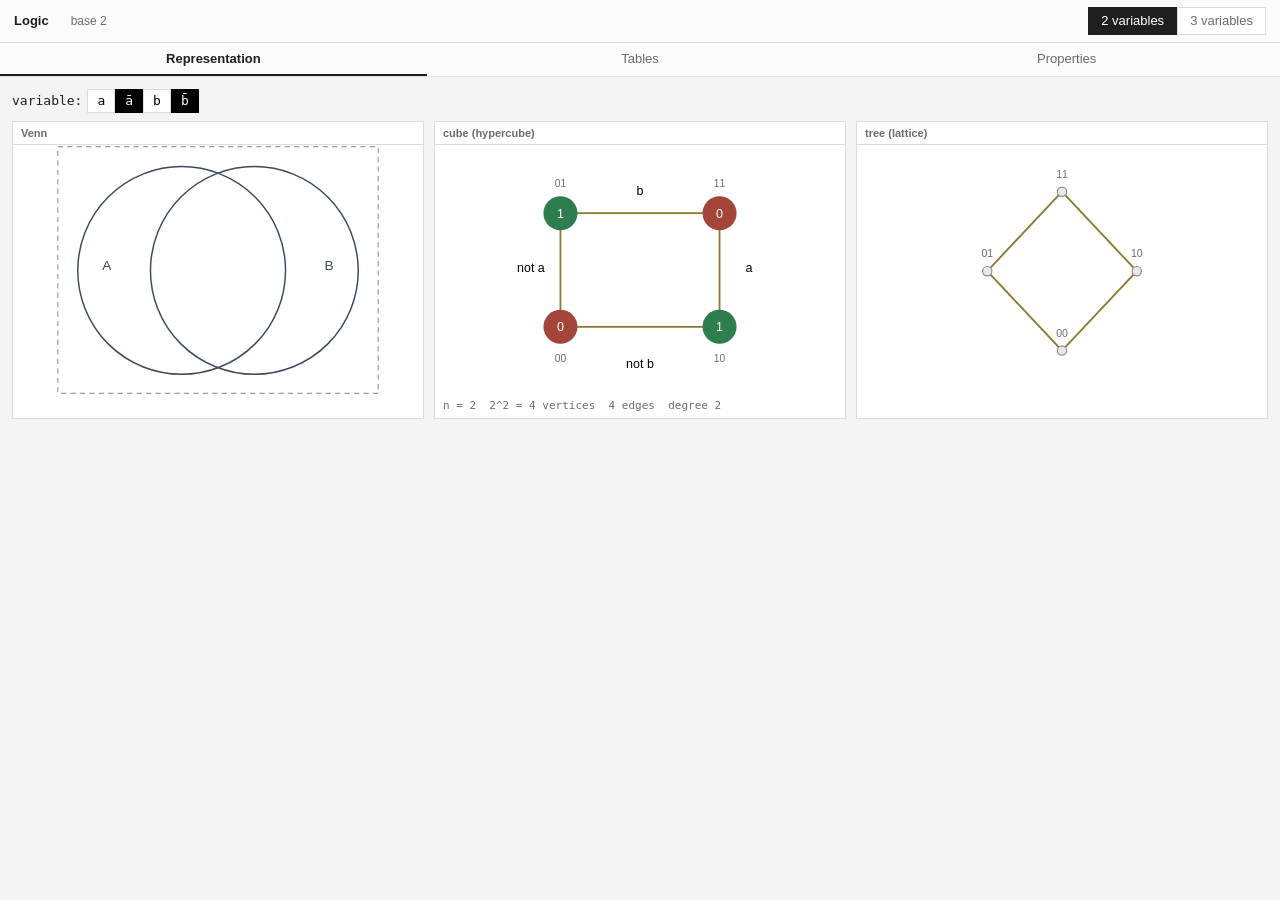
==== studio.html @ ae8c5e3e "feat(studio): a symbol for each of the 16 functions" ====
<!doctype html>
<html lang="en"><head><meta charset="utf-8">
<meta name="viewport" content="width=device-width, initial-scale=1">
<title>Logic</title>
<style>
:root{--ink:#1f1f1f;--muted:#6b6b6b;--line:#dcdcdc;--grid:#d6d6d6;
--hl:#e0a53a;--row:#f7e2b8;--band:#f0f0f0;--head:#efefef;--paper:#fff}
*{box-sizing:border-box}
body{margin:0;background:#f4f4f4;color:var(--ink);
font:13px/1.35 -apple-system,BlinkMacSystemFont,"Segoe UI",Roboto,Arial,sans-serif}
.topbar{display:flex;align-items:center;gap:22px;padding:7px 14px;
background:#fbfbfb;border-bottom:1px solid var(--line)}
.brand{font-weight:700}.sub{color:var(--muted);font-size:12px}
.vsel{display:flex;gap:0;margin-left:auto}
.vbtn{border:1px solid var(--line);background:#fff;padding:4px 12px;cursor:pointer;
font:inherit;color:var(--muted)}
.vbtn.active{background:var(--ink);color:#fff;border-color:var(--ink)}
.tabs,.subtabs{display:flex;background:#fbfbfb;border-bottom:1px solid var(--line)}
.tab,.subtab{flex:1;padding:7px 10px;background:none;border:0;
border-bottom:2px solid transparent;font:inherit;color:var(--muted);cursor:pointer}
.tab.active,.subtab.active{color:var(--ink);border-bottom-color:var(--ink);font-weight:600}
.subtabs{margin-bottom:8px}
.wrap{padding:12px}.card{background:var(--paper);border:1px solid var(--line);margin-bottom:10px}
.card>h2{margin:0;padding:4px 10px;font-size:12px;font-weight:600;color:var(--muted);
border-bottom:1px solid var(--line);background:#fcfcfc}
.card .body{padding:8px}
table.grid{width:100%;min-width:1180px;border-collapse:collapse;
font-family:"DejaVu Sans Mono",ui-monospace,monospace;font-size:11.5px}
table.grid th{background:var(--head);border:1px solid var(--grid);padding:2px 5px;
font-weight:600;white-space:nowrap;cursor:pointer;user-select:none}
table.grid th:hover{background:#e6e6e6}
table.grid td{border:1px solid var(--grid);padding:1px 5px;text-align:center;white-space:nowrap}
.neg{background:#000;color:#fff;padding:0 2px}
.pos{background:#fff;padding:0 2px}
tr.hot td{background:var(--row)!important}
tr.band td{background:var(--band)}
.hidden{display:none!important}
.tblwrap{overflow-x:auto;-webkit-overflow-scrolling:touch}
.mtx{display:inline-flex;align-items:center;gap:1px;vertical-align:middle;line-height:1;
font-style:normal}
.mtx .cells span{font-style:normal}
.mtx .cells{display:inline-grid;grid-template-columns:auto auto;gap:0 6px;
text-align:right;line-height:1.15}
.mtx .br{font-size:19px;line-height:1;transform:scaleY(1.35);display:inline-block}
.covwrap{display:flex;gap:14px;align-items:flex-start}
.covers{width:auto}.covers td,.covers th{min-width:30px}
.covers td.cov.on{background:#2f2f2f}
.legend{margin-top:6px;color:var(--muted);font-family:"DejaVu Sans Mono",monospace;font-size:10.5px}
.vbar{display:flex;gap:5px;align-items:center;margin-bottom:8px;
font-family:"DejaVu Sans Mono",monospace}
.vb{border:1px solid var(--line);background:#fff;padding:2px 9px;cursor:pointer;font:inherit}
.vb.negb{background:#000;color:#fff;border-color:#000}
.vb.on{background:var(--hl);color:#000;border-color:var(--hl)}
.panels{display:flex;gap:10px;align-items:stretch}
.panel{flex:1;background:#fff;border:1px solid var(--line)}
.panel>h3{margin:0;padding:4px 8px;font-size:11px;color:var(--muted);
border-bottom:1px solid var(--line)}
.facts{padding:4px 8px;font-size:11px;color:var(--muted);
font-family:"DejaVu Sans Mono",monospace}
.diag{width:100%;height:250px;display:block;cursor:pointer}
.atom{pointer-events:none}
.vc{fill:none;stroke:#3a4a5a;stroke-width:1.4;pointer-events:none}
.vl{fill:#3a4a5a;font-size:13px;text-anchor:middle;pointer-events:none}
.af{fill:transparent}
.fn{display:block;font-size:9px;color:#6b6b6b;margin-top:1px}
.uv{fill:none;stroke:#9a9a9a;stroke-width:1.1;stroke-dasharray:5 4}
.atom:hover .af{fill:rgba(224,165,58,.18)}
.ce{stroke:#8a7a30;stroke-width:1.6}
.cv1{fill:#2e7d4f}.cv0{fill:#a4453a}
.cvt{fill:#fff;font-size:11px;text-anchor:middle;pointer-events:none}
.cbl{fill:#6b6b6b;font-size:9px;text-anchor:middle;pointer-events:none}
.ring{fill:none;stroke:transparent;stroke-width:3}

.tn{fill:#e8e8e8;stroke:#8a8a8a}
.fl{font-size:11px;text-anchor:middle;pointer-events:none}
.fl .neg{background:#000;color:#fff}
.conbox{display:flex;gap:26px;flex-wrap:wrap}
.conbox label{display:block;margin:2px 0;cursor:pointer}
.verdict{margin-top:8px;font-size:12px}
@media (max-width:820px){
  .topbar{gap:12px;padding:8px 12px}
  .tabs,.subtabs{overflow-x:auto}
  .tab,.subtab{flex:0 0 auto;white-space:nowrap;padding:9px 14px;font-size:13px}
  .wrap{padding:8px}.panels{flex-direction:column}.diag{height:210px}
  .covwrap{flex-direction:column;gap:10px}.covers{width:100%}
  .covers td,.covers th{min-width:26px}
  table.grid{font-size:12px;min-width:1120px}
  table.grid th,table.grid td{padding:3px 6px}
  .conbox{gap:14px;flex-direction:column}.vb{padding:6px 14px}}
@media (max-width:420px){.brand{font-size:14px}.sub{font-size:11px}.diag{height:180px}}
</style></head>
<body>
<div class="topbar"><span class="brand">Logic</span>
<span class="sub">base 2</span>
<span class="vsel"><button class="vbtn active" data-n="2">2 variables</button>
<button class="vbtn" data-n="3">3 variables</button></span></div>
<div class="tabs" id="tabs">
<button class="tab active" data-t="rep">Representation</button>
<button class="tab" data-t="tables">Tables</button>
<button class="tab" data-t="props">Properties</button>
</div>

<div class="page wrap" id="p-rep">
<div class="vbar"><span>variable:</span>
<span id="vbar2"><button class="vb" data-k="0" data-lit="1">a</button><button class="vb negb" data-k="0" data-lit="0">ā</button><button class="vb" data-k="1" data-lit="1">b</button><button class="vb negb" data-k="1" data-lit="0">b̄</button></span><span id="vbar3" class="hidden"><button class="vb" data-k="0" data-lit="1">a</button><button class="vb negb" data-k="0" data-lit="0">ā</button><button class="vb" data-k="1" data-lit="1">b</button><button class="vb negb" data-k="1" data-lit="0">b̄</button><button class="vb" data-k="2" data-lit="1">c</button><button class="vb negb" data-k="2" data-lit="0">c̄</button></span></div>
<div id="pan2" class="panels"><div class="panel"><h3>Venn</h3><svg viewBox='0 0 308 238' class='diag venn' data-geo='{"w": 308, "h": 238, "c": [[119.38461538461539, 119.38461538461542, 98.9010989010989], [188.6153846153846, 119.38461538461542, 98.9010989010989]]}'><defs><clipPath id="v2c0" clipPathUnits="userSpaceOnUse"><path d="M20.48,119.38 a98.90,98.90 0 1,0 197.80,0 a98.90,98.90 0 1,0 -197.80,0 Z"/></clipPath><clipPath id="v2n0" clipPathUnits="userSpaceOnUse"><path clip-rule="evenodd" d="M0,0 H308 V238 H0 Z M20.48,119.38 a98.90,98.90 0 1,0 197.80,0 a98.90,98.90 0 1,0 -197.80,0 Z"/></clipPath><clipPath id="v2c1" clipPathUnits="userSpaceOnUse"><path d="M89.71,119.38 a98.90,98.90 0 1,0 197.80,0 a98.90,98.90 0 1,0 -197.80,0 Z"/></clipPath><clipPath id="v2n1" clipPathUnits="userSpaceOnUse"><path clip-rule="evenodd" d="M0,0 H308 V238 H0 Z M89.71,119.38 a98.90,98.90 0 1,0 197.80,0 a98.90,98.90 0 1,0 -197.80,0 Z"/></clipPath></defs><g class="atom" data-m="0"><g clip-path="url(#v2n0)"><g clip-path="url(#v2n1)"><rect class="af" x="0" y="0" width="308" height="238"/></g></g></g><g class="atom" data-m="1"><g clip-path="url(#v2c0)"><g clip-path="url(#v2n1)"><rect class="af" x="0" y="0" width="308" height="238"/></g></g></g><g class="atom" data-m="2"><g clip-path="url(#v2n0)"><g clip-path="url(#v2c1)"><rect class="af" x="0" y="0" width="308" height="238"/></g></g></g><g class="atom" data-m="3"><g clip-path="url(#v2c0)"><g clip-path="url(#v2c1)"><rect class="af" x="0" y="0" width="308" height="238"/></g></g></g><rect class="uv" x="1.5" y="1.5" width="305" height="235"/><circle cx="119.4" cy="119.4" r="98.9" class="vc"/><circle cx="188.6" cy="119.4" r="98.9" class="vc"/><text x="48.2" y="119.4" class="vl">A</text><text x="259.8" y="119.4" class="vl">B</text></svg></div><div class="panel"><h3>cube (hypercube)</h3><svg viewBox="0 0 260 220" class="diag"><line x1="60" y1="160" x2="60" y2="60" class="ce"/><line x1="60" y1="160" x2="200" y2="160" class="ce"/><line x1="60" y1="60" x2="200" y2="60" class="ce"/><line x1="200" y1="160" x2="200" y2="60" class="ce"/><text x="130" y="44" class="fl">b</text><text x="130" y="196" class="fl">not b</text><text x="34" y="112" class="fl">not a</text><text x="226" y="112" class="fl">a</text><g class="node" data-i="0"><circle cx="60" cy="160" r="19" class="ring"/><circle cx="60" cy="160" r="15" class="cv0"/><text x="60" y="164" class="cvt">0</text><text x="60" y="191" class="cbl">00</text></g><g class="node" data-i="1"><circle cx="60" cy="60" r="19" class="ring"/><circle cx="60" cy="60" r="15" class="cv1"/><text x="60" y="64" class="cvt">1</text><text x="60" y="37" class="cbl">01</text></g><g class="node" data-i="2"><circle cx="200" cy="160" r="19" class="ring"/><circle cx="200" cy="160" r="15" class="cv1"/><text x="200" y="164" class="cvt">1</text><text x="200" y="191" class="cbl">10</text></g><g class="node" data-i="3"><circle cx="200" cy="60" r="19" class="ring"/><circle cx="200" cy="60" r="15" class="cv0"/><text x="200" y="64" class="cvt">0</text><text x="200" y="37" class="cbl">11</text></g></svg><div class="facts">n = 2&nbsp;&nbsp;2^2 = 4 vertices&nbsp;&nbsp;4 edges&nbsp;&nbsp;degree 2</div></div><div class="panel"><h3>tree (lattice)</h3><svg viewBox="0 0 260 214" class="diag"><line x1="130" y1="40" x2="66" y2="108" class="ce"/><line x1="130" y1="40" x2="194" y2="108" class="ce"/><line x1="66" y1="108" x2="130" y2="176" class="ce"/><line x1="194" y1="108" x2="130" y2="176" class="ce"/><g class="node" data-i="3"><circle cx="130" cy="40" r="9" class="ring"/><circle cx="130" cy="40" r="4" class="tn"/><text x="130" y="28" class="cbl">11</text></g><g class="node" data-i="1"><circle cx="66" cy="108" r="9" class="ring"/><circle cx="66" cy="108" r="4" class="tn"/><text x="66" y="96" class="cbl">01</text></g><g class="node" data-i="2"><circle cx="194" cy="108" r="9" class="ring"/><circle cx="194" cy="108" r="4" class="tn"/><text x="194" y="96" class="cbl">10</text></g><g class="node" data-i="0"><circle cx="130" cy="176" r="9" class="ring"/><circle cx="130" cy="176" r="4" class="tn"/><text x="130" y="164" class="cbl">00</text></g></svg></div></div>
<div id="pan3" class="panels hidden"><div class="panel"><h3>Venn</h3><svg viewBox='0 0 308 296' class='diag venn' data-geo='{"w": 308, "h": 296, "c": [[154.0, 111.45776000203983, 92.10665143031986], [111.45776000203983, 185.14308114629574, 92.10665143031986], [196.54223999796014, 185.14308114629574, 92.10665143031986]]}'><defs><clipPath id="v3c0" clipPathUnits="userSpaceOnUse"><path d="M61.89,111.46 a92.11,92.11 0 1,0 184.21,0 a92.11,92.11 0 1,0 -184.21,0 Z"/></clipPath><clipPath id="v3n0" clipPathUnits="userSpaceOnUse"><path clip-rule="evenodd" d="M0,0 H308 V296 H0 Z M61.89,111.46 a92.11,92.11 0 1,0 184.21,0 a92.11,92.11 0 1,0 -184.21,0 Z"/></clipPath><clipPath id="v3c1" clipPathUnits="userSpaceOnUse"><path d="M19.35,185.14 a92.11,92.11 0 1,0 184.21,0 a92.11,92.11 0 1,0 -184.21,0 Z"/></clipPath><clipPath id="v3n1" clipPathUnits="userSpaceOnUse"><path clip-rule="evenodd" d="M0,0 H308 V296 H0 Z M19.35,185.14 a92.11,92.11 0 1,0 184.21,0 a92.11,92.11 0 1,0 -184.21,0 Z"/></clipPath><clipPath id="v3c2" clipPathUnits="userSpaceOnUse"><path d="M104.44,185.14 a92.11,92.11 0 1,0 184.21,0 a92.11,92.11 0 1,0 -184.21,0 Z"/></clipPath><clipPath id="v3n2" clipPathUnits="userSpaceOnUse"><path clip-rule="evenodd" d="M0,0 H308 V296 H0 Z M104.44,185.14 a92.11,92.11 0 1,0 184.21,0 a92.11,92.11 0 1,0 -184.21,0 Z"/></clipPath></defs><g class="atom" data-m="0"><g clip-path="url(#v3n0)"><g clip-path="url(#v3n1)"><g clip-path="url(#v3n2)"><rect class="af" x="0" y="0" width="308" height="296"/></g></g></g></g><g class="atom" data-m="1"><g clip-path="url(#v3c0)"><g clip-path="url(#v3n1)"><g clip-path="url(#v3n2)"><rect class="af" x="0" y="0" width="308" height="296"/></g></g></g></g><g class="atom" data-m="2"><g clip-path="url(#v3n0)"><g clip-path="url(#v3c1)"><g clip-path="url(#v3n2)"><rect class="af" x="0" y="0" width="308" height="296"/></g></g></g></g><g class="atom" data-m="3"><g clip-path="url(#v3c0)"><g clip-path="url(#v3c1)"><g clip-path="url(#v3n2)"><rect class="af" x="0" y="0" width="308" height="296"/></g></g></g></g><g class="atom" data-m="4"><g clip-path="url(#v3n0)"><g clip-path="url(#v3n1)"><g clip-path="url(#v3c2)"><rect class="af" x="0" y="0" width="308" height="296"/></g></g></g></g><g class="atom" data-m="5"><g clip-path="url(#v3c0)"><g clip-path="url(#v3n1)"><g clip-path="url(#v3c2)"><rect class="af" x="0" y="0" width="308" height="296"/></g></g></g></g><g class="atom" data-m="6"><g clip-path="url(#v3n0)"><g clip-path="url(#v3c1)"><g clip-path="url(#v3c2)"><rect class="af" x="0" y="0" width="308" height="296"/></g></g></g></g><g class="atom" data-m="7"><g clip-path="url(#v3c0)"><g clip-path="url(#v3c1)"><g clip-path="url(#v3c2)"><rect class="af" x="0" y="0" width="308" height="296"/></g></g></g></g><rect class="uv" x="1.5" y="1.5" width="305" height="293"/><circle cx="154.0" cy="111.5" r="92.1" class="vc"/><circle cx="111.5" cy="185.1" r="92.1" class="vc"/><circle cx="196.5" cy="185.1" r="92.1" class="vc"/><text x="154.0" y="45.1" class="vl">A</text><text x="54.0" y="218.3" class="vl">B</text><text x="254.0" y="218.3" class="vl">C</text></svg></div><div class="panel"><h3>cube (hypercube)</h3><svg viewBox="0 0 290 240" class="diag"><line x1="60" y1="178" x2="60" y2="92" class="ce"/><line x1="60" y1="178" x2="172" y2="178" class="ce"/><line x1="60" y1="92" x2="172" y2="92" class="ce"/><line x1="172" y1="178" x2="172" y2="92" class="ce"/><line x1="104" y1="146" x2="104" y2="60" class="ce"/><line x1="104" y1="146" x2="216" y2="146" class="ce"/><line x1="104" y1="60" x2="216" y2="60" class="ce"/><line x1="216" y1="146" x2="216" y2="60" class="ce"/><line x1="60" y1="178" x2="104" y2="146" class="ce"/><line x1="60" y1="92" x2="104" y2="60" class="ce"/><line x1="172" y1="178" x2="216" y2="146" class="ce"/><line x1="172" y1="92" x2="216" y2="60" class="ce"/><text x="262" y="118" class="fl">b</text><text x="22" y="118" class="fl">not b</text><text x="96" y="118" class="fl">a</text><text x="150" y="200" class="fl">not a</text><text x="150" y="92" class="fl">c</text><text x="150" y="140" class="fl">not c</text><g class="node" data-i="0"><circle cx="60" cy="178" r="13" class="ring"/><circle cx="60" cy="178" r="9" class="cv0"/><text x="60" y="182" class="cvt">0</text><text x="60" y="203" class="cbl">000</text></g><g class="node" data-i="1"><circle cx="60" cy="92" r="13" class="ring"/><circle cx="60" cy="92" r="9" class="cv1"/><text x="60" y="96" class="cvt">1</text><text x="60" y="75" class="cbl">001</text></g><g class="node" data-i="2"><circle cx="172" cy="178" r="13" class="ring"/><circle cx="172" cy="178" r="9" class="cv1"/><text x="172" y="182" class="cvt">1</text><text x="172" y="203" class="cbl">010</text></g><g class="node" data-i="3"><circle cx="172" cy="92" r="13" class="ring"/><circle cx="172" cy="92" r="9" class="cv0"/><text x="172" y="96" class="cvt">0</text><text x="172" y="75" class="cbl">011</text></g><g class="node" data-i="4"><circle cx="104" cy="146" r="13" class="ring"/><circle cx="104" cy="146" r="9" class="cv1"/><text x="104" y="150" class="cvt">1</text><text x="104" y="171" class="cbl">100</text></g><g class="node" data-i="5"><circle cx="104" cy="60" r="13" class="ring"/><circle cx="104" cy="60" r="9" class="cv0"/><text x="104" y="64" class="cvt">0</text><text x="104" y="43" class="cbl">101</text></g><g class="node" data-i="6"><circle cx="216" cy="146" r="13" class="ring"/><circle cx="216" cy="146" r="9" class="cv0"/><text x="216" y="150" class="cvt">0</text><text x="216" y="171" class="cbl">110</text></g><g class="node" data-i="7"><circle cx="216" cy="60" r="13" class="ring"/><circle cx="216" cy="60" r="9" class="cv1"/><text x="216" y="64" class="cvt">1</text><text x="216" y="43" class="cbl">111</text></g></svg><div class="facts">n = 3&nbsp;&nbsp;2^3 = 8 vertices&nbsp;&nbsp;12 edges&nbsp;&nbsp;degree 3</div></div><div class="panel"><h3>tree (lattice)</h3><svg viewBox="0 0 300 250" class="diag"><line x1="150" y1="34" x2="75" y2="96" class="ce"/><line x1="150" y1="34" x2="150" y2="96" class="ce"/><line x1="150" y1="34" x2="225" y2="96" class="ce"/><line x1="75" y1="96" x2="75" y2="158" class="ce"/><line x1="75" y1="96" x2="150" y2="158" class="ce"/><line x1="150" y1="96" x2="75" y2="158" class="ce"/><line x1="150" y1="96" x2="225" y2="158" class="ce"/><line x1="225" y1="96" x2="150" y2="158" class="ce"/><line x1="225" y1="96" x2="225" y2="158" class="ce"/><line x1="75" y1="158" x2="150" y2="216" class="ce"/><line x1="150" y1="158" x2="150" y2="216" class="ce"/><line x1="225" y1="158" x2="150" y2="216" class="ce"/><g class="node" data-i="7"><circle cx="150" cy="34" r="9" class="ring"/><circle cx="150" cy="34" r="4" class="tn"/><text x="150" y="22" class="cbl">111</text></g><g class="node" data-i="3"><circle cx="75" cy="96" r="9" class="ring"/><circle cx="75" cy="96" r="4" class="tn"/><text x="75" y="84" class="cbl">011</text></g><g class="node" data-i="5"><circle cx="150" cy="96" r="9" class="ring"/><circle cx="150" cy="96" r="4" class="tn"/><text x="150" y="84" class="cbl">101</text></g><g class="node" data-i="6"><circle cx="225" cy="96" r="9" class="ring"/><circle cx="225" cy="96" r="4" class="tn"/><text x="225" y="84" class="cbl">110</text></g><g class="node" data-i="1"><circle cx="75" cy="158" r="9" class="ring"/><circle cx="75" cy="158" r="4" class="tn"/><text x="75" y="146" class="cbl">001</text></g><g class="node" data-i="2"><circle cx="150" cy="158" r="9" class="ring"/><circle cx="150" cy="158" r="4" class="tn"/><text x="150" y="146" class="cbl">010</text></g><g class="node" data-i="4"><circle cx="225" cy="158" r="9" class="ring"/><circle cx="225" cy="158" r="4" class="tn"/><text x="225" y="146" class="cbl">100</text></g><g class="node" data-i="0"><circle cx="150" cy="216" r="9" class="ring"/><circle cx="150" cy="216" r="4" class="tn"/><text x="150" y="204" class="cbl">000</text></g></svg></div></div>
</div>

<div class="page wrap hidden" id="p-tables">
<div class="subtabs" id="subtabs">
<button class="subtab active" data-s="reps">representations</button>
<button class="subtab" data-s="matrix">matrix</button>
<button class="subtab" data-s="uni">universal</button>
</div>
<div id="s-reps"><div class="card"><h2>the 16 functions&nbsp;&nbsp;(two variables)</h2>
<div class="body"><div class="tblwrap"><table class="grid " data-sortable="1"><thead><tr><th>#</th><th>symbol</th><th>expression</th><th>matrix</th><th>det</th><th>trace</th><th>eigen</th><th>rank</th><th>code</th><th>SOP</th><th>ANF</th><th>Walsh</th><th>set</th><th>NPN</th></tr></thead><tbody><tr><td>0</td><td>⊥</td><td>0<span class="fn">(FALSE)</span></td><td><span class="mtx"><span class="br">[</span><span class="cells"><span>0</span><span>0</span><span>0</span><span>0</span></span><span class="br">]</span></span></td><td>0</td><td>0</td><td>0, 0</td><td>0</td><td>0000</td><td>0</td><td>0</td><td>+4 +0 +0 +0</td><td>∅</td><td>constant</td></tr><tr><td>1</td><td>∧</td><td>a ∧ b<span class="fn">(AND)</span></td><td><span class="mtx"><span class="br">[</span><span class="cells"><span>0</span><span>1</span><span>0</span><span>0</span></span><span class="br">]</span></span></td><td>0</td><td>0</td><td>0, 0</td><td>1</td><td>0001</td><td>A B</td><td>ab</td><td>+2 +2 +2 -2</td><td>A ∩ B</td><td>AND / NAND</td></tr><tr><td>2</td><td>↛</td><td>a ∧ not b</td><td><span class="mtx"><span class="br">[</span><span class="cells"><span>0</span><span>0</span><span>0</span><span>1</span></span><span class="br">]</span></span></td><td>0</td><td>1</td><td>1, 0</td><td>1</td><td>0010</td><td>A not B</td><td>a ⊕ ab</td><td>+2 -2 +2 +2</td><td>A − B</td><td>AND / NAND</td></tr><tr><td>3</td><td>a</td><td>a</td><td><span class="mtx"><span class="br">[</span><span class="cells"><span>0</span><span>1</span><span>0</span><span>1</span></span><span class="br">]</span></span></td><td>0</td><td>1</td><td>1, 0</td><td>1</td><td>0011</td><td>A not B ∨ A B</td><td>a</td><td>+0 +0 +4 +0</td><td>A</td><td>projection</td></tr><tr><td>4</td><td>↚</td><td>not a ∧ b</td><td><span class="mtx"><span class="br">[</span><span class="cells"><span>1</span><span>0</span><span>0</span><span>0</span></span><span class="br">]</span></span></td><td>0</td><td>1</td><td>1, 0</td><td>1</td><td>0100</td><td>not A B</td><td>b ⊕ ab</td><td>+2 +2 -2 +2</td><td>B − A</td><td>AND / NAND</td></tr><tr><td>5</td><td>b</td><td>b</td><td><span class="mtx"><span class="br">[</span><span class="cells"><span>1</span><span>1</span><span>0</span><span>0</span></span><span class="br">]</span></span></td><td>0</td><td>1</td><td>1, 0</td><td>1</td><td>0101</td><td>not A B ∨ A B</td><td>b</td><td>+0 +4 +0 +0</td><td>B</td><td>projection</td></tr><tr><td>6</td><td>⊕</td><td>(a ∧ not b) ∨ (not a ∧ b)<span class="fn">(XOR)</span></td><td><span class="mtx"><span class="br">[</span><span class="cells"><span>1</span><span>0</span><span>0</span><span>1</span></span><span class="br">]</span></span></td><td>1</td><td>2</td><td>1, 1</td><td>2</td><td>0110</td><td>not A B ∨ A not B</td><td>a ⊕ b</td><td>+0 +0 +0 +4</td><td>A △ B</td><td>XOR / XNOR</td></tr><tr><td>7</td><td>∨</td><td>a ∨ b<span class="fn">(OR)</span></td><td><span class="mtx"><span class="br">[</span><span class="cells"><span>1</span><span>1</span><span>0</span><span>1</span></span><span class="br">]</span></span></td><td>1</td><td>2</td><td>1, 1</td><td>2</td><td>0111</td><td>not A B ∨ A not B ∨ A B</td><td>a ⊕ b ⊕ ab</td><td>-2 +2 +2 +2</td><td>A ∪ B</td><td>AND / NAND</td></tr><tr><td>8</td><td>↓</td><td>not a ∧ not b<span class="fn">(NOR)</span></td><td><span class="mtx"><span class="br">[</span><span class="cells"><span>0</span><span>0</span><span>1</span><span>0</span></span><span class="br">]</span></span></td><td>0</td><td>0</td><td>0, 0</td><td>1</td><td>1000</td><td>not A not B</td><td>1 ⊕ a ⊕ b ⊕ ab</td><td>+2 -2 -2 -2</td><td>not A ∩ not B</td><td>AND / NAND</td></tr><tr><td>9</td><td>⊙</td><td>(a ∧ b) ∨ (not a ∧ not b)<span class="fn">(XNOR)</span></td><td><span class="mtx"><span class="br">[</span><span class="cells"><span>0</span><span>1</span><span>1</span><span>0</span></span><span class="br">]</span></span></td><td>-1</td><td>0</td><td>1, -1</td><td>2</td><td>1001</td><td>not A not B ∨ A B</td><td>1 ⊕ a ⊕ b</td><td>+0 +0 +0 -4</td><td>(A ∩ B) ∪ (not A ∩ not B)</td><td>XOR / XNOR</td></tr><tr><td>10</td><td>not b</td><td>not b</td><td><span class="mtx"><span class="br">[</span><span class="cells"><span>0</span><span>0</span><span>1</span><span>1</span></span><span class="br">]</span></span></td><td>0</td><td>1</td><td>1, 0</td><td>1</td><td>1010</td><td>not A not B ∨ A not B</td><td>1 ⊕ b</td><td>+0 -4 +0 +0</td><td>not B</td><td>projection</td></tr><tr><td>11</td><td>←</td><td>a ∨ not b</td><td><span class="mtx"><span class="br">[</span><span class="cells"><span>0</span><span>1</span><span>1</span><span>1</span></span><span class="br">]</span></span></td><td>-1</td><td>1</td><td>(1+√5)/2, (1−√5)/2</td><td>2</td><td>1011</td><td>not A not B ∨ A not B ∨ A B</td><td>1 ⊕ b ⊕ ab</td><td>-2 -2 +2 -2</td><td>A ∪ not B</td><td>AND / NAND</td></tr><tr><td>12</td><td>not a</td><td>not a</td><td><span class="mtx"><span class="br">[</span><span class="cells"><span>1</span><span>0</span><span>1</span><span>0</span></span><span class="br">]</span></span></td><td>0</td><td>1</td><td>1, 0</td><td>1</td><td>1100</td><td>not A not B ∨ not A B</td><td>1 ⊕ a</td><td>+0 +0 -4 +0</td><td>not A</td><td>projection</td></tr><tr><td>13</td><td>→</td><td>not a ∨ b</td><td><span class="mtx"><span class="br">[</span><span class="cells"><span>1</span><span>1</span><span>1</span><span>0</span></span><span class="br">]</span></span></td><td>-1</td><td>1</td><td>(1+√5)/2, (1−√5)/2</td><td>2</td><td>1101</td><td>not A not B ∨ not A B ∨ A B</td><td>1 ⊕ a ⊕ ab</td><td>-2 +2 -2 -2</td><td>not A ∪ B</td><td>AND / NAND</td></tr><tr><td>14</td><td>↑</td><td>not a ∨ not b<span class="fn">(NAND)</span></td><td><span class="mtx"><span class="br">[</span><span class="cells"><span>1</span><span>0</span><span>1</span><span>1</span></span><span class="br">]</span></span></td><td>1</td><td>2</td><td>1, 1</td><td>2</td><td>1110</td><td>not A not B ∨ not A B ∨ A not B</td><td>1 ⊕ ab</td><td>-2 -2 -2 +2</td><td>not A ∪ not B</td><td>AND / NAND</td></tr><tr><td>15</td><td>⊤</td><td>1<span class="fn">(TRUE)</span></td><td><span class="mtx"><span class="br">[</span><span class="cells"><span>1</span><span>1</span><span>1</span><span>1</span></span><span class="br">]</span></span></td><td>0</td><td>2</td><td>2, 0</td><td>1</td><td>1111</td><td>not A not B ∨ not A B ∨ A not B ∨ A B</td><td>1</td><td>-4 +0 +0 +0</td><td>U</td><td>constant</td></tr></tbody></table></div></div></div></div>
<div id="s-matrix" class="hidden"><div class="card">
<h2>the 2&times;2 matrix of each function &mdash; [[bit3, bit1], [bit4, bit2]]</h2>
<div class="body"><div class="tblwrap"><table class="grid " data-sortable="1"><thead><tr><th>#</th><th>matrix</th><th>weight</th><th>det</th><th>trace</th><th>char poly</th><th>eigenvalues</th><th>rank</th><th>rank GF(2)</th><th>det GF(2)</th><th>class</th><th>MᵀM</th><th>σ</th><th>inverse</th><th>‖M‖</th></tr></thead><tbody><tr><td>0</td><td><span class="mtx"><span class="br">[</span><span class="cells"><span>0</span><span>0</span><span>0</span><span>0</span></span><span class="br">]</span></span></td><td>0</td><td>0</td><td>0</td><td>λ²</td><td>0, 0</td><td>0</td><td>0</td><td>0</td><td>idempotent</td><td><span class="mtx"><span class="br">[</span><span class="cells"><span>0</span><span>0</span><span>0</span><span>0</span></span><span class="br">]</span></span></td><td>0, 0</td><td>—</td><td>0</td></tr><tr><td>1</td><td><span class="mtx"><span class="br">[</span><span class="cells"><span>0</span><span>1</span><span>0</span><span>0</span></span><span class="br">]</span></span></td><td>1</td><td>0</td><td>0</td><td>λ²</td><td>0, 0</td><td>1</td><td>1</td><td>0</td><td>nilpotent</td><td><span class="mtx"><span class="br">[</span><span class="cells"><span>0</span><span>0</span><span>0</span><span>1</span></span><span class="br">]</span></span></td><td>1, 0</td><td>—</td><td>1</td></tr><tr><td>2</td><td><span class="mtx"><span class="br">[</span><span class="cells"><span>0</span><span>0</span><span>0</span><span>1</span></span><span class="br">]</span></span></td><td>1</td><td>0</td><td>1</td><td>λ² −1λ</td><td>1, 0</td><td>1</td><td>1</td><td>0</td><td>idempotent</td><td><span class="mtx"><span class="br">[</span><span class="cells"><span>0</span><span>0</span><span>0</span><span>1</span></span><span class="br">]</span></span></td><td>1, 0</td><td>—</td><td>1</td></tr><tr><td>3</td><td><span class="mtx"><span class="br">[</span><span class="cells"><span>0</span><span>1</span><span>0</span><span>1</span></span><span class="br">]</span></span></td><td>2</td><td>0</td><td>1</td><td>λ² −1λ</td><td>1, 0</td><td>1</td><td>1</td><td>0</td><td>idempotent</td><td><span class="mtx"><span class="br">[</span><span class="cells"><span>0</span><span>0</span><span>0</span><span>2</span></span><span class="br">]</span></span></td><td>√2, 0</td><td>—</td><td>√2</td></tr><tr><td>4</td><td><span class="mtx"><span class="br">[</span><span class="cells"><span>1</span><span>0</span><span>0</span><span>0</span></span><span class="br">]</span></span></td><td>1</td><td>0</td><td>1</td><td>λ² −1λ</td><td>1, 0</td><td>1</td><td>1</td><td>0</td><td>idempotent</td><td><span class="mtx"><span class="br">[</span><span class="cells"><span>1</span><span>0</span><span>0</span><span>0</span></span><span class="br">]</span></span></td><td>1, 0</td><td>—</td><td>1</td></tr><tr><td>5</td><td><span class="mtx"><span class="br">[</span><span class="cells"><span>1</span><span>1</span><span>0</span><span>0</span></span><span class="br">]</span></span></td><td>2</td><td>0</td><td>1</td><td>λ² −1λ</td><td>1, 0</td><td>1</td><td>1</td><td>0</td><td>idempotent</td><td><span class="mtx"><span class="br">[</span><span class="cells"><span>1</span><span>1</span><span>1</span><span>1</span></span><span class="br">]</span></span></td><td>√2, 0</td><td>—</td><td>√2</td></tr><tr><td>6</td><td><span class="mtx"><span class="br">[</span><span class="cells"><span>1</span><span>0</span><span>0</span><span>1</span></span><span class="br">]</span></span></td><td>2</td><td>1</td><td>2</td><td>λ² −2λ +1</td><td>1, 1</td><td>2</td><td>2</td><td>1</td><td>involution</td><td><span class="mtx"><span class="br">[</span><span class="cells"><span>1</span><span>0</span><span>0</span><span>1</span></span><span class="br">]</span></span></td><td>1, 1</td><td><span class="mtx"><span class="br">[</span><span class="cells"><span>1</span><span>0</span><span>0</span><span>1</span></span><span class="br">]</span></span>/1</td><td>√2</td></tr><tr><td>7</td><td><span class="mtx"><span class="br">[</span><span class="cells"><span>1</span><span>1</span><span>0</span><span>1</span></span><span class="br">]</span></span></td><td>3</td><td>1</td><td>2</td><td>λ² −2λ +1</td><td>1, 1</td><td>2</td><td>2</td><td>1</td><td>—</td><td><span class="mtx"><span class="br">[</span><span class="cells"><span>1</span><span>1</span><span>1</span><span>2</span></span><span class="br">]</span></span></td><td>√((3+√5)/2), √((3−√5)/2)</td><td><span class="mtx"><span class="br">[</span><span class="cells"><span>1</span><span>-1</span><span>0</span><span>1</span></span><span class="br">]</span></span>/1</td><td>√3</td></tr><tr><td>8</td><td><span class="mtx"><span class="br">[</span><span class="cells"><span>0</span><span>0</span><span>1</span><span>0</span></span><span class="br">]</span></span></td><td>1</td><td>0</td><td>0</td><td>λ²</td><td>0, 0</td><td>1</td><td>1</td><td>0</td><td>nilpotent</td><td><span class="mtx"><span class="br">[</span><span class="cells"><span>1</span><span>0</span><span>0</span><span>0</span></span><span class="br">]</span></span></td><td>1, 0</td><td>—</td><td>1</td></tr><tr><td>9</td><td><span class="mtx"><span class="br">[</span><span class="cells"><span>0</span><span>1</span><span>1</span><span>0</span></span><span class="br">]</span></span></td><td>2</td><td>-1</td><td>0</td><td>λ² −1</td><td>1, -1</td><td>2</td><td>2</td><td>1</td><td>involution</td><td><span class="mtx"><span class="br">[</span><span class="cells"><span>1</span><span>0</span><span>0</span><span>1</span></span><span class="br">]</span></span></td><td>1, 1</td><td><span class="mtx"><span class="br">[</span><span class="cells"><span>0</span><span>-1</span><span>-1</span><span>0</span></span><span class="br">]</span></span>/-1</td><td>√2</td></tr><tr><td>10</td><td><span class="mtx"><span class="br">[</span><span class="cells"><span>0</span><span>0</span><span>1</span><span>1</span></span><span class="br">]</span></span></td><td>2</td><td>0</td><td>1</td><td>λ² −1λ</td><td>1, 0</td><td>1</td><td>1</td><td>0</td><td>idempotent</td><td><span class="mtx"><span class="br">[</span><span class="cells"><span>1</span><span>1</span><span>1</span><span>1</span></span><span class="br">]</span></span></td><td>√2, 0</td><td>—</td><td>√2</td></tr><tr><td>11</td><td><span class="mtx"><span class="br">[</span><span class="cells"><span>0</span><span>1</span><span>1</span><span>1</span></span><span class="br">]</span></span></td><td>3</td><td>-1</td><td>1</td><td>λ² −1λ −1</td><td>(1+√5)/2, (1−√5)/2</td><td>2</td><td>2</td><td>1</td><td>—</td><td><span class="mtx"><span class="br">[</span><span class="cells"><span>1</span><span>1</span><span>1</span><span>2</span></span><span class="br">]</span></span></td><td>√((3+√5)/2), √((3−√5)/2)</td><td><span class="mtx"><span class="br">[</span><span class="cells"><span>1</span><span>-1</span><span>-1</span><span>0</span></span><span class="br">]</span></span>/-1</td><td>√3</td></tr><tr><td>12</td><td><span class="mtx"><span class="br">[</span><span class="cells"><span>1</span><span>0</span><span>1</span><span>0</span></span><span class="br">]</span></span></td><td>2</td><td>0</td><td>1</td><td>λ² −1λ</td><td>1, 0</td><td>1</td><td>1</td><td>0</td><td>idempotent</td><td><span class="mtx"><span class="br">[</span><span class="cells"><span>2</span><span>0</span><span>0</span><span>0</span></span><span class="br">]</span></span></td><td>√2, 0</td><td>—</td><td>√2</td></tr><tr><td>13</td><td><span class="mtx"><span class="br">[</span><span class="cells"><span>1</span><span>1</span><span>1</span><span>0</span></span><span class="br">]</span></span></td><td>3</td><td>-1</td><td>1</td><td>λ² −1λ −1</td><td>(1+√5)/2, (1−√5)/2</td><td>2</td><td>2</td><td>1</td><td>—</td><td><span class="mtx"><span class="br">[</span><span class="cells"><span>2</span><span>1</span><span>1</span><span>1</span></span><span class="br">]</span></span></td><td>√((3+√5)/2), √((3−√5)/2)</td><td><span class="mtx"><span class="br">[</span><span class="cells"><span>0</span><span>-1</span><span>-1</span><span>1</span></span><span class="br">]</span></span>/-1</td><td>√3</td></tr><tr><td>14</td><td><span class="mtx"><span class="br">[</span><span class="cells"><span>1</span><span>0</span><span>1</span><span>1</span></span><span class="br">]</span></span></td><td>3</td><td>1</td><td>2</td><td>λ² −2λ +1</td><td>1, 1</td><td>2</td><td>2</td><td>1</td><td>—</td><td><span class="mtx"><span class="br">[</span><span class="cells"><span>2</span><span>1</span><span>1</span><span>1</span></span><span class="br">]</span></span></td><td>√((3+√5)/2), √((3−√5)/2)</td><td><span class="mtx"><span class="br">[</span><span class="cells"><span>1</span><span>0</span><span>-1</span><span>1</span></span><span class="br">]</span></span>/1</td><td>√3</td></tr><tr><td>15</td><td><span class="mtx"><span class="br">[</span><span class="cells"><span>1</span><span>1</span><span>1</span><span>1</span></span><span class="br">]</span></span></td><td>4</td><td>0</td><td>2</td><td>λ² −2λ</td><td>2, 0</td><td>1</td><td>1</td><td>0</td><td>—</td><td><span class="mtx"><span class="br">[</span><span class="cells"><span>2</span><span>2</span><span>2</span><span>2</span></span><span class="br">]</span></span></td><td>2, 0</td><td>—</td><td>2</td></tr></tbody></table></div></div></div></div>
<div id="s-uni" class="hidden"><div class="card">
<h2>the 16 functions written inside each of the 17 minimal complete bases</h2>
<div class="body"><div class="tblwrap"><table class="grid synth" data-sortable="1"><thead><tr><th>function ↓ / base →</th><th>1</th><th>2</th><th>3</th><th>4</th><th>5</th><th>6</th><th>7</th><th>8</th><th>9</th><th>10</th><th>11</th><th>12</th><th>13</th><th>14</th><th>15</th><th>16</th><th>17</th></tr></thead><tbody><tr><td>0<span class="fn">(FALSE)</span></td><td>(a nand (a nand a)) nand (a nand (a nand a))</td><td>a nor (a nor a)</td><td>a and not b(a, a)</td><td>a and not b(a, a)</td><td>a and not b(a, a)</td><td>a and not b(a, a)</td><td>a and not a</td><td>0</td><td>not(b or not a(a, a))</td><td>a xor a</td><td>not(a or not a)</td><td>0</td><td>a xor a</td><td>a xor a</td><td>0</td><td>a xor a</td><td>a xor a</td></tr><tr><td>a ∧ b<span class="fn">(AND)</span></td><td>(a nand (a nand a)) nand ((a nand a) nand (b nand b))</td><td>a nor b</td><td>a and not b(b or not a(a, b), b)</td><td>a and not b(not a, b)</td><td>a and not b(a and not b(1, a), b)</td><td>a xnor (a and not b(b, a))</td><td>not a and not b</td><td>b or not a(b or not a(b or not a(a, b), b), 0)</td><td>b or not a(b or not a(b or not a(a, b), b), not(b or not a(a, a)))</td><td>a xor (b or not a(b, a))</td><td>not(a or b)</td><td>(a xnor b) and (a xnor 0)</td><td>(a xor 1) and (b xor 1)</td><td>(a and b) xnor (a xor b)</td><td>0 xnor (a or b)</td><td>1 xor (a or b)</td><td>(a or b) xnor (a xor a)</td></tr><tr><td>a ∧ not b</td><td>(a nand (a nand a)) nand (b nand (a nand a))</td><td>a nor (a nor b)</td><td>a and not b(b, a)</td><td>a and not b(b, a)</td><td>a and not b(b, a)</td><td>a and not b(b, a)</td><td>b and not a</td><td>b or not a(b or not a(b, a), 0)</td><td>not(b or not a(b, a))</td><td>(b or not a(a, a)) xor (b or not a(b, a))</td><td>not(a or not b)</td><td>b and (a xnor 0)</td><td>b and (a xor b)</td><td>b and (a xor b)</td><td>(a or b) xnor (a xnor 0)</td><td>a xor (a or b)</td><td>a xor (a or b)</td></tr><tr><td>a</td><td>a nand a</td><td>a nor a</td><td>b or not a(a, a and not b(a, a))</td><td>not a</td><td>a and not b(1, a)</td><td>a xnor (a and not b(a, a))</td><td>not a</td><td>b or not a(a, 0)</td><td>not a</td><td>b or not a(a, a xor a)</td><td>not a</td><td>a xnor 0</td><td>a xor 1</td><td>a xnor (a xor a)</td><td>a xnor 0</td><td>a xor 1</td><td>a xnor (a xor a)</td></tr><tr><td>not a ∧ b</td><td>(a nand (a nand a)) nand (a nand (a nand b))</td><td>b nor (a nor a)</td><td>a and not b(a, b)</td><td>a and not b(a, b)</td><td>a and not b(a, b)</td><td>a and not b(a, b)</td><td>a and not b</td><td>b or not a(b or not a(a, b), 0)</td><td>not(b or not a(a, b))</td><td>(b or not a(a, a)) xor (b or not a(a, b))</td><td>not(b or not a)</td><td>a and (b xnor 0)</td><td>a and (a xor b)</td><td>a and (a xor b)</td><td>(a or b) xnor (b xnor 0)</td><td>b xor (a or b)</td><td>b xor (a or b)</td></tr><tr><td>b</td><td>b nand b</td><td>b nor b</td><td>b or not a(b, a and not b(a, a))</td><td>not b</td><td>a and not b(1, b)</td><td>b xnor (a and not b(a, a))</td><td>not b</td><td>b or not a(b, 0)</td><td>not b</td><td>b or not a(b, a xor a)</td><td>not b</td><td>b xnor 0</td><td>b xor 1</td><td>a xnor (a xor b)</td><td>b xnor 0</td><td>b xor 1</td><td>a xnor (a xor b)</td></tr><tr><td>(a ∧ not b) ∨ (not a ∧ b)<span class="fn">(XOR)</span></td><td>(a nand (a nand b)) nand (b nand (a nand a))</td><td>(a nor b) nor ((a nor a) nor (b nor b))</td><td>b or not a(b or not a(a, b), a and not b(b, a))</td><td>a and not b(not(a and not b(a, a)), a and not b(not(a and not b(a, b)), a and not b(b, a)))</td><td>a and not b(1, a and not b(a and not b(1, a and not b(a, b)), a and not b(b, a)))</td><td>(a and not b(a, a)) xnor (a xnor b)</td><td>not(a and b) and not(not a and not b)</td><td>b or not a(b or not a(a, b), b or not a(b or not a(b, a), 0))</td><td>b or not a(b or not a(a, b), not(b or not a(b, a)))</td><td>a xor b</td><td>not(a or not b) or not(b or not a)</td><td>a xnor (b xnor 0)</td><td>a xor b</td><td>a xor b</td><td>a xnor (b xnor 0)</td><td>a xor b</td><td>a xor b</td></tr><tr><td>a ∨ b<span class="fn">(OR)</span></td><td>a nand b</td><td>(a nor (a nor a)) nor ((a nor a) nor (b nor b))</td><td>b or not a(a, a and not b(a, b))</td><td>not(a and not b(a, a and not b(a, b)))</td><td>a and not b(1, a and not b(a, a and not b(a, b)))</td><td>a xnor (a and not b(a, b))</td><td>not(a and b)</td><td>b or not a(a, b or not a(b, 0))</td><td>b or not a(a, not b)</td><td>b or not a(a, a xor b)</td><td>not a or not b</td><td>0 xnor (a and b)</td><td>1 xor (a and b)</td><td>(a and b) xnor (a xor a)</td><td>(a xnor 0) or (b xnor 0)</td><td>(a xor b) or (a xor 1)</td><td>(a or b) xnor (a xor b)</td></tr><tr><td>not a ∧ not b<span class="fn">(NOR)</span></td><td>(a nand b) nand (a nand b)</td><td>(a nor a) nor (b nor b)</td><td>a and not b(a, a and not b(a, b))</td><td>a and not b(a, a and not b(a, b))</td><td>a and not b(a, a and not b(a, b))</td><td>a and not b(a, a and not b(a, b))</td><td>a and b</td><td>b or not a(b or not a(a, b or not a(b, 0)), 0)</td><td>b or not a(b or not a(a, not b), not(b or not a(a, a)))</td><td>a xor ((b or not a(a, a)) xor (b or not a(a, b)))</td><td>not(not a or not b)</td><td>a and b</td><td>a and b</td><td>a and b</td><td>(a or b) xnor (a xnor b)</td><td>(a or b) xor (a xor b)</td><td>(a or b) xnor (a xnor b)</td></tr><tr><td>(a ∧ b) ∨ (not a ∧ not b)<span class="fn">(XNOR)</span></td><td>(a nand b) nand ((a nand a) nand (b nand b))</td><td>(a nor (a nor b)) nor (b nor (a nor a))</td><td>a and not b(b or not a(a, b), a and not b(b, a))</td><td>a and not b(not(a and not b(a, b)), a and not b(b, a))</td><td>a and not b(a and not b(1, a and not b(a, b)), a and not b(b, a))</td><td>a xnor b</td><td>not(a and not b) and not(b and not a)</td><td>b or not a(b or not a(a, b or not a(b, 0)), b or not a(b or not a(b or not a(a, b), b), 0))</td><td>b or not a(b or not a(a, not b), b or not a(b or not a(b or not a(a, b), b), not(b or not a(a, a))))</td><td>(b or not a(a, a)) xor (a xor b)</td><td>not(a or b) or not(not a or not b)</td><td>a xnor b</td><td>a xor (b xor 1)</td><td>a xnor b</td><td>a xnor b</td><td>a xor (b xor 1)</td><td>a xnor b</td></tr><tr><td>not b</td><td>b</td><td>b</td><td>b</td><td>b</td><td>b</td><td>b</td><td>b</td><td>b</td><td>b</td><td>b</td><td>b</td><td>b</td><td>b</td><td>b</td><td>b</td><td>b</td><td>b</td></tr><tr><td>a ∨ not b</td><td>a nand (a nand b)</td><td>(a nor (a nor a)) nor (b nor (a nor a))</td><td>b or not a(a, b)</td><td>not(a and not b(a, b))</td><td>a and not b(1, a and not b(a, b))</td><td>(a and not b(a, a)) xnor (a and not b(a, b))</td><td>not(a and not b)</td><td>b or not a(a, b)</td><td>b or not a(a, b)</td><td>b or not a(a, b)</td><td>b or not a</td><td>a xnor (a and b)</td><td>(a and b) xor (a xor 1)</td><td>a xnor (a and b)</td><td>b or (a xnor b)</td><td>b or (a xor 1)</td><td>b or (a xnor b)</td></tr><tr><td>not a</td><td>a</td><td>a</td><td>a</td><td>a</td><td>a</td><td>a</td><td>a</td><td>a</td><td>a</td><td>a</td><td>a</td><td>a</td><td>a</td><td>a</td><td>a</td><td>a</td><td>a</td></tr><tr><td>not a ∨ b</td><td>b nand (a nand a)</td><td>(a nor (a nor a)) nor (a nor (a nor b))</td><td>b or not a(b, a)</td><td>not(a and not b(b, a))</td><td>a and not b(1, a and not b(b, a))</td><td>(a and not b(a, a)) xnor (a and not b(b, a))</td><td>not(b and not a)</td><td>b or not a(b, a)</td><td>b or not a(b, a)</td><td>b or not a(b, a)</td><td>a or not b</td><td>b xnor (a and b)</td><td>(a and b) xor (b xor 1)</td><td>b xnor (a and b)</td><td>a or (a xnor b)</td><td>a or (b xor 1)</td><td>a or (a xnor b)</td></tr><tr><td>not a ∨ not b<span class="fn">(NAND)</span></td><td>(a nand a) nand (b nand b)</td><td>(a nor b) nor (a nor b)</td><td>b or not a(b or not a(a, b), b)</td><td>a and not b(not(a and not b(a, a)), a and not b(not a, b))</td><td>a and not b(1, a and not b(a and not b(1, a), b))</td><td>a xnor ((a and not b(a, a)) xnor (a and not b(b, a)))</td><td>not(not a and not b)</td><td>b or not a(b or not a(a, b), b)</td><td>b or not a(b or not a(a, b), b)</td><td>b or not a(b or not a(a, b), b)</td><td>a or b</td><td>(a and b) xnor (a xnor b)</td><td>(a and b) xor (a xor b)</td><td>(a and b) xnor (a xnor b)</td><td>a or b</td><td>a or b</td><td>a or b</td></tr><tr><td>1<span class="fn">(TRUE)</span></td><td>a nand (a nand a)</td><td>(a nor (a nor a)) nor (a nor (a nor a))</td><td>b or not a(a, a)</td><td>not(a and not b(a, a))</td><td>1</td><td>a xnor a</td><td>not(a and not a)</td><td>b or not a(a, a)</td><td>b or not a(a, a)</td><td>b or not a(a, a)</td><td>a or not a</td><td>a xnor a</td><td>1</td><td>a xnor a</td><td>a xnor a</td><td>1</td><td>a xnor a</td></tr></tbody></table></div><div class="legend">1 NAND   2 NOR   3 A ∧ not B + B ∨ not A   4 A ∧ not B + NOT   5 A ∧ not B + TRUE   6 A ∧ not B + XNOR   7 AND + NOT   8 B ∨ not A + FALSE   9 B ∨ not A + NOT   10 B ∨ not A + XOR   11 NOT + OR   12 AND + FALSE + XNOR   13 AND + TRUE + XOR   14 AND + XNOR + XOR   15 FALSE + OR + XNOR   16 OR + TRUE + XOR   17 OR + XNOR + XOR</div></div></div></div>
</div>

<div class="page wrap hidden" id="p-props">
<div class="card"><h2>Properties&nbsp;&nbsp;T₀ T₁ M D L</h2>
<div class="body"><div class="tblwrap"><table class="grid " data-sortable="1"><thead><tr><th>#</th><th>T₀</th><th>T₁</th><th>M</th><th>D</th><th>L</th></tr></thead><tbody><tr><td>0</td><td>✓</td><td></td><td>✓</td><td></td><td>✓</td></tr><tr><td>1</td><td>✓</td><td>✓</td><td>✓</td><td></td><td></td></tr><tr><td>2</td><td>✓</td><td></td><td></td><td></td><td></td></tr><tr><td>3</td><td>✓</td><td>✓</td><td>✓</td><td>✓</td><td>✓</td></tr><tr><td>4</td><td>✓</td><td></td><td></td><td></td><td></td></tr><tr><td>5</td><td>✓</td><td>✓</td><td>✓</td><td>✓</td><td>✓</td></tr><tr><td>6</td><td>✓</td><td></td><td></td><td></td><td>✓</td></tr><tr><td>7</td><td>✓</td><td>✓</td><td>✓</td><td></td><td></td></tr><tr><td>8</td><td></td><td></td><td></td><td></td><td></td></tr><tr><td>9</td><td></td><td>✓</td><td></td><td></td><td>✓</td></tr><tr><td>10</td><td></td><td></td><td></td><td>✓</td><td>✓</td></tr><tr><td>11</td><td></td><td>✓</td><td></td><td></td><td></td></tr><tr><td>12</td><td></td><td></td><td></td><td>✓</td><td>✓</td></tr><tr><td>13</td><td></td><td>✓</td><td></td><td></td><td></td></tr><tr><td>14</td><td></td><td></td><td></td><td></td><td></td></tr><tr><td>15</td><td></td><td>✓</td><td>✓</td><td></td><td>✓</td></tr></tbody></table></div></div></div>
<div class="card"><h2>The 17 minimal bases (two-input connectives)</h2>
<div class="body"><div class="tblwrap"><table class="grid " data-sortable="1"><thead><tr><th>n</th><th>basis</th></tr></thead><tbody><tr><td>1</td><td>NAND</td></tr><tr><td>1</td><td>NOR</td></tr><tr><td>2</td><td>A ∧ not B + B ∨ not A</td></tr><tr><td>2</td><td>A ∧ not B + NOT</td></tr><tr><td>2</td><td>A ∧ not B + TRUE</td></tr><tr><td>2</td><td>A ∧ not B + XNOR</td></tr><tr><td>2</td><td>AND + NOT</td></tr><tr><td>2</td><td>B ∨ not A + FALSE</td></tr><tr><td>2</td><td>B ∨ not A + NOT</td></tr><tr><td>2</td><td>B ∨ not A + XOR</td></tr><tr><td>2</td><td>NOT + OR</td></tr><tr><td>3</td><td>AND + FALSE + XNOR</td></tr><tr><td>3</td><td>AND + TRUE + XOR</td></tr><tr><td>3</td><td>AND + XNOR + XOR</td></tr><tr><td>3</td><td>FALSE + OR + XNOR</td></tr><tr><td>3</td><td>OR + TRUE + XOR</td></tr><tr><td>3</td><td>OR + XNOR + XOR</td></tr></tbody></table></div></div></div>
<div class="card"><h2>Connectives</h2><div class="body">
<div class="conbox"><label><input type="checkbox" data-m="24"> NOT</label><label><input type="checkbox" data-m="7"> AND</label><label><input type="checkbox" data-m="7"> OR</label><label><input type="checkbox" data-m="17"> XOR</label><label><input type="checkbox" data-m="18"> XNOR</label><label><input type="checkbox" data-m="0" checked> NAND</label><label><input type="checkbox" data-m="0"> NOR</label><label><input type="checkbox" data-m="2"> B ∨ not A</label><label><input type="checkbox" data-m="1"> A ∧ not B</label><label><input type="checkbox" data-m="22"> TRUE</label><label><input type="checkbox" data-m="21"> FALSE</label></div>
<div class="verdict" id="verdict"></div></div></div>
</div>

<script>
var N=2;
function revN(m){var r=0;for(var k=0;k<N;k++){if((m>>k)&1)r|=1<<(N-1-k);}return r;}
var MINSET={"0":"","1":"0","2":"1","3":"0,1","4":"2","5":"0,2","6":"1,2","7":"0,1,2","8":"3","9":"0,3","10":"1,3","11":"0,1,3","12":"2,3","13":"0,2,3","14":"1,2,3","15":"0,1,2,3"};
document.querySelectorAll('.vbtn').forEach(function(b){b.onclick=function(){
  N=+b.dataset.n;
  document.querySelectorAll('.vbtn').forEach(function(x){
    x.classList.toggle('active', x===b);});
  document.getElementById('pan2').classList.toggle('hidden', N!==2);
  document.getElementById('pan3').classList.toggle('hidden', N!==3);
  document.getElementById('vbar2').classList.toggle('hidden', N!==2);
  document.getElementById('vbar3').classList.toggle('hidden', N!==3);
  LITS=new Set(); EXTRA=new Set(); apply();};});

/* ---- tabs ---- */
document.querySelectorAll('#tabs .tab').forEach(function(b){b.onclick=function(){
  document.querySelectorAll('#tabs .tab').forEach(function(x){x.classList.remove('active')});
  b.classList.add('active');
  ['rep','tables','props'].forEach(function(t){
    document.getElementById('p-'+t).classList.toggle('hidden',t!==b.dataset.t);});};});
document.querySelectorAll('#subtabs .subtab').forEach(function(b){b.onclick=function(){
  document.querySelectorAll('#subtabs .subtab').forEach(function(x){x.classList.remove('active')});
  b.classList.add('active');
  ['reps','matrix','uni'].forEach(function(s){
    document.getElementById('s-'+s).classList.toggle('hidden',s!==b.dataset.s);});};});

/* ---- selection: literals + clicked minterms ---- */
var LITS=new Set(), EXTRA=new Set();
function selMins(){
  var s=new Set(), tot=1<<N;
  if(LITS.size){
    for(var i=0;i<tot;i++){
      var ok=true;
      LITS.forEach(function(kk){var p=kk.split(','),k=+p[0],lit=+p[1];
        if(((i>>(N-1-k))&1)!==lit)ok=false;});
      if(ok)s.add(i);
    }
  }
  EXTRA.forEach(function(x){s.add(+x);});
  return s;
}
function apply(){
  var m=selMins(), sig=Array.from(m).sort().join(',');
  document.querySelectorAll('.atom').forEach(function(g){
    var on=m.has(revN(+g.dataset.m));
    g.querySelector('.af').style.fill = on?'rgba(224,165,58,.45)':'transparent';});
  document.querySelectorAll('.node').forEach(function(g){
    var on=m.has(+g.dataset.i);
    g.querySelector('.ring').style.stroke = on?'#e0a53a':'transparent';});
  document.querySelectorAll('.vb').forEach(function(b){
    b.classList.toggle('on', LITS.has(b.dataset.k+','+b.dataset.lit));});
  document.querySelectorAll('#s-reps tbody tr,#s-matrix tbody tr').forEach(function(r){
    var i={"0":0,"1":8,"2":4,"3":12,"4":2,"5":10,"6":6,"7":14,"8":1,"9":9,"10":5,"11":13,"12":3,"13":11,"14":7,"15":15}[+r.cells[0].textContent];
    r.classList.toggle('hot', m.size>0 && MINSET[i]===sig);});
}
document.querySelectorAll('.vb').forEach(function(b){b.onclick=function(){
  var key=b.dataset.k+','+b.dataset.lit;
  if(LITS.has(key))LITS.delete(key);else LITS.add(key);
  apply();};});
document.querySelectorAll('.node').forEach(function(g){g.onclick=function(){
  var i=+g.dataset.i;
  if(EXTRA.has(i))EXTRA.delete(i);else EXTRA.add(i);
  apply();};});
/* the Venn: hit-test the circles ourselves -- the masked rects overlap and
   would otherwise let the outermost atom swallow every click */
document.querySelectorAll('svg.venn').forEach(function(sv){
  sv.onclick=function(ev){
    var G=JSON.parse(sv.dataset.geo);
    var b=sv.getBoundingClientRect();
    var vx=(ev.clientX-b.left)/b.width*G.w, vy=(ev.clientY-b.top)/b.height*G.h;
    var mask=0;
    G.c.forEach(function(c,k){
      var dx=vx-c[0], dy=vy-c[1];
      if(dx*dx+dy*dy<=c[2]*c[2]) mask|=1<<k;});
    var i=revN(mask);
    if(EXTRA.has(i))EXTRA.delete(i);else EXTRA.add(i);
    apply();};});

/* ---- column header: none -> asc -> desc -> group ---- */
document.querySelectorAll('table[data-sortable]').forEach(function(t){
  var state={};
  t.querySelectorAll('th').forEach(function(th,ci){th.onclick=function(){
    var st=(state[ci]||0)+1;if(st>3)st=0;state={};state[ci]=st;
    var tb=t.tBodies[0],rows=Array.prototype.slice.call(tb.rows);
    rows.forEach(function(r){r.classList.remove('band')});
    if(st===0){rows.sort(function(a,b){
        return +a.cells[0].textContent - +b.cells[0].textContent;});}
    else{
      rows.sort(function(a,b){
        var x=a.cells[ci].textContent,y=b.cells[ci].textContent;
        var nx=parseFloat(x),ny=parseFloat(y);
        var c=(!isNaN(nx)&&!isNaN(ny))?nx-ny:(x<y?-1:x>y?1:0);
        return st===2?-c:c;});
      if(st===3){var band=0,last=null;
        rows.forEach(function(r){var v=r.cells[ci].textContent;
          if(v!==last){band^=1;last=v;}if(band)r.classList.add('band');});}
    }
    rows.forEach(function(r){tb.appendChild(r)});
    t.querySelectorAll('th').forEach(function(h,i){
      h.style.textDecoration=(i===ci&&st)?'underline':'none';});};});});

/* ---- functional completeness ---- */
function verdict(){
  var ms=[],box=document.querySelectorAll('.conbox input');
  box.forEach(function(c){if(c.checked)ms.push(+c.dataset.m)});
  var v=document.getElementById('verdict');
  if(!ms.length){v.textContent='Pick at least one connective.';return;}
  var and=ms.reduce(function(a,b){return a&b},31);
  var names=['T₀','T₁','M','D','L'],blocked=[];
  for(var i=0;i<5;i++)if(and&(1<<i))blocked.push(names[i]);
  if(!blocked.length)
    v.innerHTML='<b>Functionally complete</b> — escapes all of T₀, T₁, M, D, L.';
  else
    v.innerHTML='<b>Not complete</b> — every chosen connective lies inside <b>'
      +blocked.join(', ')+'</b>.';
}
document.querySelectorAll('.conbox input').forEach(function(c){c.onchange=verdict;});
verdict();apply();
</script>
</body></html>
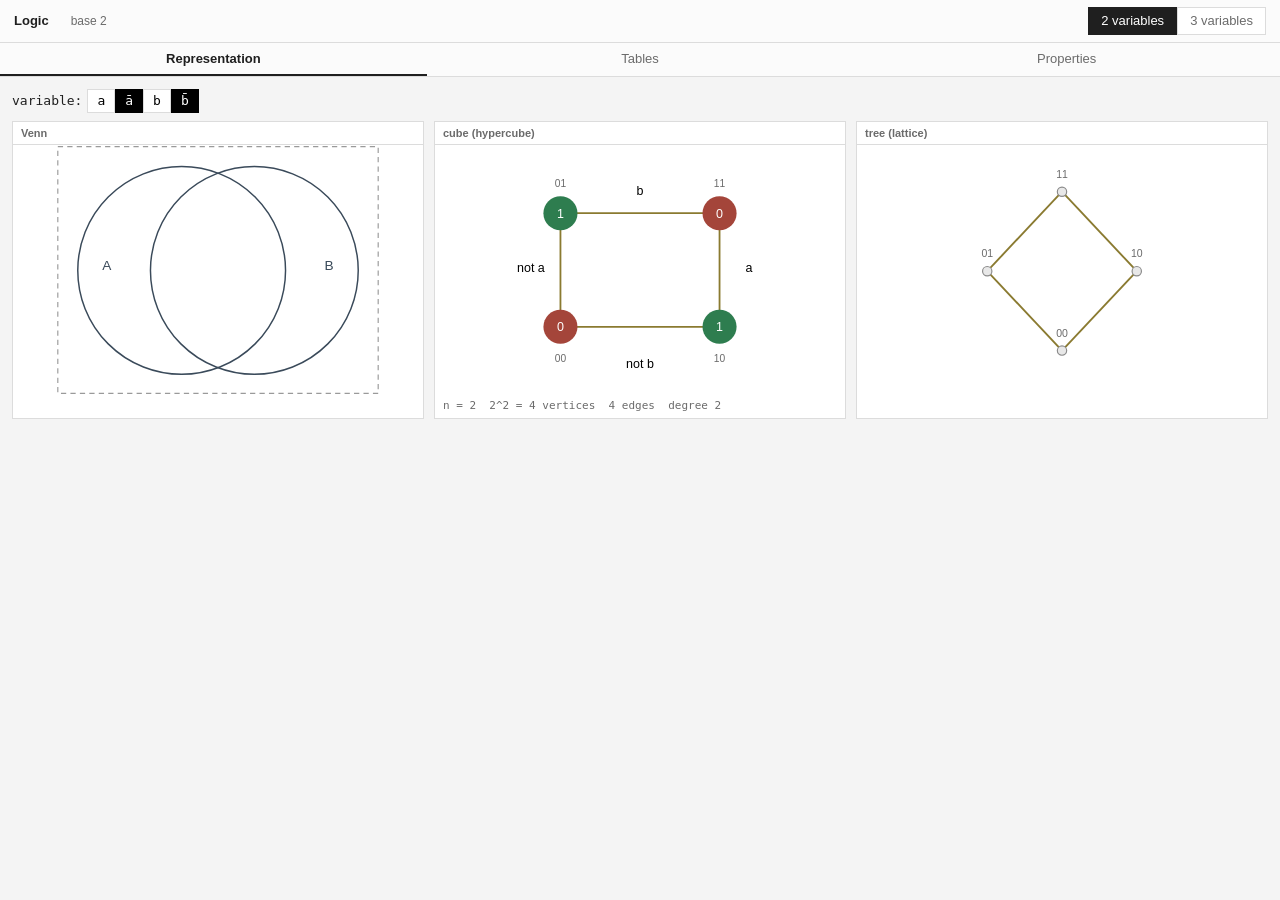
==== commit b9a3e65b: "style(studio): mixed functions read 'a and not b' with the and/or symbols" ====
--- a/studio.html
+++ b/studio.html
@@ -103,8 +103,8 @@
 <div class="page wrap" id="p-rep">
 <div class="vbar"><span>variable:</span>
 <span id="vbar2"><button class="vb" data-k="0" data-lit="1">a</button><button class="vb negb" data-k="0" data-lit="0">ā</button><button class="vb" data-k="1" data-lit="1">b</button><button class="vb negb" data-k="1" data-lit="0">b̄</button></span><span id="vbar3" class="hidden"><button class="vb" data-k="0" data-lit="1">a</button><button class="vb negb" data-k="0" data-lit="0">ā</button><button class="vb" data-k="1" data-lit="1">b</button><button class="vb negb" data-k="1" data-lit="0">b̄</button><button class="vb" data-k="2" data-lit="1">c</button><button class="vb negb" data-k="2" data-lit="0">c̄</button></span></div>
-<div id="pan2" class="panels"><div class="panel"><h3>Venn</h3><svg viewBox='0 0 308 238' class='diag venn' data-geo='{"w": 308, "h": 238, "c": [[119.38461538461539, 119.38461538461542, 98.9010989010989], [188.6153846153846, 119.38461538461542, 98.9010989010989]]}'><defs><clipPath id="v2c0" clipPathUnits="userSpaceOnUse"><path d="M20.48,119.38 a98.90,98.90 0 1,0 197.80,0 a98.90,98.90 0 1,0 -197.80,0 Z"/></clipPath><clipPath id="v2n0" clipPathUnits="userSpaceOnUse"><path clip-rule="evenodd" d="M0,0 H308 V238 H0 Z M20.48,119.38 a98.90,98.90 0 1,0 197.80,0 a98.90,98.90 0 1,0 -197.80,0 Z"/></clipPath><clipPath id="v2c1" clipPathUnits="userSpaceOnUse"><path d="M89.71,119.38 a98.90,98.90 0 1,0 197.80,0 a98.90,98.90 0 1,0 -197.80,0 Z"/></clipPath><clipPath id="v2n1" clipPathUnits="userSpaceOnUse"><path clip-rule="evenodd" d="M0,0 H308 V238 H0 Z M89.71,119.38 a98.90,98.90 0 1,0 197.80,0 a98.90,98.90 0 1,0 -197.80,0 Z"/></clipPath></defs><g class="atom" data-m="0"><g clip-path="url(#v2n0)"><g clip-path="url(#v2n1)"><rect class="af" x="0" y="0" width="308" height="238"/></g></g></g><g class="atom" data-m="1"><g clip-path="url(#v2c0)"><g clip-path="url(#v2n1)"><rect class="af" x="0" y="0" width="308" height="238"/></g></g></g><g class="atom" data-m="2"><g clip-path="url(#v2n0)"><g clip-path="url(#v2c1)"><rect class="af" x="0" y="0" width="308" height="238"/></g></g></g><g class="atom" data-m="3"><g clip-path="url(#v2c0)"><g clip-path="url(#v2c1)"><rect class="af" x="0" y="0" width="308" height="238"/></g></g></g><rect class="uv" x="1.5" y="1.5" width="305" height="235"/><circle cx="119.4" cy="119.4" r="98.9" class="vc"/><circle cx="188.6" cy="119.4" r="98.9" class="vc"/><text x="48.2" y="119.4" class="vl">A</text><text x="259.8" y="119.4" class="vl">B</text></svg></div><div class="panel"><h3>cube (hypercube)</h3><svg viewBox="0 0 260 220" class="diag"><line x1="60" y1="160" x2="60" y2="60" class="ce"/><line x1="60" y1="160" x2="200" y2="160" class="ce"/><line x1="60" y1="60" x2="200" y2="60" class="ce"/><line x1="200" y1="160" x2="200" y2="60" class="ce"/><text x="130" y="44" class="fl">b</text><text x="130" y="196" class="fl">not b</text><text x="34" y="112" class="fl">not a</text><text x="226" y="112" class="fl">a</text><g class="node" data-i="0"><circle cx="60" cy="160" r="19" class="ring"/><circle cx="60" cy="160" r="15" class="cv0"/><text x="60" y="164" class="cvt">0</text><text x="60" y="191" class="cbl">00</text></g><g class="node" data-i="1"><circle cx="60" cy="60" r="19" class="ring"/><circle cx="60" cy="60" r="15" class="cv1"/><text x="60" y="64" class="cvt">1</text><text x="60" y="37" class="cbl">01</text></g><g class="node" data-i="2"><circle cx="200" cy="160" r="19" class="ring"/><circle cx="200" cy="160" r="15" class="cv1"/><text x="200" y="164" class="cvt">1</text><text x="200" y="191" class="cbl">10</text></g><g class="node" data-i="3"><circle cx="200" cy="60" r="19" class="ring"/><circle cx="200" cy="60" r="15" class="cv0"/><text x="200" y="64" class="cvt">0</text><text x="200" y="37" class="cbl">11</text></g></svg><div class="facts">n = 2&nbsp;&nbsp;2^2 = 4 vertices&nbsp;&nbsp;4 edges&nbsp;&nbsp;degree 2</div></div><div class="panel"><h3>tree (lattice)</h3><svg viewBox="0 0 260 214" class="diag"><line x1="130" y1="40" x2="66" y2="108" class="ce"/><line x1="130" y1="40" x2="194" y2="108" class="ce"/><line x1="66" y1="108" x2="130" y2="176" class="ce"/><line x1="194" y1="108" x2="130" y2="176" class="ce"/><g class="node" data-i="3"><circle cx="130" cy="40" r="9" class="ring"/><circle cx="130" cy="40" r="4" class="tn"/><text x="130" y="28" class="cbl">11</text></g><g class="node" data-i="1"><circle cx="66" cy="108" r="9" class="ring"/><circle cx="66" cy="108" r="4" class="tn"/><text x="66" y="96" class="cbl">01</text></g><g class="node" data-i="2"><circle cx="194" cy="108" r="9" class="ring"/><circle cx="194" cy="108" r="4" class="tn"/><text x="194" y="96" class="cbl">10</text></g><g class="node" data-i="0"><circle cx="130" cy="176" r="9" class="ring"/><circle cx="130" cy="176" r="4" class="tn"/><text x="130" y="164" class="cbl">00</text></g></svg></div></div>
-<div id="pan3" class="panels hidden"><div class="panel"><h3>Venn</h3><svg viewBox='0 0 308 296' class='diag venn' data-geo='{"w": 308, "h": 296, "c": [[154.0, 111.45776000203983, 92.10665143031986], [111.45776000203983, 185.14308114629574, 92.10665143031986], [196.54223999796014, 185.14308114629574, 92.10665143031986]]}'><defs><clipPath id="v3c0" clipPathUnits="userSpaceOnUse"><path d="M61.89,111.46 a92.11,92.11 0 1,0 184.21,0 a92.11,92.11 0 1,0 -184.21,0 Z"/></clipPath><clipPath id="v3n0" clipPathUnits="userSpaceOnUse"><path clip-rule="evenodd" d="M0,0 H308 V296 H0 Z M61.89,111.46 a92.11,92.11 0 1,0 184.21,0 a92.11,92.11 0 1,0 -184.21,0 Z"/></clipPath><clipPath id="v3c1" clipPathUnits="userSpaceOnUse"><path d="M19.35,185.14 a92.11,92.11 0 1,0 184.21,0 a92.11,92.11 0 1,0 -184.21,0 Z"/></clipPath><clipPath id="v3n1" clipPathUnits="userSpaceOnUse"><path clip-rule="evenodd" d="M0,0 H308 V296 H0 Z M19.35,185.14 a92.11,92.11 0 1,0 184.21,0 a92.11,92.11 0 1,0 -184.21,0 Z"/></clipPath><clipPath id="v3c2" clipPathUnits="userSpaceOnUse"><path d="M104.44,185.14 a92.11,92.11 0 1,0 184.21,0 a92.11,92.11 0 1,0 -184.21,0 Z"/></clipPath><clipPath id="v3n2" clipPathUnits="userSpaceOnUse"><path clip-rule="evenodd" d="M0,0 H308 V296 H0 Z M104.44,185.14 a92.11,92.11 0 1,0 184.21,0 a92.11,92.11 0 1,0 -184.21,0 Z"/></clipPath></defs><g class="atom" data-m="0"><g clip-path="url(#v3n0)"><g clip-path="url(#v3n1)"><g clip-path="url(#v3n2)"><rect class="af" x="0" y="0" width="308" height="296"/></g></g></g></g><g class="atom" data-m="1"><g clip-path="url(#v3c0)"><g clip-path="url(#v3n1)"><g clip-path="url(#v3n2)"><rect class="af" x="0" y="0" width="308" height="296"/></g></g></g></g><g class="atom" data-m="2"><g clip-path="url(#v3n0)"><g clip-path="url(#v3c1)"><g clip-path="url(#v3n2)"><rect class="af" x="0" y="0" width="308" height="296"/></g></g></g></g><g class="atom" data-m="3"><g clip-path="url(#v3c0)"><g clip-path="url(#v3c1)"><g clip-path="url(#v3n2)"><rect class="af" x="0" y="0" width="308" height="296"/></g></g></g></g><g class="atom" data-m="4"><g clip-path="url(#v3n0)"><g clip-path="url(#v3n1)"><g clip-path="url(#v3c2)"><rect class="af" x="0" y="0" width="308" height="296"/></g></g></g></g><g class="atom" data-m="5"><g clip-path="url(#v3c0)"><g clip-path="url(#v3n1)"><g clip-path="url(#v3c2)"><rect class="af" x="0" y="0" width="308" height="296"/></g></g></g></g><g class="atom" data-m="6"><g clip-path="url(#v3n0)"><g clip-path="url(#v3c1)"><g clip-path="url(#v3c2)"><rect class="af" x="0" y="0" width="308" height="296"/></g></g></g></g><g class="atom" data-m="7"><g clip-path="url(#v3c0)"><g clip-path="url(#v3c1)"><g clip-path="url(#v3c2)"><rect class="af" x="0" y="0" width="308" height="296"/></g></g></g></g><rect class="uv" x="1.5" y="1.5" width="305" height="293"/><circle cx="154.0" cy="111.5" r="92.1" class="vc"/><circle cx="111.5" cy="185.1" r="92.1" class="vc"/><circle cx="196.5" cy="185.1" r="92.1" class="vc"/><text x="154.0" y="45.1" class="vl">A</text><text x="54.0" y="218.3" class="vl">B</text><text x="254.0" y="218.3" class="vl">C</text></svg></div><div class="panel"><h3>cube (hypercube)</h3><svg viewBox="0 0 290 240" class="diag"><line x1="60" y1="178" x2="60" y2="92" class="ce"/><line x1="60" y1="178" x2="172" y2="178" class="ce"/><line x1="60" y1="92" x2="172" y2="92" class="ce"/><line x1="172" y1="178" x2="172" y2="92" class="ce"/><line x1="104" y1="146" x2="104" y2="60" class="ce"/><line x1="104" y1="146" x2="216" y2="146" class="ce"/><line x1="104" y1="60" x2="216" y2="60" class="ce"/><line x1="216" y1="146" x2="216" y2="60" class="ce"/><line x1="60" y1="178" x2="104" y2="146" class="ce"/><line x1="60" y1="92" x2="104" y2="60" class="ce"/><line x1="172" y1="178" x2="216" y2="146" class="ce"/><line x1="172" y1="92" x2="216" y2="60" class="ce"/><text x="262" y="118" class="fl">b</text><text x="22" y="118" class="fl">not b</text><text x="96" y="118" class="fl">a</text><text x="150" y="200" class="fl">not a</text><text x="150" y="92" class="fl">c</text><text x="150" y="140" class="fl">not c</text><g class="node" data-i="0"><circle cx="60" cy="178" r="13" class="ring"/><circle cx="60" cy="178" r="9" class="cv0"/><text x="60" y="182" class="cvt">0</text><text x="60" y="203" class="cbl">000</text></g><g class="node" data-i="1"><circle cx="60" cy="92" r="13" class="ring"/><circle cx="60" cy="92" r="9" class="cv1"/><text x="60" y="96" class="cvt">1</text><text x="60" y="75" class="cbl">001</text></g><g class="node" data-i="2"><circle cx="172" cy="178" r="13" class="ring"/><circle cx="172" cy="178" r="9" class="cv1"/><text x="172" y="182" class="cvt">1</text><text x="172" y="203" class="cbl">010</text></g><g class="node" data-i="3"><circle cx="172" cy="92" r="13" class="ring"/><circle cx="172" cy="92" r="9" class="cv0"/><text x="172" y="96" class="cvt">0</text><text x="172" y="75" class="cbl">011</text></g><g class="node" data-i="4"><circle cx="104" cy="146" r="13" class="ring"/><circle cx="104" cy="146" r="9" class="cv1"/><text x="104" y="150" class="cvt">1</text><text x="104" y="171" class="cbl">100</text></g><g class="node" data-i="5"><circle cx="104" cy="60" r="13" class="ring"/><circle cx="104" cy="60" r="9" class="cv0"/><text x="104" y="64" class="cvt">0</text><text x="104" y="43" class="cbl">101</text></g><g class="node" data-i="6"><circle cx="216" cy="146" r="13" class="ring"/><circle cx="216" cy="146" r="9" class="cv0"/><text x="216" y="150" class="cvt">0</text><text x="216" y="171" class="cbl">110</text></g><g class="node" data-i="7"><circle cx="216" cy="60" r="13" class="ring"/><circle cx="216" cy="60" r="9" class="cv1"/><text x="216" y="64" class="cvt">1</text><text x="216" y="43" class="cbl">111</text></g></svg><div class="facts">n = 3&nbsp;&nbsp;2^3 = 8 vertices&nbsp;&nbsp;12 edges&nbsp;&nbsp;degree 3</div></div><div class="panel"><h3>tree (lattice)</h3><svg viewBox="0 0 300 250" class="diag"><line x1="150" y1="34" x2="75" y2="96" class="ce"/><line x1="150" y1="34" x2="150" y2="96" class="ce"/><line x1="150" y1="34" x2="225" y2="96" class="ce"/><line x1="75" y1="96" x2="75" y2="158" class="ce"/><line x1="75" y1="96" x2="150" y2="158" class="ce"/><line x1="150" y1="96" x2="75" y2="158" class="ce"/><line x1="150" y1="96" x2="225" y2="158" class="ce"/><line x1="225" y1="96" x2="150" y2="158" class="ce"/><line x1="225" y1="96" x2="225" y2="158" class="ce"/><line x1="75" y1="158" x2="150" y2="216" class="ce"/><line x1="150" y1="158" x2="150" y2="216" class="ce"/><line x1="225" y1="158" x2="150" y2="216" class="ce"/><g class="node" data-i="7"><circle cx="150" cy="34" r="9" class="ring"/><circle cx="150" cy="34" r="4" class="tn"/><text x="150" y="22" class="cbl">111</text></g><g class="node" data-i="3"><circle cx="75" cy="96" r="9" class="ring"/><circle cx="75" cy="96" r="4" class="tn"/><text x="75" y="84" class="cbl">011</text></g><g class="node" data-i="5"><circle cx="150" cy="96" r="9" class="ring"/><circle cx="150" cy="96" r="4" class="tn"/><text x="150" y="84" class="cbl">101</text></g><g class="node" data-i="6"><circle cx="225" cy="96" r="9" class="ring"/><circle cx="225" cy="96" r="4" class="tn"/><text x="225" y="84" class="cbl">110</text></g><g class="node" data-i="1"><circle cx="75" cy="158" r="9" class="ring"/><circle cx="75" cy="158" r="4" class="tn"/><text x="75" y="146" class="cbl">001</text></g><g class="node" data-i="2"><circle cx="150" cy="158" r="9" class="ring"/><circle cx="150" cy="158" r="4" class="tn"/><text x="150" y="146" class="cbl">010</text></g><g class="node" data-i="4"><circle cx="225" cy="158" r="9" class="ring"/><circle cx="225" cy="158" r="4" class="tn"/><text x="225" y="146" class="cbl">100</text></g><g class="node" data-i="0"><circle cx="150" cy="216" r="9" class="ring"/><circle cx="150" cy="216" r="4" class="tn"/><text x="150" y="204" class="cbl">000</text></g></svg></div></div>
+<div id="pan2" class="panels"><div class="panel"><h3>Venn</h3><svg viewBox='0 0 308 238' class='diag venn' data-geo='{"w": 308, "h": 238, "c": [[119.38461538461539, 119.38461538461542, 98.9010989010989], [188.6153846153846, 119.38461538461542, 98.9010989010989]]}'><defs><clipPath id="v2c0" clipPathUnits="userSpaceOnUse"><path d="M20.48,119.38 a98.90,98.90 0 1,0 197.80,0 a98.90,98.90 0 1,0 -197.80,0 Z"/></clipPath><clipPath id="v2n0" clipPathUnits="userSpaceOnUse"><path clip-rule="evenodd" d="M0,0 H308 V238 H0 Z M20.48,119.38 a98.90,98.90 0 1,0 197.80,0 a98.90,98.90 0 1,0 -197.80,0 Z"/></clipPath><clipPath id="v2c1" clipPathUnits="userSpaceOnUse"><path d="M89.71,119.38 a98.90,98.90 0 1,0 197.80,0 a98.90,98.90 0 1,0 -197.80,0 Z"/></clipPath><clipPath id="v2n1" clipPathUnits="userSpaceOnUse"><path clip-rule="evenodd" d="M0,0 H308 V238 H0 Z M89.71,119.38 a98.90,98.90 0 1,0 197.80,0 a98.90,98.90 0 1,0 -197.80,0 Z"/></clipPath></defs><g class="atom" data-m="0"><g clip-path="url(#v2n0)"><g clip-path="url(#v2n1)"><rect class="af" x="0" y="0" width="308" height="238"/></g></g></g><g class="atom" data-m="1"><g clip-path="url(#v2c0)"><g clip-path="url(#v2n1)"><rect class="af" x="0" y="0" width="308" height="238"/></g></g></g><g class="atom" data-m="2"><g clip-path="url(#v2n0)"><g clip-path="url(#v2c1)"><rect class="af" x="0" y="0" width="308" height="238"/></g></g></g><g class="atom" data-m="3"><g clip-path="url(#v2c0)"><g clip-path="url(#v2c1)"><rect class="af" x="0" y="0" width="308" height="238"/></g></g></g><rect class="uv" x="1.5" y="1.5" width="305" height="235"/><circle cx="119.4" cy="119.4" r="98.9" class="vc"/><circle cx="188.6" cy="119.4" r="98.9" class="vc"/><text x="48.2" y="119.4" class="vl">A</text><text x="259.8" y="119.4" class="vl">B</text></svg></div><div class="panel"><h3>cube (hypercube)</h3><svg viewBox="0 0 260 220" class="diag cube"><line x1="60" y1="160" x2="60" y2="60" class="ce"/><line x1="60" y1="160" x2="200" y2="160" class="ce"/><line x1="60" y1="60" x2="200" y2="60" class="ce"/><line x1="200" y1="160" x2="200" y2="60" class="ce"/><text x="130" y="44" class="fl">b</text><text x="130" y="196" class="fl">not b</text><text x="34" y="112" class="fl">not a</text><text x="226" y="112" class="fl">a</text><g class="node" data-i="0"><circle cx="60" cy="160" r="19" class="ring"/><circle cx="60" cy="160" r="15" class="cv0"/><text x="60" y="164" class="cvt">0</text><text x="60" y="191" class="cbl">00</text></g><g class="node" data-i="1"><circle cx="60" cy="60" r="19" class="ring"/><circle cx="60" cy="60" r="15" class="cv1"/><text x="60" y="64" class="cvt">1</text><text x="60" y="37" class="cbl">01</text></g><g class="node" data-i="2"><circle cx="200" cy="160" r="19" class="ring"/><circle cx="200" cy="160" r="15" class="cv1"/><text x="200" y="164" class="cvt">1</text><text x="200" y="191" class="cbl">10</text></g><g class="node" data-i="3"><circle cx="200" cy="60" r="19" class="ring"/><circle cx="200" cy="60" r="15" class="cv0"/><text x="200" y="64" class="cvt">0</text><text x="200" y="37" class="cbl">11</text></g></svg><div class="facts">n = 2&nbsp;&nbsp;2^2 = 4 vertices&nbsp;&nbsp;4 edges&nbsp;&nbsp;degree 2</div></div><div class="panel"><h3>tree (lattice)</h3><svg viewBox="0 0 260 214" class="diag tree"><line x1="130" y1="40" x2="66" y2="108" class="ce"/><line x1="130" y1="40" x2="194" y2="108" class="ce"/><line x1="66" y1="108" x2="130" y2="176" class="ce"/><line x1="194" y1="108" x2="130" y2="176" class="ce"/><g class="node" data-i="3"><circle cx="130" cy="40" r="9" class="ring"/><circle cx="130" cy="40" r="4" class="tn"/><text x="130" y="28" class="cbl">11</text></g><g class="node" data-i="1"><circle cx="66" cy="108" r="9" class="ring"/><circle cx="66" cy="108" r="4" class="tn"/><text x="66" y="96" class="cbl">01</text></g><g class="node" data-i="2"><circle cx="194" cy="108" r="9" class="ring"/><circle cx="194" cy="108" r="4" class="tn"/><text x="194" y="96" class="cbl">10</text></g><g class="node" data-i="0"><circle cx="130" cy="176" r="9" class="ring"/><circle cx="130" cy="176" r="4" class="tn"/><text x="130" y="164" class="cbl">00</text></g></svg></div></div>
+<div id="pan3" class="panels hidden"><div class="panel"><h3>Venn</h3><svg viewBox='0 0 308 296' class='diag venn' data-geo='{"w": 308, "h": 296, "c": [[154.0, 111.45776000203983, 92.10665143031986], [111.45776000203983, 185.14308114629574, 92.10665143031986], [196.54223999796014, 185.14308114629574, 92.10665143031986]]}'><defs><clipPath id="v3c0" clipPathUnits="userSpaceOnUse"><path d="M61.89,111.46 a92.11,92.11 0 1,0 184.21,0 a92.11,92.11 0 1,0 -184.21,0 Z"/></clipPath><clipPath id="v3n0" clipPathUnits="userSpaceOnUse"><path clip-rule="evenodd" d="M0,0 H308 V296 H0 Z M61.89,111.46 a92.11,92.11 0 1,0 184.21,0 a92.11,92.11 0 1,0 -184.21,0 Z"/></clipPath><clipPath id="v3c1" clipPathUnits="userSpaceOnUse"><path d="M19.35,185.14 a92.11,92.11 0 1,0 184.21,0 a92.11,92.11 0 1,0 -184.21,0 Z"/></clipPath><clipPath id="v3n1" clipPathUnits="userSpaceOnUse"><path clip-rule="evenodd" d="M0,0 H308 V296 H0 Z M19.35,185.14 a92.11,92.11 0 1,0 184.21,0 a92.11,92.11 0 1,0 -184.21,0 Z"/></clipPath><clipPath id="v3c2" clipPathUnits="userSpaceOnUse"><path d="M104.44,185.14 a92.11,92.11 0 1,0 184.21,0 a92.11,92.11 0 1,0 -184.21,0 Z"/></clipPath><clipPath id="v3n2" clipPathUnits="userSpaceOnUse"><path clip-rule="evenodd" d="M0,0 H308 V296 H0 Z M104.44,185.14 a92.11,92.11 0 1,0 184.21,0 a92.11,92.11 0 1,0 -184.21,0 Z"/></clipPath></defs><g class="atom" data-m="0"><g clip-path="url(#v3n0)"><g clip-path="url(#v3n1)"><g clip-path="url(#v3n2)"><rect class="af" x="0" y="0" width="308" height="296"/></g></g></g></g><g class="atom" data-m="1"><g clip-path="url(#v3c0)"><g clip-path="url(#v3n1)"><g clip-path="url(#v3n2)"><rect class="af" x="0" y="0" width="308" height="296"/></g></g></g></g><g class="atom" data-m="2"><g clip-path="url(#v3n0)"><g clip-path="url(#v3c1)"><g clip-path="url(#v3n2)"><rect class="af" x="0" y="0" width="308" height="296"/></g></g></g></g><g class="atom" data-m="3"><g clip-path="url(#v3c0)"><g clip-path="url(#v3c1)"><g clip-path="url(#v3n2)"><rect class="af" x="0" y="0" width="308" height="296"/></g></g></g></g><g class="atom" data-m="4"><g clip-path="url(#v3n0)"><g clip-path="url(#v3n1)"><g clip-path="url(#v3c2)"><rect class="af" x="0" y="0" width="308" height="296"/></g></g></g></g><g class="atom" data-m="5"><g clip-path="url(#v3c0)"><g clip-path="url(#v3n1)"><g clip-path="url(#v3c2)"><rect class="af" x="0" y="0" width="308" height="296"/></g></g></g></g><g class="atom" data-m="6"><g clip-path="url(#v3n0)"><g clip-path="url(#v3c1)"><g clip-path="url(#v3c2)"><rect class="af" x="0" y="0" width="308" height="296"/></g></g></g></g><g class="atom" data-m="7"><g clip-path="url(#v3c0)"><g clip-path="url(#v3c1)"><g clip-path="url(#v3c2)"><rect class="af" x="0" y="0" width="308" height="296"/></g></g></g></g><rect class="uv" x="1.5" y="1.5" width="305" height="293"/><circle cx="154.0" cy="111.5" r="92.1" class="vc"/><circle cx="111.5" cy="185.1" r="92.1" class="vc"/><circle cx="196.5" cy="185.1" r="92.1" class="vc"/><text x="154.0" y="45.1" class="vl">A</text><text x="54.0" y="218.3" class="vl">B</text><text x="254.0" y="218.3" class="vl">C</text></svg></div><div class="panel"><h3>cube (hypercube)</h3><svg viewBox="0 0 290 240" class="diag cube"><line x1="60" y1="178" x2="60" y2="92" class="ce"/><line x1="60" y1="178" x2="172" y2="178" class="ce"/><line x1="60" y1="92" x2="172" y2="92" class="ce"/><line x1="172" y1="178" x2="172" y2="92" class="ce"/><line x1="104" y1="146" x2="104" y2="60" class="ce"/><line x1="104" y1="146" x2="216" y2="146" class="ce"/><line x1="104" y1="60" x2="216" y2="60" class="ce"/><line x1="216" y1="146" x2="216" y2="60" class="ce"/><line x1="60" y1="178" x2="104" y2="146" class="ce"/><line x1="60" y1="92" x2="104" y2="60" class="ce"/><line x1="172" y1="178" x2="216" y2="146" class="ce"/><line x1="172" y1="92" x2="216" y2="60" class="ce"/><text x="262" y="118" class="fl">b</text><text x="22" y="118" class="fl">not b</text><text x="96" y="118" class="fl">a</text><text x="150" y="200" class="fl">not a</text><text x="150" y="92" class="fl">c</text><text x="150" y="140" class="fl">not c</text><g class="node" data-i="0"><circle cx="60" cy="178" r="13" class="ring"/><circle cx="60" cy="178" r="9" class="cv0"/><text x="60" y="182" class="cvt">0</text><text x="60" y="203" class="cbl">000</text></g><g class="node" data-i="1"><circle cx="60" cy="92" r="13" class="ring"/><circle cx="60" cy="92" r="9" class="cv1"/><text x="60" y="96" class="cvt">1</text><text x="60" y="75" class="cbl">001</text></g><g class="node" data-i="2"><circle cx="172" cy="178" r="13" class="ring"/><circle cx="172" cy="178" r="9" class="cv1"/><text x="172" y="182" class="cvt">1</text><text x="172" y="203" class="cbl">010</text></g><g class="node" data-i="3"><circle cx="172" cy="92" r="13" class="ring"/><circle cx="172" cy="92" r="9" class="cv0"/><text x="172" y="96" class="cvt">0</text><text x="172" y="75" class="cbl">011</text></g><g class="node" data-i="4"><circle cx="104" cy="146" r="13" class="ring"/><circle cx="104" cy="146" r="9" class="cv1"/><text x="104" y="150" class="cvt">1</text><text x="104" y="171" class="cbl">100</text></g><g class="node" data-i="5"><circle cx="104" cy="60" r="13" class="ring"/><circle cx="104" cy="60" r="9" class="cv0"/><text x="104" y="64" class="cvt">0</text><text x="104" y="43" class="cbl">101</text></g><g class="node" data-i="6"><circle cx="216" cy="146" r="13" class="ring"/><circle cx="216" cy="146" r="9" class="cv0"/><text x="216" y="150" class="cvt">0</text><text x="216" y="171" class="cbl">110</text></g><g class="node" data-i="7"><circle cx="216" cy="60" r="13" class="ring"/><circle cx="216" cy="60" r="9" class="cv1"/><text x="216" y="64" class="cvt">1</text><text x="216" y="43" class="cbl">111</text></g></svg><div class="facts">n = 3&nbsp;&nbsp;2^3 = 8 vertices&nbsp;&nbsp;12 edges&nbsp;&nbsp;degree 3</div></div><div class="panel"><h3>tree (lattice)</h3><svg viewBox="0 0 300 250" class="diag tree"><line x1="150" y1="34" x2="75" y2="96" class="ce"/><line x1="150" y1="34" x2="150" y2="96" class="ce"/><line x1="150" y1="34" x2="225" y2="96" class="ce"/><line x1="75" y1="96" x2="75" y2="158" class="ce"/><line x1="75" y1="96" x2="150" y2="158" class="ce"/><line x1="150" y1="96" x2="75" y2="158" class="ce"/><line x1="150" y1="96" x2="225" y2="158" class="ce"/><line x1="225" y1="96" x2="150" y2="158" class="ce"/><line x1="225" y1="96" x2="225" y2="158" class="ce"/><line x1="75" y1="158" x2="150" y2="216" class="ce"/><line x1="150" y1="158" x2="150" y2="216" class="ce"/><line x1="225" y1="158" x2="150" y2="216" class="ce"/><g class="node" data-i="7"><circle cx="150" cy="34" r="9" class="ring"/><circle cx="150" cy="34" r="4" class="tn"/><text x="150" y="22" class="cbl">111</text></g><g class="node" data-i="3"><circle cx="75" cy="96" r="9" class="ring"/><circle cx="75" cy="96" r="4" class="tn"/><text x="75" y="84" class="cbl">011</text></g><g class="node" data-i="5"><circle cx="150" cy="96" r="9" class="ring"/><circle cx="150" cy="96" r="4" class="tn"/><text x="150" y="84" class="cbl">101</text></g><g class="node" data-i="6"><circle cx="225" cy="96" r="9" class="ring"/><circle cx="225" cy="96" r="4" class="tn"/><text x="225" y="84" class="cbl">110</text></g><g class="node" data-i="1"><circle cx="75" cy="158" r="9" class="ring"/><circle cx="75" cy="158" r="4" class="tn"/><text x="75" y="146" class="cbl">001</text></g><g class="node" data-i="2"><circle cx="150" cy="158" r="9" class="ring"/><circle cx="150" cy="158" r="4" class="tn"/><text x="150" y="146" class="cbl">010</text></g><g class="node" data-i="4"><circle cx="225" cy="158" r="9" class="ring"/><circle cx="225" cy="158" r="4" class="tn"/><text x="225" y="146" class="cbl">100</text></g><g class="node" data-i="0"><circle cx="150" cy="216" r="9" class="ring"/><circle cx="150" cy="216" r="4" class="tn"/><text x="150" y="204" class="cbl">000</text></g></svg></div></div>
 </div>
 
 <div class="page wrap hidden" id="p-tables">
@@ -114,7 +114,7 @@
 <button class="subtab" data-s="uni">universal</button>
 </div>
 <div id="s-reps"><div class="card"><h2>the 16 functions&nbsp;&nbsp;(two variables)</h2>
-<div class="body"><div class="tblwrap"><table class="grid " data-sortable="1"><thead><tr><th>#</th><th>symbol</th><th>expression</th><th>matrix</th><th>det</th><th>trace</th><th>eigen</th><th>rank</th><th>code</th><th>SOP</th><th>ANF</th><th>Walsh</th><th>set</th><th>NPN</th></tr></thead><tbody><tr><td>0</td><td>⊥</td><td>0<span class="fn">(FALSE)</span></td><td><span class="mtx"><span class="br">[</span><span class="cells"><span>0</span><span>0</span><span>0</span><span>0</span></span><span class="br">]</span></span></td><td>0</td><td>0</td><td>0, 0</td><td>0</td><td>0000</td><td>0</td><td>0</td><td>+4 +0 +0 +0</td><td>∅</td><td>constant</td></tr><tr><td>1</td><td>∧</td><td>a ∧ b<span class="fn">(AND)</span></td><td><span class="mtx"><span class="br">[</span><span class="cells"><span>0</span><span>1</span><span>0</span><span>0</span></span><span class="br">]</span></span></td><td>0</td><td>0</td><td>0, 0</td><td>1</td><td>0001</td><td>A B</td><td>ab</td><td>+2 +2 +2 -2</td><td>A ∩ B</td><td>AND / NAND</td></tr><tr><td>2</td><td>↛</td><td>a ∧ not b</td><td><span class="mtx"><span class="br">[</span><span class="cells"><span>0</span><span>0</span><span>0</span><span>1</span></span><span class="br">]</span></span></td><td>0</td><td>1</td><td>1, 0</td><td>1</td><td>0010</td><td>A not B</td><td>a ⊕ ab</td><td>+2 -2 +2 +2</td><td>A − B</td><td>AND / NAND</td></tr><tr><td>3</td><td>a</td><td>a</td><td><span class="mtx"><span class="br">[</span><span class="cells"><span>0</span><span>1</span><span>0</span><span>1</span></span><span class="br">]</span></span></td><td>0</td><td>1</td><td>1, 0</td><td>1</td><td>0011</td><td>A not B ∨ A B</td><td>a</td><td>+0 +0 +4 +0</td><td>A</td><td>projection</td></tr><tr><td>4</td><td>↚</td><td>not a ∧ b</td><td><span class="mtx"><span class="br">[</span><span class="cells"><span>1</span><span>0</span><span>0</span><span>0</span></span><span class="br">]</span></span></td><td>0</td><td>1</td><td>1, 0</td><td>1</td><td>0100</td><td>not A B</td><td>b ⊕ ab</td><td>+2 +2 -2 +2</td><td>B − A</td><td>AND / NAND</td></tr><tr><td>5</td><td>b</td><td>b</td><td><span class="mtx"><span class="br">[</span><span class="cells"><span>1</span><span>1</span><span>0</span><span>0</span></span><span class="br">]</span></span></td><td>0</td><td>1</td><td>1, 0</td><td>1</td><td>0101</td><td>not A B ∨ A B</td><td>b</td><td>+0 +4 +0 +0</td><td>B</td><td>projection</td></tr><tr><td>6</td><td>⊕</td><td>(a ∧ not b) ∨ (not a ∧ b)<span class="fn">(XOR)</span></td><td><span class="mtx"><span class="br">[</span><span class="cells"><span>1</span><span>0</span><span>0</span><span>1</span></span><span class="br">]</span></span></td><td>1</td><td>2</td><td>1, 1</td><td>2</td><td>0110</td><td>not A B ∨ A not B</td><td>a ⊕ b</td><td>+0 +0 +0 +4</td><td>A △ B</td><td>XOR / XNOR</td></tr><tr><td>7</td><td>∨</td><td>a ∨ b<span class="fn">(OR)</span></td><td><span class="mtx"><span class="br">[</span><span class="cells"><span>1</span><span>1</span><span>0</span><span>1</span></span><span class="br">]</span></span></td><td>1</td><td>2</td><td>1, 1</td><td>2</td><td>0111</td><td>not A B ∨ A not B ∨ A B</td><td>a ⊕ b ⊕ ab</td><td>-2 +2 +2 +2</td><td>A ∪ B</td><td>AND / NAND</td></tr><tr><td>8</td><td>↓</td><td>not a ∧ not b<span class="fn">(NOR)</span></td><td><span class="mtx"><span class="br">[</span><span class="cells"><span>0</span><span>0</span><span>1</span><span>0</span></span><span class="br">]</span></span></td><td>0</td><td>0</td><td>0, 0</td><td>1</td><td>1000</td><td>not A not B</td><td>1 ⊕ a ⊕ b ⊕ ab</td><td>+2 -2 -2 -2</td><td>not A ∩ not B</td><td>AND / NAND</td></tr><tr><td>9</td><td>⊙</td><td>(a ∧ b) ∨ (not a ∧ not b)<span class="fn">(XNOR)</span></td><td><span class="mtx"><span class="br">[</span><span class="cells"><span>0</span><span>1</span><span>1</span><span>0</span></span><span class="br">]</span></span></td><td>-1</td><td>0</td><td>1, -1</td><td>2</td><td>1001</td><td>not A not B ∨ A B</td><td>1 ⊕ a ⊕ b</td><td>+0 +0 +0 -4</td><td>(A ∩ B) ∪ (not A ∩ not B)</td><td>XOR / XNOR</td></tr><tr><td>10</td><td>not b</td><td>not b</td><td><span class="mtx"><span class="br">[</span><span class="cells"><span>0</span><span>0</span><span>1</span><span>1</span></span><span class="br">]</span></span></td><td>0</td><td>1</td><td>1, 0</td><td>1</td><td>1010</td><td>not A not B ∨ A not B</td><td>1 ⊕ b</td><td>+0 -4 +0 +0</td><td>not B</td><td>projection</td></tr><tr><td>11</td><td>←</td><td>a ∨ not b</td><td><span class="mtx"><span class="br">[</span><span class="cells"><span>0</span><span>1</span><span>1</span><span>1</span></span><span class="br">]</span></span></td><td>-1</td><td>1</td><td>(1+√5)/2, (1−√5)/2</td><td>2</td><td>1011</td><td>not A not B ∨ A not B ∨ A B</td><td>1 ⊕ b ⊕ ab</td><td>-2 -2 +2 -2</td><td>A ∪ not B</td><td>AND / NAND</td></tr><tr><td>12</td><td>not a</td><td>not a</td><td><span class="mtx"><span class="br">[</span><span class="cells"><span>1</span><span>0</span><span>1</span><span>0</span></span><span class="br">]</span></span></td><td>0</td><td>1</td><td>1, 0</td><td>1</td><td>1100</td><td>not A not B ∨ not A B</td><td>1 ⊕ a</td><td>+0 +0 -4 +0</td><td>not A</td><td>projection</td></tr><tr><td>13</td><td>→</td><td>not a ∨ b</td><td><span class="mtx"><span class="br">[</span><span class="cells"><span>1</span><span>1</span><span>1</span><span>0</span></span><span class="br">]</span></span></td><td>-1</td><td>1</td><td>(1+√5)/2, (1−√5)/2</td><td>2</td><td>1101</td><td>not A not B ∨ not A B ∨ A B</td><td>1 ⊕ a ⊕ ab</td><td>-2 +2 -2 -2</td><td>not A ∪ B</td><td>AND / NAND</td></tr><tr><td>14</td><td>↑</td><td>not a ∨ not b<span class="fn">(NAND)</span></td><td><span class="mtx"><span class="br">[</span><span class="cells"><span>1</span><span>0</span><span>1</span><span>1</span></span><span class="br">]</span></span></td><td>1</td><td>2</td><td>1, 1</td><td>2</td><td>1110</td><td>not A not B ∨ not A B ∨ A not B</td><td>1 ⊕ ab</td><td>-2 -2 -2 +2</td><td>not A ∪ not B</td><td>AND / NAND</td></tr><tr><td>15</td><td>⊤</td><td>1<span class="fn">(TRUE)</span></td><td><span class="mtx"><span class="br">[</span><span class="cells"><span>1</span><span>1</span><span>1</span><span>1</span></span><span class="br">]</span></span></td><td>0</td><td>2</td><td>2, 0</td><td>1</td><td>1111</td><td>not A not B ∨ not A B ∨ A not B ∨ A B</td><td>1</td><td>-4 +0 +0 +0</td><td>U</td><td>constant</td></tr></tbody></table></div></div></div></div>
+<div class="body"><div class="tblwrap"><table class="grid " data-sortable="1"><thead><tr><th>#</th><th>symbol</th><th>expression</th><th>matrix</th><th>det</th><th>trace</th><th>eigen</th><th>rank</th><th>code</th><th>SOP</th><th>ANF</th><th>Walsh</th><th>set</th><th>NPN</th></tr></thead><tbody><tr><td>0</td><td>⊥</td><td>0<span class="fn">(FALSE)</span></td><td><span class="mtx"><span class="br">[</span><span class="cells"><span>0</span><span>0</span><span>0</span><span>0</span></span><span class="br">]</span></span></td><td>0</td><td>0</td><td>0, 0</td><td>0</td><td>0000</td><td>0</td><td>0</td><td>+4 +0 +0 +0</td><td>∅</td><td>constant</td></tr><tr><td>1</td><td>∧</td><td>a ∧ b<span class="fn">(AND)</span></td><td><span class="mtx"><span class="br">[</span><span class="cells"><span>0</span><span>1</span><span>0</span><span>0</span></span><span class="br">]</span></span></td><td>0</td><td>0</td><td>0, 0</td><td>1</td><td>0001</td><td>A ∧ B</td><td>ab</td><td>+2 +2 +2 -2</td><td>A ∩ B</td><td>AND / NAND</td></tr><tr><td>2</td><td>a ∧ not b</td><td>a ∧ not b</td><td><span class="mtx"><span class="br">[</span><span class="cells"><span>0</span><span>0</span><span>0</span><span>1</span></span><span class="br">]</span></span></td><td>0</td><td>1</td><td>1, 0</td><td>1</td><td>0010</td><td>A ∧ not B</td><td>a ⊕ ab</td><td>+2 -2 +2 +2</td><td>A − B</td><td>AND / NAND</td></tr><tr><td>3</td><td>a</td><td>a</td><td><span class="mtx"><span class="br">[</span><span class="cells"><span>0</span><span>1</span><span>0</span><span>1</span></span><span class="br">]</span></span></td><td>0</td><td>1</td><td>1, 0</td><td>1</td><td>0011</td><td>A ∧ not B ∨ A ∧ B</td><td>a</td><td>+0 +0 +4 +0</td><td>A</td><td>projection</td></tr><tr><td>4</td><td>not a ∧ b</td><td>not a ∧ b</td><td><span class="mtx"><span class="br">[</span><span class="cells"><span>1</span><span>0</span><span>0</span><span>0</span></span><span class="br">]</span></span></td><td>0</td><td>1</td><td>1, 0</td><td>1</td><td>0100</td><td>not A ∧ B</td><td>b ⊕ ab</td><td>+2 +2 -2 +2</td><td>B − A</td><td>AND / NAND</td></tr><tr><td>5</td><td>b</td><td>b</td><td><span class="mtx"><span class="br">[</span><span class="cells"><span>1</span><span>1</span><span>0</span><span>0</span></span><span class="br">]</span></span></td><td>0</td><td>1</td><td>1, 0</td><td>1</td><td>0101</td><td>not A ∧ B ∨ A ∧ B</td><td>b</td><td>+0 +4 +0 +0</td><td>B</td><td>projection</td></tr><tr><td>6</td><td>⊕</td><td>(a ∧ not b) ∨ (not a ∧ b)<span class="fn">(XOR)</span></td><td><span class="mtx"><span class="br">[</span><span class="cells"><span>1</span><span>0</span><span>0</span><span>1</span></span><span class="br">]</span></span></td><td>1</td><td>2</td><td>1, 1</td><td>2</td><td>0110</td><td>not A ∧ B ∨ A ∧ not B</td><td>a ⊕ b</td><td>+0 +0 +0 +4</td><td>A △ B</td><td>XOR / XNOR</td></tr><tr><td>7</td><td>∨</td><td>a ∨ b<span class="fn">(OR)</span></td><td><span class="mtx"><span class="br">[</span><span class="cells"><span>1</span><span>1</span><span>0</span><span>1</span></span><span class="br">]</span></span></td><td>1</td><td>2</td><td>1, 1</td><td>2</td><td>0111</td><td>not A ∧ B ∨ A ∧ not B ∨ A ∧ B</td><td>a ⊕ b ⊕ ab</td><td>-2 +2 +2 +2</td><td>A ∪ B</td><td>AND / NAND</td></tr><tr><td>8</td><td>↓</td><td>not a ∧ not b<span class="fn">(NOR)</span></td><td><span class="mtx"><span class="br">[</span><span class="cells"><span>0</span><span>0</span><span>1</span><span>0</span></span><span class="br">]</span></span></td><td>0</td><td>0</td><td>0, 0</td><td>1</td><td>1000</td><td>not A ∧ not B</td><td>1 ⊕ a ⊕ b ⊕ ab</td><td>+2 -2 -2 -2</td><td>not A ∩ not B</td><td>AND / NAND</td></tr><tr><td>9</td><td>⊙</td><td>(a ∧ b) ∨ (not a ∧ not b)<span class="fn">(XNOR)</span></td><td><span class="mtx"><span class="br">[</span><span class="cells"><span>0</span><span>1</span><span>1</span><span>0</span></span><span class="br">]</span></span></td><td>-1</td><td>0</td><td>1, -1</td><td>2</td><td>1001</td><td>not A ∧ not B ∨ A ∧ B</td><td>1 ⊕ a ⊕ b</td><td>+0 +0 +0 -4</td><td>(A ∩ B) ∪ (not A ∩ not B)</td><td>XOR / XNOR</td></tr><tr><td>10</td><td>not b</td><td>not b</td><td><span class="mtx"><span class="br">[</span><span class="cells"><span>0</span><span>0</span><span>1</span><span>1</span></span><span class="br">]</span></span></td><td>0</td><td>1</td><td>1, 0</td><td>1</td><td>1010</td><td>not A ∧ not B ∨ A ∧ not B</td><td>1 ⊕ b</td><td>+0 -4 +0 +0</td><td>not B</td><td>projection</td></tr><tr><td>11</td><td>a ∨ not b</td><td>a ∨ not b</td><td><span class="mtx"><span class="br">[</span><span class="cells"><span>0</span><span>1</span><span>1</span><span>1</span></span><span class="br">]</span></span></td><td>-1</td><td>1</td><td>(1+√5)/2, (1−√5)/2</td><td>2</td><td>1011</td><td>not A ∧ not B ∨ A ∧ not B ∨ A ∧ B</td><td>1 ⊕ b ⊕ ab</td><td>-2 -2 +2 -2</td><td>A ∪ not B</td><td>AND / NAND</td></tr><tr><td>12</td><td>not a</td><td>not a</td><td><span class="mtx"><span class="br">[</span><span class="cells"><span>1</span><span>0</span><span>1</span><span>0</span></span><span class="br">]</span></span></td><td>0</td><td>1</td><td>1, 0</td><td>1</td><td>1100</td><td>not A ∧ not B ∨ not A ∧ B</td><td>1 ⊕ a</td><td>+0 +0 -4 +0</td><td>not A</td><td>projection</td></tr><tr><td>13</td><td>not a ∨ b</td><td>not a ∨ b</td><td><span class="mtx"><span class="br">[</span><span class="cells"><span>1</span><span>1</span><span>1</span><span>0</span></span><span class="br">]</span></span></td><td>-1</td><td>1</td><td>(1+√5)/2, (1−√5)/2</td><td>2</td><td>1101</td><td>not A ∧ not B ∨ not A ∧ B ∨ A ∧ B</td><td>1 ⊕ a ⊕ ab</td><td>-2 +2 -2 -2</td><td>not A ∪ B</td><td>AND / NAND</td></tr><tr><td>14</td><td>↑</td><td>not a ∨ not b<span class="fn">(NAND)</span></td><td><span class="mtx"><span class="br">[</span><span class="cells"><span>1</span><span>0</span><span>1</span><span>1</span></span><span class="br">]</span></span></td><td>1</td><td>2</td><td>1, 1</td><td>2</td><td>1110</td><td>not A ∧ not B ∨ not A ∧ B ∨ A ∧ not B</td><td>1 ⊕ ab</td><td>-2 -2 -2 +2</td><td>not A ∪ not B</td><td>AND / NAND</td></tr><tr><td>15</td><td>⊤</td><td>1<span class="fn">(TRUE)</span></td><td><span class="mtx"><span class="br">[</span><span class="cells"><span>1</span><span>1</span><span>1</span><span>1</span></span><span class="br">]</span></span></td><td>0</td><td>2</td><td>2, 0</td><td>1</td><td>1111</td><td>not A ∧ not B ∨ not A ∧ B ∨ A ∧ not B ∨ A ∧ B</td><td>1</td><td>-4 +0 +0 +0</td><td>U</td><td>constant</td></tr></tbody></table></div></div></div></div>
 <div id="s-matrix" class="hidden"><div class="card">
 <h2>the 2&times;2 matrix of each function &mdash; [[bit3, bit1], [bit4, bit2]]</h2>
 <div class="body"><div class="tblwrap"><table class="grid " data-sortable="1"><thead><tr><th>#</th><th>matrix</th><th>weight</th><th>det</th><th>trace</th><th>char poly</th><th>eigenvalues</th><th>rank</th><th>rank GF(2)</th><th>det GF(2)</th><th>class</th><th>MᵀM</th><th>σ</th><th>inverse</th><th>‖M‖</th></tr></thead><tbody><tr><td>0</td><td><span class="mtx"><span class="br">[</span><span class="cells"><span>0</span><span>0</span><span>0</span><span>0</span></span><span class="br">]</span></span></td><td>0</td><td>0</td><td>0</td><td>λ²</td><td>0, 0</td><td>0</td><td>0</td><td>0</td><td>idempotent</td><td><span class="mtx"><span class="br">[</span><span class="cells"><span>0</span><span>0</span><span>0</span><span>0</span></span><span class="br">]</span></span></td><td>0, 0</td><td>—</td><td>0</td></tr><tr><td>1</td><td><span class="mtx"><span class="br">[</span><span class="cells"><span>0</span><span>1</span><span>0</span><span>0</span></span><span class="br">]</span></span></td><td>1</td><td>0</td><td>0</td><td>λ²</td><td>0, 0</td><td>1</td><td>1</td><td>0</td><td>nilpotent</td><td><span class="mtx"><span class="br">[</span><span class="cells"><span>0</span><span>0</span><span>0</span><span>1</span></span><span class="br">]</span></span></td><td>1, 0</td><td>—</td><td>1</td></tr><tr><td>2</td><td><span class="mtx"><span class="br">[</span><span class="cells"><span>0</span><span>0</span><span>0</span><span>1</span></span><span class="br">]</span></span></td><td>1</td><td>0</td><td>1</td><td>λ² −1λ</td><td>1, 0</td><td>1</td><td>1</td><td>0</td><td>idempotent</td><td><span class="mtx"><span class="br">[</span><span class="cells"><span>0</span><span>0</span><span>0</span><span>1</span></span><span class="br">]</span></span></td><td>1, 0</td><td>—</td><td>1</td></tr><tr><td>3</td><td><span class="mtx"><span class="br">[</span><span class="cells"><span>0</span><span>1</span><span>0</span><span>1</span></span><span class="br">]</span></span></td><td>2</td><td>0</td><td>1</td><td>λ² −1λ</td><td>1, 0</td><td>1</td><td>1</td><td>0</td><td>idempotent</td><td><span class="mtx"><span class="br">[</span><span class="cells"><span>0</span><span>0</span><span>0</span><span>2</span></span><span class="br">]</span></span></td><td>√2, 0</td><td>—</td><td>√2</td></tr><tr><td>4</td><td><span class="mtx"><span class="br">[</span><span class="cells"><span>1</span><span>0</span><span>0</span><span>0</span></span><span class="br">]</span></span></td><td>1</td><td>0</td><td>1</td><td>λ² −1λ</td><td>1, 0</td><td>1</td><td>1</td><td>0</td><td>idempotent</td><td><span class="mtx"><span class="br">[</span><span class="cells"><span>1</span><span>0</span><span>0</span><span>0</span></span><span class="br">]</span></span></td><td>1, 0</td><td>—</td><td>1</td></tr><tr><td>5</td><td><span class="mtx"><span class="br">[</span><span class="cells"><span>1</span><span>1</span><span>0</span><span>0</span></span><span class="br">]</span></span></td><td>2</td><td>0</td><td>1</td><td>λ² −1λ</td><td>1, 0</td><td>1</td><td>1</td><td>0</td><td>idempotent</td><td><span class="mtx"><span class="br">[</span><span class="cells"><span>1</span><span>1</span><span>1</span><span>1</span></span><span class="br">]</span></span></td><td>√2, 0</td><td>—</td><td>√2</td></tr><tr><td>6</td><td><span class="mtx"><span class="br">[</span><span class="cells"><span>1</span><span>0</span><span>0</span><span>1</span></span><span class="br">]</span></span></td><td>2</td><td>1</td><td>2</td><td>λ² −2λ +1</td><td>1, 1</td><td>2</td><td>2</td><td>1</td><td>involution</td><td><span class="mtx"><span class="br">[</span><span class="cells"><span>1</span><span>0</span><span>0</span><span>1</span></span><span class="br">]</span></span></td><td>1, 1</td><td><span class="mtx"><span class="br">[</span><span class="cells"><span>1</span><span>0</span><span>0</span><span>1</span></span><span class="br">]</span></span>/1</td><td>√2</td></tr><tr><td>7</td><td><span class="mtx"><span class="br">[</span><span class="cells"><span>1</span><span>1</span><span>0</span><span>1</span></span><span class="br">]</span></span></td><td>3</td><td>1</td><td>2</td><td>λ² −2λ +1</td><td>1, 1</td><td>2</td><td>2</td><td>1</td><td>—</td><td><span class="mtx"><span class="br">[</span><span class="cells"><span>1</span><span>1</span><span>1</span><span>2</span></span><span class="br">]</span></span></td><td>√((3+√5)/2), √((3−√5)/2)</td><td><span class="mtx"><span class="br">[</span><span class="cells"><span>1</span><span>-1</span><span>0</span><span>1</span></span><span class="br">]</span></span>/1</td><td>√3</td></tr><tr><td>8</td><td><span class="mtx"><span class="br">[</span><span class="cells"><span>0</span><span>0</span><span>1</span><span>0</span></span><span class="br">]</span></span></td><td>1</td><td>0</td><td>0</td><td>λ²</td><td>0, 0</td><td>1</td><td>1</td><td>0</td><td>nilpotent</td><td><span class="mtx"><span class="br">[</span><span class="cells"><span>1</span><span>0</span><span>0</span><span>0</span></span><span class="br">]</span></span></td><td>1, 0</td><td>—</td><td>1</td></tr><tr><td>9</td><td><span class="mtx"><span class="br">[</span><span class="cells"><span>0</span><span>1</span><span>1</span><span>0</span></span><span class="br">]</span></span></td><td>2</td><td>-1</td><td>0</td><td>λ² −1</td><td>1, -1</td><td>2</td><td>2</td><td>1</td><td>involution</td><td><span class="mtx"><span class="br">[</span><span class="cells"><span>1</span><span>0</span><span>0</span><span>1</span></span><span class="br">]</span></span></td><td>1, 1</td><td><span class="mtx"><span class="br">[</span><span class="cells"><span>0</span><span>-1</span><span>-1</span><span>0</span></span><span class="br">]</span></span>/-1</td><td>√2</td></tr><tr><td>10</td><td><span class="mtx"><span class="br">[</span><span class="cells"><span>0</span><span>0</span><span>1</span><span>1</span></span><span class="br">]</span></span></td><td>2</td><td>0</td><td>1</td><td>λ² −1λ</td><td>1, 0</td><td>1</td><td>1</td><td>0</td><td>idempotent</td><td><span class="mtx"><span class="br">[</span><span class="cells"><span>1</span><span>1</span><span>1</span><span>1</span></span><span class="br">]</span></span></td><td>√2, 0</td><td>—</td><td>√2</td></tr><tr><td>11</td><td><span class="mtx"><span class="br">[</span><span class="cells"><span>0</span><span>1</span><span>1</span><span>1</span></span><span class="br">]</span></span></td><td>3</td><td>-1</td><td>1</td><td>λ² −1λ −1</td><td>(1+√5)/2, (1−√5)/2</td><td>2</td><td>2</td><td>1</td><td>—</td><td><span class="mtx"><span class="br">[</span><span class="cells"><span>1</span><span>1</span><span>1</span><span>2</span></span><span class="br">]</span></span></td><td>√((3+√5)/2), √((3−√5)/2)</td><td><span class="mtx"><span class="br">[</span><span class="cells"><span>1</span><span>-1</span><span>-1</span><span>0</span></span><span class="br">]</span></span>/-1</td><td>√3</td></tr><tr><td>12</td><td><span class="mtx"><span class="br">[</span><span class="cells"><span>1</span><span>0</span><span>1</span><span>0</span></span><span class="br">]</span></span></td><td>2</td><td>0</td><td>1</td><td>λ² −1λ</td><td>1, 0</td><td>1</td><td>1</td><td>0</td><td>idempotent</td><td><span class="mtx"><span class="br">[</span><span class="cells"><span>2</span><span>0</span><span>0</span><span>0</span></span><span class="br">]</span></span></td><td>√2, 0</td><td>—</td><td>√2</td></tr><tr><td>13</td><td><span class="mtx"><span class="br">[</span><span class="cells"><span>1</span><span>1</span><span>1</span><span>0</span></span><span class="br">]</span></span></td><td>3</td><td>-1</td><td>1</td><td>λ² −1λ −1</td><td>(1+√5)/2, (1−√5)/2</td><td>2</td><td>2</td><td>1</td><td>—</td><td><span class="mtx"><span class="br">[</span><span class="cells"><span>2</span><span>1</span><span>1</span><span>1</span></span><span class="br">]</span></span></td><td>√((3+√5)/2), √((3−√5)/2)</td><td><span class="mtx"><span class="br">[</span><span class="cells"><span>0</span><span>-1</span><span>-1</span><span>1</span></span><span class="br">]</span></span>/-1</td><td>√3</td></tr><tr><td>14</td><td><span class="mtx"><span class="br">[</span><span class="cells"><span>1</span><span>0</span><span>1</span><span>1</span></span><span class="br">]</span></span></td><td>3</td><td>1</td><td>2</td><td>λ² −2λ +1</td><td>1, 1</td><td>2</td><td>2</td><td>1</td><td>—</td><td><span class="mtx"><span class="br">[</span><span class="cells"><span>2</span><span>1</span><span>1</span><span>1</span></span><span class="br">]</span></span></td><td>√((3+√5)/2), √((3−√5)/2)</td><td><span class="mtx"><span class="br">[</span><span class="cells"><span>1</span><span>0</span><span>-1</span><span>1</span></span><span class="br">]</span></span>/1</td><td>√3</td></tr><tr><td>15</td><td><span class="mtx"><span class="br">[</span><span class="cells"><span>1</span><span>1</span><span>1</span><span>1</span></span><span class="br">]</span></span></td><td>4</td><td>0</td><td>2</td><td>λ² −2λ</td><td>2, 0</td><td>1</td><td>1</td><td>0</td><td>—</td><td><span class="mtx"><span class="br">[</span><span class="cells"><span>2</span><span>2</span><span>2</span><span>2</span></span><span class="br">]</span></span></td><td>2, 0</td><td>—</td><td>2</td></tr></tbody></table></div></div></div></div>
@@ -161,6 +161,9 @@
 
 /* ---- selection: literals + clicked minterms ---- */
 var LITS=new Set(), EXTRA=new Set();
+/* the cube IS the truth table: BITS[i] is the value at minterm i */
+var BITS={};for(var q=0;q<16;q++)BITS[q]=0;
+function onesSet(){var s=new Set();for(var q in BITS)if(BITS[q])s.add(+q);return s;}
 function selMins(){
   var s=new Set(), tot=1<<N;
   if(LITS.size){
@@ -176,11 +179,12 @@
 }
 function apply(){
   var m=selMins(), sig=Array.from(m).sort().join(',');
+  var ones=onesSet();
   document.querySelectorAll('.atom').forEach(function(g){
-    var on=m.has(revN(+g.dataset.m));
+    var on=ones.has(revN(+g.dataset.m));
     g.querySelector('.af').style.fill = on?'rgba(224,165,58,.45)':'transparent';});
-  document.querySelectorAll('.node').forEach(function(g){
-    var on=m.has(+g.dataset.i);
+  document.querySelectorAll('.tree .node').forEach(function(g){
+    var on=ones.has(+g.dataset.i);
     g.querySelector('.ring').style.stroke = on?'#e0a53a':'transparent';});
   document.querySelectorAll('.vb').forEach(function(b){
     b.classList.toggle('on', LITS.has(b.dataset.k+','+b.dataset.lit));});
@@ -192,7 +196,14 @@
   var key=b.dataset.k+','+b.dataset.lit;
   if(LITS.has(key))LITS.delete(key);else LITS.add(key);
   apply();};});
-document.querySelectorAll('.node').forEach(function(g){g.onclick=function(){
+document.querySelectorAll('.cube .node').forEach(function(g){g.onclick=function(){
+  var i=+g.dataset.i;
+  BITS[i]=BITS[i]?0:1;
+  var inner=g.querySelector('.cv0,.cv1');
+  if(inner){inner.setAttribute('class', BITS[i]?'cv1':'cv0');}
+  var t=g.querySelector('.cvt'); if(t)t.textContent=BITS[i];
+  apply();};});
+document.querySelectorAll('.tree .node').forEach(function(g){g.onclick=function(){
   var i=+g.dataset.i;
   if(EXTRA.has(i))EXTRA.delete(i);else EXTRA.add(i);
   apply();};});
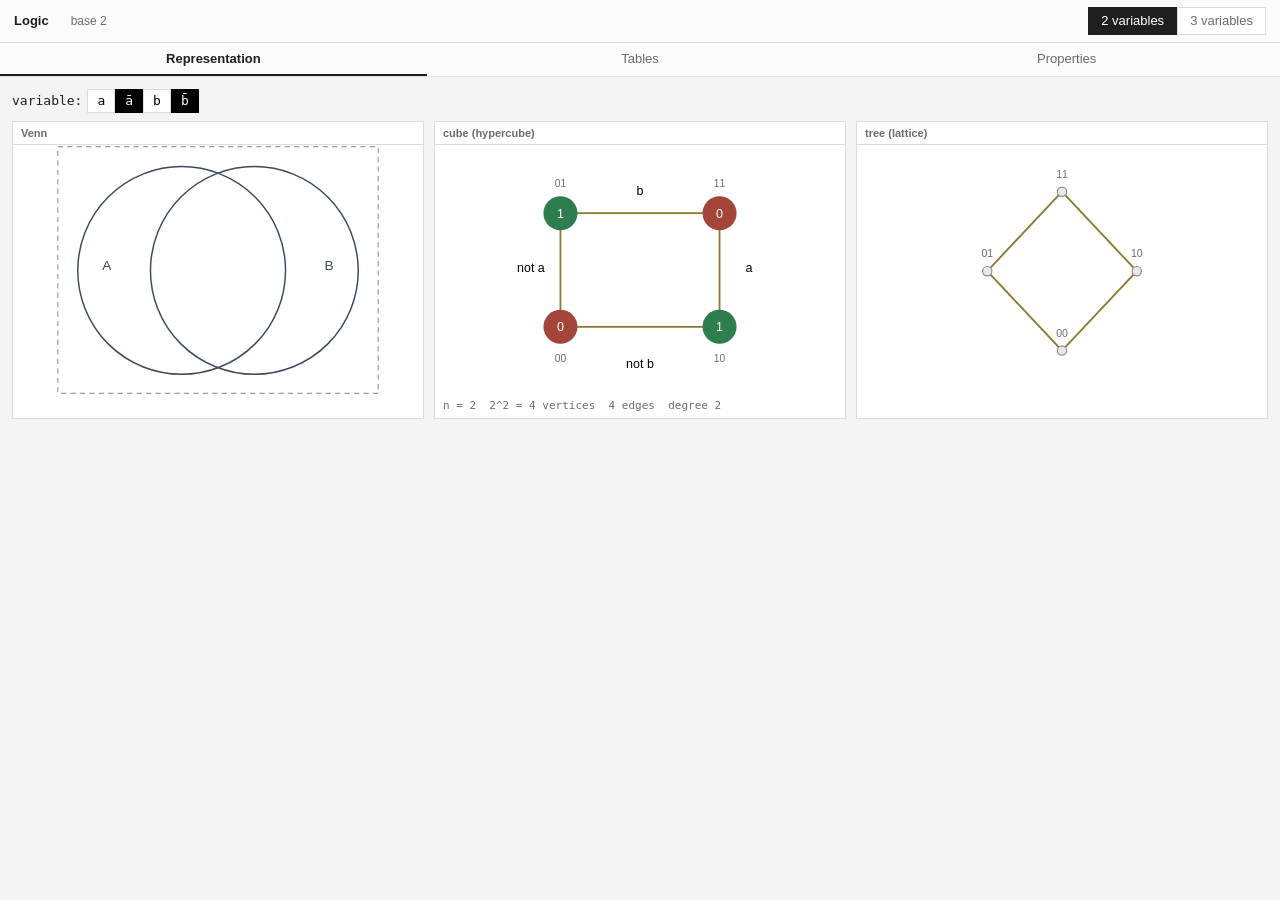
==== commit 2091184b: "feat(studio): physics tab - gates as unit squares, 1s as 1kg balls" ====
--- a/studio.html
+++ b/studio.html
@@ -62,6 +62,10 @@
 .vc{fill:none;stroke:#3a4a5a;stroke-width:1.4;pointer-events:none}
 .vl{fill:#3a4a5a;font-size:13px;text-anchor:middle;pointer-events:none}
 .af{fill:transparent}
+.psq{width:46px;height:46px;display:block;margin:auto}
+.psqbox{fill:#fff;stroke:#c4c4c4;stroke-width:1}
+.pball{fill:#e0a53a;stroke:#8a6a20;stroke-width:.8}
+.pcom{fill:#c0392b}
 .fn{display:block;font-size:9px;color:#6b6b6b;margin-top:1px}
 .uv{fill:none;stroke:#9a9a9a;stroke-width:1.1;stroke-dasharray:5 4}
 .atom:hover .af{fill:rgba(224,165,58,.18)}
@@ -112,12 +116,16 @@
 <button class="subtab active" data-s="reps">representations</button>
 <button class="subtab" data-s="matrix">matrix</button>
 <button class="subtab" data-s="uni">universal</button>
+<button class="subtab" data-s="phys">physics</button>
 </div>
 <div id="s-reps"><div class="card"><h2>the 16 functions&nbsp;&nbsp;(two variables)</h2>
 <div class="body"><div class="tblwrap"><table class="grid " data-sortable="1"><thead><tr><th>#</th><th>symbol</th><th>expression</th><th>matrix</th><th>det</th><th>trace</th><th>eigen</th><th>rank</th><th>code</th><th>SOP</th><th>ANF</th><th>Walsh</th><th>set</th><th>NPN</th></tr></thead><tbody><tr><td>0</td><td>⊥</td><td>0<span class="fn">(FALSE)</span></td><td><span class="mtx"><span class="br">[</span><span class="cells"><span>0</span><span>0</span><span>0</span><span>0</span></span><span class="br">]</span></span></td><td>0</td><td>0</td><td>0, 0</td><td>0</td><td>0000</td><td>0</td><td>0</td><td>+4 +0 +0 +0</td><td>∅</td><td>constant</td></tr><tr><td>1</td><td>∧</td><td>a ∧ b<span class="fn">(AND)</span></td><td><span class="mtx"><span class="br">[</span><span class="cells"><span>0</span><span>1</span><span>0</span><span>0</span></span><span class="br">]</span></span></td><td>0</td><td>0</td><td>0, 0</td><td>1</td><td>0001</td><td>A ∧ B</td><td>ab</td><td>+2 +2 +2 -2</td><td>A ∩ B</td><td>AND / NAND</td></tr><tr><td>2</td><td>a ∧ not b</td><td>a ∧ not b</td><td><span class="mtx"><span class="br">[</span><span class="cells"><span>0</span><span>0</span><span>0</span><span>1</span></span><span class="br">]</span></span></td><td>0</td><td>1</td><td>1, 0</td><td>1</td><td>0010</td><td>A ∧ not B</td><td>a ⊕ ab</td><td>+2 -2 +2 +2</td><td>A − B</td><td>AND / NAND</td></tr><tr><td>3</td><td>a</td><td>a</td><td><span class="mtx"><span class="br">[</span><span class="cells"><span>0</span><span>1</span><span>0</span><span>1</span></span><span class="br">]</span></span></td><td>0</td><td>1</td><td>1, 0</td><td>1</td><td>0011</td><td>A ∧ not B ∨ A ∧ B</td><td>a</td><td>+0 +0 +4 +0</td><td>A</td><td>projection</td></tr><tr><td>4</td><td>not a ∧ b</td><td>not a ∧ b</td><td><span class="mtx"><span class="br">[</span><span class="cells"><span>1</span><span>0</span><span>0</span><span>0</span></span><span class="br">]</span></span></td><td>0</td><td>1</td><td>1, 0</td><td>1</td><td>0100</td><td>not A ∧ B</td><td>b ⊕ ab</td><td>+2 +2 -2 +2</td><td>B − A</td><td>AND / NAND</td></tr><tr><td>5</td><td>b</td><td>b</td><td><span class="mtx"><span class="br">[</span><span class="cells"><span>1</span><span>1</span><span>0</span><span>0</span></span><span class="br">]</span></span></td><td>0</td><td>1</td><td>1, 0</td><td>1</td><td>0101</td><td>not A ∧ B ∨ A ∧ B</td><td>b</td><td>+0 +4 +0 +0</td><td>B</td><td>projection</td></tr><tr><td>6</td><td>⊕</td><td>(a ∧ not b) ∨ (not a ∧ b)<span class="fn">(XOR)</span></td><td><span class="mtx"><span class="br">[</span><span class="cells"><span>1</span><span>0</span><span>0</span><span>1</span></span><span class="br">]</span></span></td><td>1</td><td>2</td><td>1, 1</td><td>2</td><td>0110</td><td>not A ∧ B ∨ A ∧ not B</td><td>a ⊕ b</td><td>+0 +0 +0 +4</td><td>A △ B</td><td>XOR / XNOR</td></tr><tr><td>7</td><td>∨</td><td>a ∨ b<span class="fn">(OR)</span></td><td><span class="mtx"><span class="br">[</span><span class="cells"><span>1</span><span>1</span><span>0</span><span>1</span></span><span class="br">]</span></span></td><td>1</td><td>2</td><td>1, 1</td><td>2</td><td>0111</td><td>not A ∧ B ∨ A ∧ not B ∨ A ∧ B</td><td>a ⊕ b ⊕ ab</td><td>-2 +2 +2 +2</td><td>A ∪ B</td><td>AND / NAND</td></tr><tr><td>8</td><td>↓</td><td>not a ∧ not b<span class="fn">(NOR)</span></td><td><span class="mtx"><span class="br">[</span><span class="cells"><span>0</span><span>0</span><span>1</span><span>0</span></span><span class="br">]</span></span></td><td>0</td><td>0</td><td>0, 0</td><td>1</td><td>1000</td><td>not A ∧ not B</td><td>1 ⊕ a ⊕ b ⊕ ab</td><td>+2 -2 -2 -2</td><td>not A ∩ not B</td><td>AND / NAND</td></tr><tr><td>9</td><td>⊙</td><td>(a ∧ b) ∨ (not a ∧ not b)<span class="fn">(XNOR)</span></td><td><span class="mtx"><span class="br">[</span><span class="cells"><span>0</span><span>1</span><span>1</span><span>0</span></span><span class="br">]</span></span></td><td>-1</td><td>0</td><td>1, -1</td><td>2</td><td>1001</td><td>not A ∧ not B ∨ A ∧ B</td><td>1 ⊕ a ⊕ b</td><td>+0 +0 +0 -4</td><td>(A ∩ B) ∪ (not A ∩ not B)</td><td>XOR / XNOR</td></tr><tr><td>10</td><td>not b</td><td>not b</td><td><span class="mtx"><span class="br">[</span><span class="cells"><span>0</span><span>0</span><span>1</span><span>1</span></span><span class="br">]</span></span></td><td>0</td><td>1</td><td>1, 0</td><td>1</td><td>1010</td><td>not A ∧ not B ∨ A ∧ not B</td><td>1 ⊕ b</td><td>+0 -4 +0 +0</td><td>not B</td><td>projection</td></tr><tr><td>11</td><td>a ∨ not b</td><td>a ∨ not b</td><td><span class="mtx"><span class="br">[</span><span class="cells"><span>0</span><span>1</span><span>1</span><span>1</span></span><span class="br">]</span></span></td><td>-1</td><td>1</td><td>(1+√5)/2, (1−√5)/2</td><td>2</td><td>1011</td><td>not A ∧ not B ∨ A ∧ not B ∨ A ∧ B</td><td>1 ⊕ b ⊕ ab</td><td>-2 -2 +2 -2</td><td>A ∪ not B</td><td>AND / NAND</td></tr><tr><td>12</td><td>not a</td><td>not a</td><td><span class="mtx"><span class="br">[</span><span class="cells"><span>1</span><span>0</span><span>1</span><span>0</span></span><span class="br">]</span></span></td><td>0</td><td>1</td><td>1, 0</td><td>1</td><td>1100</td><td>not A ∧ not B ∨ not A ∧ B</td><td>1 ⊕ a</td><td>+0 +0 -4 +0</td><td>not A</td><td>projection</td></tr><tr><td>13</td><td>not a ∨ b</td><td>not a ∨ b</td><td><span class="mtx"><span class="br">[</span><span class="cells"><span>1</span><span>1</span><span>1</span><span>0</span></span><span class="br">]</span></span></td><td>-1</td><td>1</td><td>(1+√5)/2, (1−√5)/2</td><td>2</td><td>1101</td><td>not A ∧ not B ∨ not A ∧ B ∨ A ∧ B</td><td>1 ⊕ a ⊕ ab</td><td>-2 +2 -2 -2</td><td>not A ∪ B</td><td>AND / NAND</td></tr><tr><td>14</td><td>↑</td><td>not a ∨ not b<span class="fn">(NAND)</span></td><td><span class="mtx"><span class="br">[</span><span class="cells"><span>1</span><span>0</span><span>1</span><span>1</span></span><span class="br">]</span></span></td><td>1</td><td>2</td><td>1, 1</td><td>2</td><td>1110</td><td>not A ∧ not B ∨ not A ∧ B ∨ A ∧ not B</td><td>1 ⊕ ab</td><td>-2 -2 -2 +2</td><td>not A ∪ not B</td><td>AND / NAND</td></tr><tr><td>15</td><td>⊤</td><td>1<span class="fn">(TRUE)</span></td><td><span class="mtx"><span class="br">[</span><span class="cells"><span>1</span><span>1</span><span>1</span><span>1</span></span><span class="br">]</span></span></td><td>0</td><td>2</td><td>2, 0</td><td>1</td><td>1111</td><td>not A ∧ not B ∨ not A ∧ B ∨ A ∧ not B ∨ A ∧ B</td><td>1</td><td>-4 +0 +0 +0</td><td>U</td><td>constant</td></tr></tbody></table></div></div></div></div>
 <div id="s-matrix" class="hidden"><div class="card">
 <h2>the 2&times;2 matrix of each function &mdash; [[bit3, bit1], [bit4, bit2]]</h2>
 <div class="body"><div class="tblwrap"><table class="grid " data-sortable="1"><thead><tr><th>#</th><th>matrix</th><th>weight</th><th>det</th><th>trace</th><th>char poly</th><th>eigenvalues</th><th>rank</th><th>rank GF(2)</th><th>det GF(2)</th><th>class</th><th>MᵀM</th><th>σ</th><th>inverse</th><th>‖M‖</th></tr></thead><tbody><tr><td>0</td><td><span class="mtx"><span class="br">[</span><span class="cells"><span>0</span><span>0</span><span>0</span><span>0</span></span><span class="br">]</span></span></td><td>0</td><td>0</td><td>0</td><td>λ²</td><td>0, 0</td><td>0</td><td>0</td><td>0</td><td>idempotent</td><td><span class="mtx"><span class="br">[</span><span class="cells"><span>0</span><span>0</span><span>0</span><span>0</span></span><span class="br">]</span></span></td><td>0, 0</td><td>—</td><td>0</td></tr><tr><td>1</td><td><span class="mtx"><span class="br">[</span><span class="cells"><span>0</span><span>1</span><span>0</span><span>0</span></span><span class="br">]</span></span></td><td>1</td><td>0</td><td>0</td><td>λ²</td><td>0, 0</td><td>1</td><td>1</td><td>0</td><td>nilpotent</td><td><span class="mtx"><span class="br">[</span><span class="cells"><span>0</span><span>0</span><span>0</span><span>1</span></span><span class="br">]</span></span></td><td>1, 0</td><td>—</td><td>1</td></tr><tr><td>2</td><td><span class="mtx"><span class="br">[</span><span class="cells"><span>0</span><span>0</span><span>0</span><span>1</span></span><span class="br">]</span></span></td><td>1</td><td>0</td><td>1</td><td>λ² −1λ</td><td>1, 0</td><td>1</td><td>1</td><td>0</td><td>idempotent</td><td><span class="mtx"><span class="br">[</span><span class="cells"><span>0</span><span>0</span><span>0</span><span>1</span></span><span class="br">]</span></span></td><td>1, 0</td><td>—</td><td>1</td></tr><tr><td>3</td><td><span class="mtx"><span class="br">[</span><span class="cells"><span>0</span><span>1</span><span>0</span><span>1</span></span><span class="br">]</span></span></td><td>2</td><td>0</td><td>1</td><td>λ² −1λ</td><td>1, 0</td><td>1</td><td>1</td><td>0</td><td>idempotent</td><td><span class="mtx"><span class="br">[</span><span class="cells"><span>0</span><span>0</span><span>0</span><span>2</span></span><span class="br">]</span></span></td><td>√2, 0</td><td>—</td><td>√2</td></tr><tr><td>4</td><td><span class="mtx"><span class="br">[</span><span class="cells"><span>1</span><span>0</span><span>0</span><span>0</span></span><span class="br">]</span></span></td><td>1</td><td>0</td><td>1</td><td>λ² −1λ</td><td>1, 0</td><td>1</td><td>1</td><td>0</td><td>idempotent</td><td><span class="mtx"><span class="br">[</span><span class="cells"><span>1</span><span>0</span><span>0</span><span>0</span></span><span class="br">]</span></span></td><td>1, 0</td><td>—</td><td>1</td></tr><tr><td>5</td><td><span class="mtx"><span class="br">[</span><span class="cells"><span>1</span><span>1</span><span>0</span><span>0</span></span><span class="br">]</span></span></td><td>2</td><td>0</td><td>1</td><td>λ² −1λ</td><td>1, 0</td><td>1</td><td>1</td><td>0</td><td>idempotent</td><td><span class="mtx"><span class="br">[</span><span class="cells"><span>1</span><span>1</span><span>1</span><span>1</span></span><span class="br">]</span></span></td><td>√2, 0</td><td>—</td><td>√2</td></tr><tr><td>6</td><td><span class="mtx"><span class="br">[</span><span class="cells"><span>1</span><span>0</span><span>0</span><span>1</span></span><span class="br">]</span></span></td><td>2</td><td>1</td><td>2</td><td>λ² −2λ +1</td><td>1, 1</td><td>2</td><td>2</td><td>1</td><td>involution</td><td><span class="mtx"><span class="br">[</span><span class="cells"><span>1</span><span>0</span><span>0</span><span>1</span></span><span class="br">]</span></span></td><td>1, 1</td><td><span class="mtx"><span class="br">[</span><span class="cells"><span>1</span><span>0</span><span>0</span><span>1</span></span><span class="br">]</span></span>/1</td><td>√2</td></tr><tr><td>7</td><td><span class="mtx"><span class="br">[</span><span class="cells"><span>1</span><span>1</span><span>0</span><span>1</span></span><span class="br">]</span></span></td><td>3</td><td>1</td><td>2</td><td>λ² −2λ +1</td><td>1, 1</td><td>2</td><td>2</td><td>1</td><td>—</td><td><span class="mtx"><span class="br">[</span><span class="cells"><span>1</span><span>1</span><span>1</span><span>2</span></span><span class="br">]</span></span></td><td>√((3+√5)/2), √((3−√5)/2)</td><td><span class="mtx"><span class="br">[</span><span class="cells"><span>1</span><span>-1</span><span>0</span><span>1</span></span><span class="br">]</span></span>/1</td><td>√3</td></tr><tr><td>8</td><td><span class="mtx"><span class="br">[</span><span class="cells"><span>0</span><span>0</span><span>1</span><span>0</span></span><span class="br">]</span></span></td><td>1</td><td>0</td><td>0</td><td>λ²</td><td>0, 0</td><td>1</td><td>1</td><td>0</td><td>nilpotent</td><td><span class="mtx"><span class="br">[</span><span class="cells"><span>1</span><span>0</span><span>0</span><span>0</span></span><span class="br">]</span></span></td><td>1, 0</td><td>—</td><td>1</td></tr><tr><td>9</td><td><span class="mtx"><span class="br">[</span><span class="cells"><span>0</span><span>1</span><span>1</span><span>0</span></span><span class="br">]</span></span></td><td>2</td><td>-1</td><td>0</td><td>λ² −1</td><td>1, -1</td><td>2</td><td>2</td><td>1</td><td>involution</td><td><span class="mtx"><span class="br">[</span><span class="cells"><span>1</span><span>0</span><span>0</span><span>1</span></span><span class="br">]</span></span></td><td>1, 1</td><td><span class="mtx"><span class="br">[</span><span class="cells"><span>0</span><span>-1</span><span>-1</span><span>0</span></span><span class="br">]</span></span>/-1</td><td>√2</td></tr><tr><td>10</td><td><span class="mtx"><span class="br">[</span><span class="cells"><span>0</span><span>0</span><span>1</span><span>1</span></span><span class="br">]</span></span></td><td>2</td><td>0</td><td>1</td><td>λ² −1λ</td><td>1, 0</td><td>1</td><td>1</td><td>0</td><td>idempotent</td><td><span class="mtx"><span class="br">[</span><span class="cells"><span>1</span><span>1</span><span>1</span><span>1</span></span><span class="br">]</span></span></td><td>√2, 0</td><td>—</td><td>√2</td></tr><tr><td>11</td><td><span class="mtx"><span class="br">[</span><span class="cells"><span>0</span><span>1</span><span>1</span><span>1</span></span><span class="br">]</span></span></td><td>3</td><td>-1</td><td>1</td><td>λ² −1λ −1</td><td>(1+√5)/2, (1−√5)/2</td><td>2</td><td>2</td><td>1</td><td>—</td><td><span class="mtx"><span class="br">[</span><span class="cells"><span>1</span><span>1</span><span>1</span><span>2</span></span><span class="br">]</span></span></td><td>√((3+√5)/2), √((3−√5)/2)</td><td><span class="mtx"><span class="br">[</span><span class="cells"><span>1</span><span>-1</span><span>-1</span><span>0</span></span><span class="br">]</span></span>/-1</td><td>√3</td></tr><tr><td>12</td><td><span class="mtx"><span class="br">[</span><span class="cells"><span>1</span><span>0</span><span>1</span><span>0</span></span><span class="br">]</span></span></td><td>2</td><td>0</td><td>1</td><td>λ² −1λ</td><td>1, 0</td><td>1</td><td>1</td><td>0</td><td>idempotent</td><td><span class="mtx"><span class="br">[</span><span class="cells"><span>2</span><span>0</span><span>0</span><span>0</span></span><span class="br">]</span></span></td><td>√2, 0</td><td>—</td><td>√2</td></tr><tr><td>13</td><td><span class="mtx"><span class="br">[</span><span class="cells"><span>1</span><span>1</span><span>1</span><span>0</span></span><span class="br">]</span></span></td><td>3</td><td>-1</td><td>1</td><td>λ² −1λ −1</td><td>(1+√5)/2, (1−√5)/2</td><td>2</td><td>2</td><td>1</td><td>—</td><td><span class="mtx"><span class="br">[</span><span class="cells"><span>2</span><span>1</span><span>1</span><span>1</span></span><span class="br">]</span></span></td><td>√((3+√5)/2), √((3−√5)/2)</td><td><span class="mtx"><span class="br">[</span><span class="cells"><span>0</span><span>-1</span><span>-1</span><span>1</span></span><span class="br">]</span></span>/-1</td><td>√3</td></tr><tr><td>14</td><td><span class="mtx"><span class="br">[</span><span class="cells"><span>1</span><span>0</span><span>1</span><span>1</span></span><span class="br">]</span></span></td><td>3</td><td>1</td><td>2</td><td>λ² −2λ +1</td><td>1, 1</td><td>2</td><td>2</td><td>1</td><td>—</td><td><span class="mtx"><span class="br">[</span><span class="cells"><span>2</span><span>1</span><span>1</span><span>1</span></span><span class="br">]</span></span></td><td>√((3+√5)/2), √((3−√5)/2)</td><td><span class="mtx"><span class="br">[</span><span class="cells"><span>1</span><span>0</span><span>-1</span><span>1</span></span><span class="br">]</span></span>/1</td><td>√3</td></tr><tr><td>15</td><td><span class="mtx"><span class="br">[</span><span class="cells"><span>1</span><span>1</span><span>1</span><span>1</span></span><span class="br">]</span></span></td><td>4</td><td>0</td><td>2</td><td>λ² −2λ</td><td>2, 0</td><td>1</td><td>1</td><td>0</td><td>—</td><td><span class="mtx"><span class="br">[</span><span class="cells"><span>2</span><span>2</span><span>2</span><span>2</span></span><span class="br">]</span></span></td><td>2, 0</td><td>—</td><td>2</td></tr></tbody></table></div></div></div></div>
+<div id="s-phys" class="hidden"><div class="card">
+<h2>the gate as a unit square &mdash; every 1 is a 1&nbsp;kg ball at its cell centre</h2>
+<div class="body"><div class="tblwrap"><div class="tblwrap"><table class="grid " data-sortable="1"><thead><tr><th>#</th><th>symbol</th><th>square</th><th>mass (kg)</th><th>centre of mass</th><th>I about centre</th><th>I about COM</th><th>radius of gyration</th></tr></thead><tbody><tr><td>0</td><td>⊥</td><td><svg viewBox="0 0 46 46" class="psq"><rect x="3.0" y="3.0" width="40.0" height="40.0" class="psqbox"/></svg></td><td>0</td><td>—</td><td>0</td><td>0</td><td>—</td></tr><tr><td>1</td><td>∧</td><td><svg viewBox="0 0 46 46" class="psq"><rect x="3.0" y="3.0" width="40.0" height="40.0" class="psqbox"/><circle cx="33.0" cy="13.0" r="6.4" class="pball"/><circle cx="33.0" cy="13.0" r="2.4" class="pcom"/></svg></td><td>1</td><td>(0.25, 0.25)</td><td>0.125</td><td>0</td><td>0.0000</td></tr><tr><td>2</td><td>a ∧ not b</td><td><svg viewBox="0 0 46 46" class="psq"><rect x="3.0" y="3.0" width="40.0" height="40.0" class="psqbox"/><circle cx="33.0" cy="33.0" r="6.4" class="pball"/><circle cx="33.0" cy="33.0" r="2.4" class="pcom"/></svg></td><td>1</td><td>(0.25, -0.25)</td><td>0.125</td><td>0</td><td>0.0000</td></tr><tr><td>3</td><td>a</td><td><svg viewBox="0 0 46 46" class="psq"><rect x="3.0" y="3.0" width="40.0" height="40.0" class="psqbox"/><circle cx="33.0" cy="33.0" r="6.4" class="pball"/><circle cx="33.0" cy="13.0" r="6.4" class="pball"/><circle cx="33.0" cy="23.0" r="2.4" class="pcom"/></svg></td><td>2</td><td>(0.25, 0.00)</td><td>0.25</td><td>0.125</td><td>0.2500</td></tr><tr><td>4</td><td>not a ∧ b</td><td><svg viewBox="0 0 46 46" class="psq"><rect x="3.0" y="3.0" width="40.0" height="40.0" class="psqbox"/><circle cx="13.0" cy="13.0" r="6.4" class="pball"/><circle cx="13.0" cy="13.0" r="2.4" class="pcom"/></svg></td><td>1</td><td>(-0.25, 0.25)</td><td>0.125</td><td>0</td><td>0.0000</td></tr><tr><td>5</td><td>b</td><td><svg viewBox="0 0 46 46" class="psq"><rect x="3.0" y="3.0" width="40.0" height="40.0" class="psqbox"/><circle cx="13.0" cy="13.0" r="6.4" class="pball"/><circle cx="33.0" cy="13.0" r="6.4" class="pball"/><circle cx="23.0" cy="13.0" r="2.4" class="pcom"/></svg></td><td>2</td><td>(0.00, 0.25)</td><td>0.25</td><td>0.125</td><td>0.2500</td></tr><tr><td>6</td><td>⊕</td><td><svg viewBox="0 0 46 46" class="psq"><rect x="3.0" y="3.0" width="40.0" height="40.0" class="psqbox"/><circle cx="13.0" cy="13.0" r="6.4" class="pball"/><circle cx="33.0" cy="33.0" r="6.4" class="pball"/><circle cx="23.0" cy="23.0" r="2.4" class="pcom"/></svg></td><td>2</td><td>(0.00, 0.00)</td><td>0.25</td><td>0.25</td><td>0.3536</td></tr><tr><td>7</td><td>∨</td><td><svg viewBox="0 0 46 46" class="psq"><rect x="3.0" y="3.0" width="40.0" height="40.0" class="psqbox"/><circle cx="13.0" cy="13.0" r="6.4" class="pball"/><circle cx="33.0" cy="33.0" r="6.4" class="pball"/><circle cx="33.0" cy="13.0" r="6.4" class="pball"/><circle cx="33.0" cy="13.0" r="2.4" class="pcom"/></svg></td><td>3</td><td>(0.08, 0.08)</td><td>0.375</td><td>0.333333</td><td>0.3333</td></tr><tr><td>8</td><td>↓</td><td><svg viewBox="0 0 46 46" class="psq"><rect x="3.0" y="3.0" width="40.0" height="40.0" class="psqbox"/><circle cx="13.0" cy="33.0" r="6.4" class="pball"/><circle cx="13.0" cy="33.0" r="2.4" class="pcom"/></svg></td><td>1</td><td>(-0.25, -0.25)</td><td>0.125</td><td>0</td><td>0.0000</td></tr><tr><td>9</td><td>⊙</td><td><svg viewBox="0 0 46 46" class="psq"><rect x="3.0" y="3.0" width="40.0" height="40.0" class="psqbox"/><circle cx="13.0" cy="33.0" r="6.4" class="pball"/><circle cx="33.0" cy="13.0" r="6.4" class="pball"/><circle cx="23.0" cy="23.0" r="2.4" class="pcom"/></svg></td><td>2</td><td>(0.00, 0.00)</td><td>0.25</td><td>0.25</td><td>0.3536</td></tr><tr><td>10</td><td>not b</td><td><svg viewBox="0 0 46 46" class="psq"><rect x="3.0" y="3.0" width="40.0" height="40.0" class="psqbox"/><circle cx="13.0" cy="33.0" r="6.4" class="pball"/><circle cx="33.0" cy="33.0" r="6.4" class="pball"/><circle cx="23.0" cy="33.0" r="2.4" class="pcom"/></svg></td><td>2</td><td>(0.00, -0.25)</td><td>0.25</td><td>0.125</td><td>0.2500</td></tr><tr><td>11</td><td>a ∨ not b</td><td><svg viewBox="0 0 46 46" class="psq"><rect x="3.0" y="3.0" width="40.0" height="40.0" class="psqbox"/><circle cx="13.0" cy="33.0" r="6.4" class="pball"/><circle cx="33.0" cy="33.0" r="6.4" class="pball"/><circle cx="33.0" cy="13.0" r="6.4" class="pball"/><circle cx="33.0" cy="33.0" r="2.4" class="pcom"/></svg></td><td>3</td><td>(0.08, -0.08)</td><td>0.375</td><td>0.333333</td><td>0.3333</td></tr><tr><td>12</td><td>not a</td><td><svg viewBox="0 0 46 46" class="psq"><rect x="3.0" y="3.0" width="40.0" height="40.0" class="psqbox"/><circle cx="13.0" cy="33.0" r="6.4" class="pball"/><circle cx="13.0" cy="13.0" r="6.4" class="pball"/><circle cx="13.0" cy="23.0" r="2.4" class="pcom"/></svg></td><td>2</td><td>(-0.25, 0.00)</td><td>0.25</td><td>0.125</td><td>0.2500</td></tr><tr><td>13</td><td>not a ∨ b</td><td><svg viewBox="0 0 46 46" class="psq"><rect x="3.0" y="3.0" width="40.0" height="40.0" class="psqbox"/><circle cx="13.0" cy="33.0" r="6.4" class="pball"/><circle cx="13.0" cy="13.0" r="6.4" class="pball"/><circle cx="33.0" cy="13.0" r="6.4" class="pball"/><circle cx="13.0" cy="13.0" r="2.4" class="pcom"/></svg></td><td>3</td><td>(-0.08, 0.08)</td><td>0.375</td><td>0.333333</td><td>0.3333</td></tr><tr><td>14</td><td>↑</td><td><svg viewBox="0 0 46 46" class="psq"><rect x="3.0" y="3.0" width="40.0" height="40.0" class="psqbox"/><circle cx="13.0" cy="33.0" r="6.4" class="pball"/><circle cx="13.0" cy="13.0" r="6.4" class="pball"/><circle cx="33.0" cy="33.0" r="6.4" class="pball"/><circle cx="13.0" cy="33.0" r="2.4" class="pcom"/></svg></td><td>3</td><td>(-0.08, -0.08)</td><td>0.375</td><td>0.333333</td><td>0.3333</td></tr><tr><td>15</td><td>⊤</td><td><svg viewBox="0 0 46 46" class="psq"><rect x="3.0" y="3.0" width="40.0" height="40.0" class="psqbox"/><circle cx="13.0" cy="33.0" r="6.4" class="pball"/><circle cx="13.0" cy="13.0" r="6.4" class="pball"/><circle cx="33.0" cy="33.0" r="6.4" class="pball"/><circle cx="33.0" cy="13.0" r="6.4" class="pball"/><circle cx="23.0" cy="23.0" r="2.4" class="pcom"/></svg></td><td>4</td><td>(0.00, 0.00)</td><td>0.5</td><td>0.5</td><td>0.3536</td></tr></tbody></table></div></div></div></div></div>
 <div id="s-uni" class="hidden"><div class="card">
 <h2>the 16 functions written inside each of the 17 minimal complete bases</h2>
 <div class="body"><div class="tblwrap"><table class="grid synth" data-sortable="1"><thead><tr><th>function ↓ / base →</th><th>1</th><th>2</th><th>3</th><th>4</th><th>5</th><th>6</th><th>7</th><th>8</th><th>9</th><th>10</th><th>11</th><th>12</th><th>13</th><th>14</th><th>15</th><th>16</th><th>17</th></tr></thead><tbody><tr><td>0<span class="fn">(FALSE)</span></td><td>(a nand (a nand a)) nand (a nand (a nand a))</td><td>a nor (a nor a)</td><td>a and not b(a, a)</td><td>a and not b(a, a)</td><td>a and not b(a, a)</td><td>a and not b(a, a)</td><td>a and not a</td><td>0</td><td>not(b or not a(a, a))</td><td>a xor a</td><td>not(a or not a)</td><td>0</td><td>a xor a</td><td>a xor a</td><td>0</td><td>a xor a</td><td>a xor a</td></tr><tr><td>a ∧ b<span class="fn">(AND)</span></td><td>(a nand (a nand a)) nand ((a nand a) nand (b nand b))</td><td>a nor b</td><td>a and not b(b or not a(a, b), b)</td><td>a and not b(not a, b)</td><td>a and not b(a and not b(1, a), b)</td><td>a xnor (a and not b(b, a))</td><td>not a and not b</td><td>b or not a(b or not a(b or not a(a, b), b), 0)</td><td>b or not a(b or not a(b or not a(a, b), b), not(b or not a(a, a)))</td><td>a xor (b or not a(b, a))</td><td>not(a or b)</td><td>(a xnor b) and (a xnor 0)</td><td>(a xor 1) and (b xor 1)</td><td>(a and b) xnor (a xor b)</td><td>0 xnor (a or b)</td><td>1 xor (a or b)</td><td>(a or b) xnor (a xor a)</td></tr><tr><td>a ∧ not b</td><td>(a nand (a nand a)) nand (b nand (a nand a))</td><td>a nor (a nor b)</td><td>a and not b(b, a)</td><td>a and not b(b, a)</td><td>a and not b(b, a)</td><td>a and not b(b, a)</td><td>b and not a</td><td>b or not a(b or not a(b, a), 0)</td><td>not(b or not a(b, a))</td><td>(b or not a(a, a)) xor (b or not a(b, a))</td><td>not(a or not b)</td><td>b and (a xnor 0)</td><td>b and (a xor b)</td><td>b and (a xor b)</td><td>(a or b) xnor (a xnor 0)</td><td>a xor (a or b)</td><td>a xor (a or b)</td></tr><tr><td>a</td><td>a nand a</td><td>a nor a</td><td>b or not a(a, a and not b(a, a))</td><td>not a</td><td>a and not b(1, a)</td><td>a xnor (a and not b(a, a))</td><td>not a</td><td>b or not a(a, 0)</td><td>not a</td><td>b or not a(a, a xor a)</td><td>not a</td><td>a xnor 0</td><td>a xor 1</td><td>a xnor (a xor a)</td><td>a xnor 0</td><td>a xor 1</td><td>a xnor (a xor a)</td></tr><tr><td>not a ∧ b</td><td>(a nand (a nand a)) nand (a nand (a nand b))</td><td>b nor (a nor a)</td><td>a and not b(a, b)</td><td>a and not b(a, b)</td><td>a and not b(a, b)</td><td>a and not b(a, b)</td><td>a and not b</td><td>b or not a(b or not a(a, b), 0)</td><td>not(b or not a(a, b))</td><td>(b or not a(a, a)) xor (b or not a(a, b))</td><td>not(b or not a)</td><td>a and (b xnor 0)</td><td>a and (a xor b)</td><td>a and (a xor b)</td><td>(a or b) xnor (b xnor 0)</td><td>b xor (a or b)</td><td>b xor (a or b)</td></tr><tr><td>b</td><td>b nand b</td><td>b nor b</td><td>b or not a(b, a and not b(a, a))</td><td>not b</td><td>a and not b(1, b)</td><td>b xnor (a and not b(a, a))</td><td>not b</td><td>b or not a(b, 0)</td><td>not b</td><td>b or not a(b, a xor a)</td><td>not b</td><td>b xnor 0</td><td>b xor 1</td><td>a xnor (a xor b)</td><td>b xnor 0</td><td>b xor 1</td><td>a xnor (a xor b)</td></tr><tr><td>(a ∧ not b) ∨ (not a ∧ b)<span class="fn">(XOR)</span></td><td>(a nand (a nand b)) nand (b nand (a nand a))</td><td>(a nor b) nor ((a nor a) nor (b nor b))</td><td>b or not a(b or not a(a, b), a and not b(b, a))</td><td>a and not b(not(a and not b(a, a)), a and not b(not(a and not b(a, b)), a and not b(b, a)))</td><td>a and not b(1, a and not b(a and not b(1, a and not b(a, b)), a and not b(b, a)))</td><td>(a and not b(a, a)) xnor (a xnor b)</td><td>not(a and b) and not(not a and not b)</td><td>b or not a(b or not a(a, b), b or not a(b or not a(b, a), 0))</td><td>b or not a(b or not a(a, b), not(b or not a(b, a)))</td><td>a xor b</td><td>not(a or not b) or not(b or not a)</td><td>a xnor (b xnor 0)</td><td>a xor b</td><td>a xor b</td><td>a xnor (b xnor 0)</td><td>a xor b</td><td>a xor b</td></tr><tr><td>a ∨ b<span class="fn">(OR)</span></td><td>a nand b</td><td>(a nor (a nor a)) nor ((a nor a) nor (b nor b))</td><td>b or not a(a, a and not b(a, b))</td><td>not(a and not b(a, a and not b(a, b)))</td><td>a and not b(1, a and not b(a, a and not b(a, b)))</td><td>a xnor (a and not b(a, b))</td><td>not(a and b)</td><td>b or not a(a, b or not a(b, 0))</td><td>b or not a(a, not b)</td><td>b or not a(a, a xor b)</td><td>not a or not b</td><td>0 xnor (a and b)</td><td>1 xor (a and b)</td><td>(a and b) xnor (a xor a)</td><td>(a xnor 0) or (b xnor 0)</td><td>(a xor b) or (a xor 1)</td><td>(a or b) xnor (a xor b)</td></tr><tr><td>not a ∧ not b<span class="fn">(NOR)</span></td><td>(a nand b) nand (a nand b)</td><td>(a nor a) nor (b nor b)</td><td>a and not b(a, a and not b(a, b))</td><td>a and not b(a, a and not b(a, b))</td><td>a and not b(a, a and not b(a, b))</td><td>a and not b(a, a and not b(a, b))</td><td>a and b</td><td>b or not a(b or not a(a, b or not a(b, 0)), 0)</td><td>b or not a(b or not a(a, not b), not(b or not a(a, a)))</td><td>a xor ((b or not a(a, a)) xor (b or not a(a, b)))</td><td>not(not a or not b)</td><td>a and b</td><td>a and b</td><td>a and b</td><td>(a or b) xnor (a xnor b)</td><td>(a or b) xor (a xor b)</td><td>(a or b) xnor (a xnor b)</td></tr><tr><td>(a ∧ b) ∨ (not a ∧ not b)<span class="fn">(XNOR)</span></td><td>(a nand b) nand ((a nand a) nand (b nand b))</td><td>(a nor (a nor b)) nor (b nor (a nor a))</td><td>a and not b(b or not a(a, b), a and not b(b, a))</td><td>a and not b(not(a and not b(a, b)), a and not b(b, a))</td><td>a and not b(a and not b(1, a and not b(a, b)), a and not b(b, a))</td><td>a xnor b</td><td>not(a and not b) and not(b and not a)</td><td>b or not a(b or not a(a, b or not a(b, 0)), b or not a(b or not a(b or not a(a, b), b), 0))</td><td>b or not a(b or not a(a, not b), b or not a(b or not a(b or not a(a, b), b), not(b or not a(a, a))))</td><td>(b or not a(a, a)) xor (a xor b)</td><td>not(a or b) or not(not a or not b)</td><td>a xnor b</td><td>a xor (b xor 1)</td><td>a xnor b</td><td>a xnor b</td><td>a xor (b xor 1)</td><td>a xnor b</td></tr><tr><td>not b</td><td>b</td><td>b</td><td>b</td><td>b</td><td>b</td><td>b</td><td>b</td><td>b</td><td>b</td><td>b</td><td>b</td><td>b</td><td>b</td><td>b</td><td>b</td><td>b</td><td>b</td></tr><tr><td>a ∨ not b</td><td>a nand (a nand b)</td><td>(a nor (a nor a)) nor (b nor (a nor a))</td><td>b or not a(a, b)</td><td>not(a and not b(a, b))</td><td>a and not b(1, a and not b(a, b))</td><td>(a and not b(a, a)) xnor (a and not b(a, b))</td><td>not(a and not b)</td><td>b or not a(a, b)</td><td>b or not a(a, b)</td><td>b or not a(a, b)</td><td>b or not a</td><td>a xnor (a and b)</td><td>(a and b) xor (a xor 1)</td><td>a xnor (a and b)</td><td>b or (a xnor b)</td><td>b or (a xor 1)</td><td>b or (a xnor b)</td></tr><tr><td>not a</td><td>a</td><td>a</td><td>a</td><td>a</td><td>a</td><td>a</td><td>a</td><td>a</td><td>a</td><td>a</td><td>a</td><td>a</td><td>a</td><td>a</td><td>a</td><td>a</td><td>a</td></tr><tr><td>not a ∨ b</td><td>b nand (a nand a)</td><td>(a nor (a nor a)) nor (a nor (a nor b))</td><td>b or not a(b, a)</td><td>not(a and not b(b, a))</td><td>a and not b(1, a and not b(b, a))</td><td>(a and not b(a, a)) xnor (a and not b(b, a))</td><td>not(b and not a)</td><td>b or not a(b, a)</td><td>b or not a(b, a)</td><td>b or not a(b, a)</td><td>a or not b</td><td>b xnor (a and b)</td><td>(a and b) xor (b xor 1)</td><td>b xnor (a and b)</td><td>a or (a xnor b)</td><td>a or (b xor 1)</td><td>a or (a xnor b)</td></tr><tr><td>not a ∨ not b<span class="fn">(NAND)</span></td><td>(a nand a) nand (b nand b)</td><td>(a nor b) nor (a nor b)</td><td>b or not a(b or not a(a, b), b)</td><td>a and not b(not(a and not b(a, a)), a and not b(not a, b))</td><td>a and not b(1, a and not b(a and not b(1, a), b))</td><td>a xnor ((a and not b(a, a)) xnor (a and not b(b, a)))</td><td>not(not a and not b)</td><td>b or not a(b or not a(a, b), b)</td><td>b or not a(b or not a(a, b), b)</td><td>b or not a(b or not a(a, b), b)</td><td>a or b</td><td>(a and b) xnor (a xnor b)</td><td>(a and b) xor (a xor b)</td><td>(a and b) xnor (a xnor b)</td><td>a or b</td><td>a or b</td><td>a or b</td></tr><tr><td>1<span class="fn">(TRUE)</span></td><td>a nand (a nand a)</td><td>(a nor (a nor a)) nor (a nor (a nor a))</td><td>b or not a(a, a)</td><td>not(a and not b(a, a))</td><td>1</td><td>a xnor a</td><td>not(a and not a)</td><td>b or not a(a, a)</td><td>b or not a(a, a)</td><td>b or not a(a, a)</td><td>a or not a</td><td>a xnor a</td><td>1</td><td>a xnor a</td><td>a xnor a</td><td>1</td><td>a xnor a</td></tr></tbody></table></div><div class="legend">1 NAND   2 NOR   3 A ∧ not B + B ∨ not A   4 A ∧ not B + NOT   5 A ∧ not B + TRUE   6 A ∧ not B + XNOR   7 AND + NOT   8 B ∨ not A + FALSE   9 B ∨ not A + NOT   10 B ∨ not A + XOR   11 NOT + OR   12 AND + FALSE + XNOR   13 AND + TRUE + XOR   14 AND + XNOR + XOR   15 FALSE + OR + XNOR   16 OR + TRUE + XOR   17 OR + XNOR + XOR</div></div></div></div>
@@ -156,7 +164,7 @@
 document.querySelectorAll('#subtabs .subtab').forEach(function(b){b.onclick=function(){
   document.querySelectorAll('#subtabs .subtab').forEach(function(x){x.classList.remove('active')});
   b.classList.add('active');
-  ['reps','matrix','uni'].forEach(function(s){
+  ['reps','matrix','uni','phys'].forEach(function(s){
     document.getElementById('s-'+s).classList.toggle('hidden',s!==b.dataset.s);});};});
 
 /* ---- selection: literals + clicked minterms ---- */
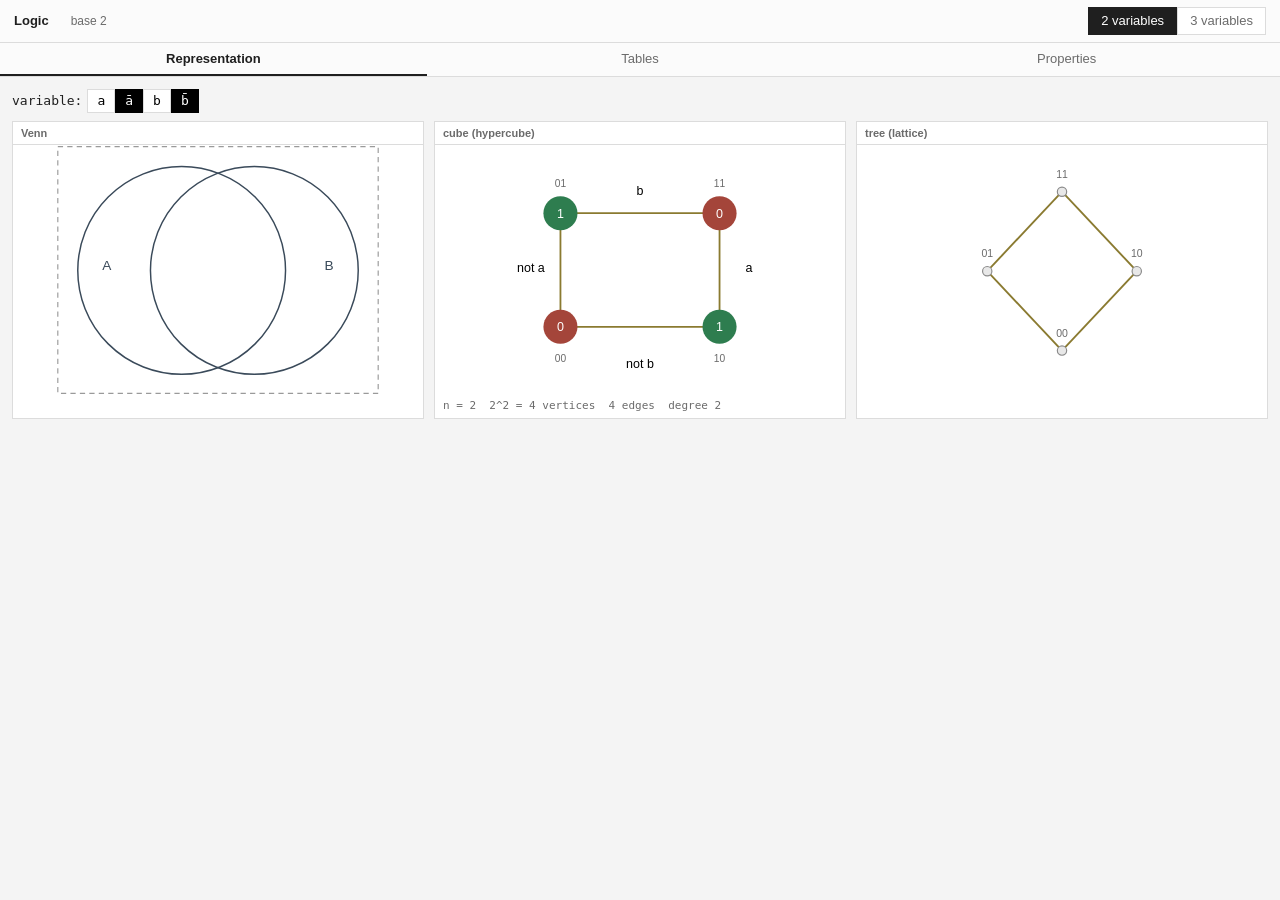
==== commit 4743913f: "fix(studio): physics values exact - fractions and surds, never decimals" ====
--- a/studio.html
+++ b/studio.html
@@ -125,7 +125,7 @@
 <div class="body"><div class="tblwrap"><table class="grid " data-sortable="1"><thead><tr><th>#</th><th>matrix</th><th>weight</th><th>det</th><th>trace</th><th>char poly</th><th>eigenvalues</th><th>rank</th><th>rank GF(2)</th><th>det GF(2)</th><th>class</th><th>MᵀM</th><th>σ</th><th>inverse</th><th>‖M‖</th></tr></thead><tbody><tr><td>0</td><td><span class="mtx"><span class="br">[</span><span class="cells"><span>0</span><span>0</span><span>0</span><span>0</span></span><span class="br">]</span></span></td><td>0</td><td>0</td><td>0</td><td>λ²</td><td>0, 0</td><td>0</td><td>0</td><td>0</td><td>idempotent</td><td><span class="mtx"><span class="br">[</span><span class="cells"><span>0</span><span>0</span><span>0</span><span>0</span></span><span class="br">]</span></span></td><td>0, 0</td><td>—</td><td>0</td></tr><tr><td>1</td><td><span class="mtx"><span class="br">[</span><span class="cells"><span>0</span><span>1</span><span>0</span><span>0</span></span><span class="br">]</span></span></td><td>1</td><td>0</td><td>0</td><td>λ²</td><td>0, 0</td><td>1</td><td>1</td><td>0</td><td>nilpotent</td><td><span class="mtx"><span class="br">[</span><span class="cells"><span>0</span><span>0</span><span>0</span><span>1</span></span><span class="br">]</span></span></td><td>1, 0</td><td>—</td><td>1</td></tr><tr><td>2</td><td><span class="mtx"><span class="br">[</span><span class="cells"><span>0</span><span>0</span><span>0</span><span>1</span></span><span class="br">]</span></span></td><td>1</td><td>0</td><td>1</td><td>λ² −1λ</td><td>1, 0</td><td>1</td><td>1</td><td>0</td><td>idempotent</td><td><span class="mtx"><span class="br">[</span><span class="cells"><span>0</span><span>0</span><span>0</span><span>1</span></span><span class="br">]</span></span></td><td>1, 0</td><td>—</td><td>1</td></tr><tr><td>3</td><td><span class="mtx"><span class="br">[</span><span class="cells"><span>0</span><span>1</span><span>0</span><span>1</span></span><span class="br">]</span></span></td><td>2</td><td>0</td><td>1</td><td>λ² −1λ</td><td>1, 0</td><td>1</td><td>1</td><td>0</td><td>idempotent</td><td><span class="mtx"><span class="br">[</span><span class="cells"><span>0</span><span>0</span><span>0</span><span>2</span></span><span class="br">]</span></span></td><td>√2, 0</td><td>—</td><td>√2</td></tr><tr><td>4</td><td><span class="mtx"><span class="br">[</span><span class="cells"><span>1</span><span>0</span><span>0</span><span>0</span></span><span class="br">]</span></span></td><td>1</td><td>0</td><td>1</td><td>λ² −1λ</td><td>1, 0</td><td>1</td><td>1</td><td>0</td><td>idempotent</td><td><span class="mtx"><span class="br">[</span><span class="cells"><span>1</span><span>0</span><span>0</span><span>0</span></span><span class="br">]</span></span></td><td>1, 0</td><td>—</td><td>1</td></tr><tr><td>5</td><td><span class="mtx"><span class="br">[</span><span class="cells"><span>1</span><span>1</span><span>0</span><span>0</span></span><span class="br">]</span></span></td><td>2</td><td>0</td><td>1</td><td>λ² −1λ</td><td>1, 0</td><td>1</td><td>1</td><td>0</td><td>idempotent</td><td><span class="mtx"><span class="br">[</span><span class="cells"><span>1</span><span>1</span><span>1</span><span>1</span></span><span class="br">]</span></span></td><td>√2, 0</td><td>—</td><td>√2</td></tr><tr><td>6</td><td><span class="mtx"><span class="br">[</span><span class="cells"><span>1</span><span>0</span><span>0</span><span>1</span></span><span class="br">]</span></span></td><td>2</td><td>1</td><td>2</td><td>λ² −2λ +1</td><td>1, 1</td><td>2</td><td>2</td><td>1</td><td>involution</td><td><span class="mtx"><span class="br">[</span><span class="cells"><span>1</span><span>0</span><span>0</span><span>1</span></span><span class="br">]</span></span></td><td>1, 1</td><td><span class="mtx"><span class="br">[</span><span class="cells"><span>1</span><span>0</span><span>0</span><span>1</span></span><span class="br">]</span></span>/1</td><td>√2</td></tr><tr><td>7</td><td><span class="mtx"><span class="br">[</span><span class="cells"><span>1</span><span>1</span><span>0</span><span>1</span></span><span class="br">]</span></span></td><td>3</td><td>1</td><td>2</td><td>λ² −2λ +1</td><td>1, 1</td><td>2</td><td>2</td><td>1</td><td>—</td><td><span class="mtx"><span class="br">[</span><span class="cells"><span>1</span><span>1</span><span>1</span><span>2</span></span><span class="br">]</span></span></td><td>√((3+√5)/2), √((3−√5)/2)</td><td><span class="mtx"><span class="br">[</span><span class="cells"><span>1</span><span>-1</span><span>0</span><span>1</span></span><span class="br">]</span></span>/1</td><td>√3</td></tr><tr><td>8</td><td><span class="mtx"><span class="br">[</span><span class="cells"><span>0</span><span>0</span><span>1</span><span>0</span></span><span class="br">]</span></span></td><td>1</td><td>0</td><td>0</td><td>λ²</td><td>0, 0</td><td>1</td><td>1</td><td>0</td><td>nilpotent</td><td><span class="mtx"><span class="br">[</span><span class="cells"><span>1</span><span>0</span><span>0</span><span>0</span></span><span class="br">]</span></span></td><td>1, 0</td><td>—</td><td>1</td></tr><tr><td>9</td><td><span class="mtx"><span class="br">[</span><span class="cells"><span>0</span><span>1</span><span>1</span><span>0</span></span><span class="br">]</span></span></td><td>2</td><td>-1</td><td>0</td><td>λ² −1</td><td>1, -1</td><td>2</td><td>2</td><td>1</td><td>involution</td><td><span class="mtx"><span class="br">[</span><span class="cells"><span>1</span><span>0</span><span>0</span><span>1</span></span><span class="br">]</span></span></td><td>1, 1</td><td><span class="mtx"><span class="br">[</span><span class="cells"><span>0</span><span>-1</span><span>-1</span><span>0</span></span><span class="br">]</span></span>/-1</td><td>√2</td></tr><tr><td>10</td><td><span class="mtx"><span class="br">[</span><span class="cells"><span>0</span><span>0</span><span>1</span><span>1</span></span><span class="br">]</span></span></td><td>2</td><td>0</td><td>1</td><td>λ² −1λ</td><td>1, 0</td><td>1</td><td>1</td><td>0</td><td>idempotent</td><td><span class="mtx"><span class="br">[</span><span class="cells"><span>1</span><span>1</span><span>1</span><span>1</span></span><span class="br">]</span></span></td><td>√2, 0</td><td>—</td><td>√2</td></tr><tr><td>11</td><td><span class="mtx"><span class="br">[</span><span class="cells"><span>0</span><span>1</span><span>1</span><span>1</span></span><span class="br">]</span></span></td><td>3</td><td>-1</td><td>1</td><td>λ² −1λ −1</td><td>(1+√5)/2, (1−√5)/2</td><td>2</td><td>2</td><td>1</td><td>—</td><td><span class="mtx"><span class="br">[</span><span class="cells"><span>1</span><span>1</span><span>1</span><span>2</span></span><span class="br">]</span></span></td><td>√((3+√5)/2), √((3−√5)/2)</td><td><span class="mtx"><span class="br">[</span><span class="cells"><span>1</span><span>-1</span><span>-1</span><span>0</span></span><span class="br">]</span></span>/-1</td><td>√3</td></tr><tr><td>12</td><td><span class="mtx"><span class="br">[</span><span class="cells"><span>1</span><span>0</span><span>1</span><span>0</span></span><span class="br">]</span></span></td><td>2</td><td>0</td><td>1</td><td>λ² −1λ</td><td>1, 0</td><td>1</td><td>1</td><td>0</td><td>idempotent</td><td><span class="mtx"><span class="br">[</span><span class="cells"><span>2</span><span>0</span><span>0</span><span>0</span></span><span class="br">]</span></span></td><td>√2, 0</td><td>—</td><td>√2</td></tr><tr><td>13</td><td><span class="mtx"><span class="br">[</span><span class="cells"><span>1</span><span>1</span><span>1</span><span>0</span></span><span class="br">]</span></span></td><td>3</td><td>-1</td><td>1</td><td>λ² −1λ −1</td><td>(1+√5)/2, (1−√5)/2</td><td>2</td><td>2</td><td>1</td><td>—</td><td><span class="mtx"><span class="br">[</span><span class="cells"><span>2</span><span>1</span><span>1</span><span>1</span></span><span class="br">]</span></span></td><td>√((3+√5)/2), √((3−√5)/2)</td><td><span class="mtx"><span class="br">[</span><span class="cells"><span>0</span><span>-1</span><span>-1</span><span>1</span></span><span class="br">]</span></span>/-1</td><td>√3</td></tr><tr><td>14</td><td><span class="mtx"><span class="br">[</span><span class="cells"><span>1</span><span>0</span><span>1</span><span>1</span></span><span class="br">]</span></span></td><td>3</td><td>1</td><td>2</td><td>λ² −2λ +1</td><td>1, 1</td><td>2</td><td>2</td><td>1</td><td>—</td><td><span class="mtx"><span class="br">[</span><span class="cells"><span>2</span><span>1</span><span>1</span><span>1</span></span><span class="br">]</span></span></td><td>√((3+√5)/2), √((3−√5)/2)</td><td><span class="mtx"><span class="br">[</span><span class="cells"><span>1</span><span>0</span><span>-1</span><span>1</span></span><span class="br">]</span></span>/1</td><td>√3</td></tr><tr><td>15</td><td><span class="mtx"><span class="br">[</span><span class="cells"><span>1</span><span>1</span><span>1</span><span>1</span></span><span class="br">]</span></span></td><td>4</td><td>0</td><td>2</td><td>λ² −2λ</td><td>2, 0</td><td>1</td><td>1</td><td>0</td><td>—</td><td><span class="mtx"><span class="br">[</span><span class="cells"><span>2</span><span>2</span><span>2</span><span>2</span></span><span class="br">]</span></span></td><td>2, 0</td><td>—</td><td>2</td></tr></tbody></table></div></div></div></div>
 <div id="s-phys" class="hidden"><div class="card">
 <h2>the gate as a unit square &mdash; every 1 is a 1&nbsp;kg ball at its cell centre</h2>
-<div class="body"><div class="tblwrap"><div class="tblwrap"><table class="grid " data-sortable="1"><thead><tr><th>#</th><th>symbol</th><th>square</th><th>mass (kg)</th><th>centre of mass</th><th>I about centre</th><th>I about COM</th><th>radius of gyration</th></tr></thead><tbody><tr><td>0</td><td>⊥</td><td><svg viewBox="0 0 46 46" class="psq"><rect x="3.0" y="3.0" width="40.0" height="40.0" class="psqbox"/></svg></td><td>0</td><td>—</td><td>0</td><td>0</td><td>—</td></tr><tr><td>1</td><td>∧</td><td><svg viewBox="0 0 46 46" class="psq"><rect x="3.0" y="3.0" width="40.0" height="40.0" class="psqbox"/><circle cx="33.0" cy="13.0" r="6.4" class="pball"/><circle cx="33.0" cy="13.0" r="2.4" class="pcom"/></svg></td><td>1</td><td>(0.25, 0.25)</td><td>0.125</td><td>0</td><td>0.0000</td></tr><tr><td>2</td><td>a ∧ not b</td><td><svg viewBox="0 0 46 46" class="psq"><rect x="3.0" y="3.0" width="40.0" height="40.0" class="psqbox"/><circle cx="33.0" cy="33.0" r="6.4" class="pball"/><circle cx="33.0" cy="33.0" r="2.4" class="pcom"/></svg></td><td>1</td><td>(0.25, -0.25)</td><td>0.125</td><td>0</td><td>0.0000</td></tr><tr><td>3</td><td>a</td><td><svg viewBox="0 0 46 46" class="psq"><rect x="3.0" y="3.0" width="40.0" height="40.0" class="psqbox"/><circle cx="33.0" cy="33.0" r="6.4" class="pball"/><circle cx="33.0" cy="13.0" r="6.4" class="pball"/><circle cx="33.0" cy="23.0" r="2.4" class="pcom"/></svg></td><td>2</td><td>(0.25, 0.00)</td><td>0.25</td><td>0.125</td><td>0.2500</td></tr><tr><td>4</td><td>not a ∧ b</td><td><svg viewBox="0 0 46 46" class="psq"><rect x="3.0" y="3.0" width="40.0" height="40.0" class="psqbox"/><circle cx="13.0" cy="13.0" r="6.4" class="pball"/><circle cx="13.0" cy="13.0" r="2.4" class="pcom"/></svg></td><td>1</td><td>(-0.25, 0.25)</td><td>0.125</td><td>0</td><td>0.0000</td></tr><tr><td>5</td><td>b</td><td><svg viewBox="0 0 46 46" class="psq"><rect x="3.0" y="3.0" width="40.0" height="40.0" class="psqbox"/><circle cx="13.0" cy="13.0" r="6.4" class="pball"/><circle cx="33.0" cy="13.0" r="6.4" class="pball"/><circle cx="23.0" cy="13.0" r="2.4" class="pcom"/></svg></td><td>2</td><td>(0.00, 0.25)</td><td>0.25</td><td>0.125</td><td>0.2500</td></tr><tr><td>6</td><td>⊕</td><td><svg viewBox="0 0 46 46" class="psq"><rect x="3.0" y="3.0" width="40.0" height="40.0" class="psqbox"/><circle cx="13.0" cy="13.0" r="6.4" class="pball"/><circle cx="33.0" cy="33.0" r="6.4" class="pball"/><circle cx="23.0" cy="23.0" r="2.4" class="pcom"/></svg></td><td>2</td><td>(0.00, 0.00)</td><td>0.25</td><td>0.25</td><td>0.3536</td></tr><tr><td>7</td><td>∨</td><td><svg viewBox="0 0 46 46" class="psq"><rect x="3.0" y="3.0" width="40.0" height="40.0" class="psqbox"/><circle cx="13.0" cy="13.0" r="6.4" class="pball"/><circle cx="33.0" cy="33.0" r="6.4" class="pball"/><circle cx="33.0" cy="13.0" r="6.4" class="pball"/><circle cx="33.0" cy="13.0" r="2.4" class="pcom"/></svg></td><td>3</td><td>(0.08, 0.08)</td><td>0.375</td><td>0.333333</td><td>0.3333</td></tr><tr><td>8</td><td>↓</td><td><svg viewBox="0 0 46 46" class="psq"><rect x="3.0" y="3.0" width="40.0" height="40.0" class="psqbox"/><circle cx="13.0" cy="33.0" r="6.4" class="pball"/><circle cx="13.0" cy="33.0" r="2.4" class="pcom"/></svg></td><td>1</td><td>(-0.25, -0.25)</td><td>0.125</td><td>0</td><td>0.0000</td></tr><tr><td>9</td><td>⊙</td><td><svg viewBox="0 0 46 46" class="psq"><rect x="3.0" y="3.0" width="40.0" height="40.0" class="psqbox"/><circle cx="13.0" cy="33.0" r="6.4" class="pball"/><circle cx="33.0" cy="13.0" r="6.4" class="pball"/><circle cx="23.0" cy="23.0" r="2.4" class="pcom"/></svg></td><td>2</td><td>(0.00, 0.00)</td><td>0.25</td><td>0.25</td><td>0.3536</td></tr><tr><td>10</td><td>not b</td><td><svg viewBox="0 0 46 46" class="psq"><rect x="3.0" y="3.0" width="40.0" height="40.0" class="psqbox"/><circle cx="13.0" cy="33.0" r="6.4" class="pball"/><circle cx="33.0" cy="33.0" r="6.4" class="pball"/><circle cx="23.0" cy="33.0" r="2.4" class="pcom"/></svg></td><td>2</td><td>(0.00, -0.25)</td><td>0.25</td><td>0.125</td><td>0.2500</td></tr><tr><td>11</td><td>a ∨ not b</td><td><svg viewBox="0 0 46 46" class="psq"><rect x="3.0" y="3.0" width="40.0" height="40.0" class="psqbox"/><circle cx="13.0" cy="33.0" r="6.4" class="pball"/><circle cx="33.0" cy="33.0" r="6.4" class="pball"/><circle cx="33.0" cy="13.0" r="6.4" class="pball"/><circle cx="33.0" cy="33.0" r="2.4" class="pcom"/></svg></td><td>3</td><td>(0.08, -0.08)</td><td>0.375</td><td>0.333333</td><td>0.3333</td></tr><tr><td>12</td><td>not a</td><td><svg viewBox="0 0 46 46" class="psq"><rect x="3.0" y="3.0" width="40.0" height="40.0" class="psqbox"/><circle cx="13.0" cy="33.0" r="6.4" class="pball"/><circle cx="13.0" cy="13.0" r="6.4" class="pball"/><circle cx="13.0" cy="23.0" r="2.4" class="pcom"/></svg></td><td>2</td><td>(-0.25, 0.00)</td><td>0.25</td><td>0.125</td><td>0.2500</td></tr><tr><td>13</td><td>not a ∨ b</td><td><svg viewBox="0 0 46 46" class="psq"><rect x="3.0" y="3.0" width="40.0" height="40.0" class="psqbox"/><circle cx="13.0" cy="33.0" r="6.4" class="pball"/><circle cx="13.0" cy="13.0" r="6.4" class="pball"/><circle cx="33.0" cy="13.0" r="6.4" class="pball"/><circle cx="13.0" cy="13.0" r="2.4" class="pcom"/></svg></td><td>3</td><td>(-0.08, 0.08)</td><td>0.375</td><td>0.333333</td><td>0.3333</td></tr><tr><td>14</td><td>↑</td><td><svg viewBox="0 0 46 46" class="psq"><rect x="3.0" y="3.0" width="40.0" height="40.0" class="psqbox"/><circle cx="13.0" cy="33.0" r="6.4" class="pball"/><circle cx="13.0" cy="13.0" r="6.4" class="pball"/><circle cx="33.0" cy="33.0" r="6.4" class="pball"/><circle cx="13.0" cy="33.0" r="2.4" class="pcom"/></svg></td><td>3</td><td>(-0.08, -0.08)</td><td>0.375</td><td>0.333333</td><td>0.3333</td></tr><tr><td>15</td><td>⊤</td><td><svg viewBox="0 0 46 46" class="psq"><rect x="3.0" y="3.0" width="40.0" height="40.0" class="psqbox"/><circle cx="13.0" cy="33.0" r="6.4" class="pball"/><circle cx="13.0" cy="13.0" r="6.4" class="pball"/><circle cx="33.0" cy="33.0" r="6.4" class="pball"/><circle cx="33.0" cy="13.0" r="6.4" class="pball"/><circle cx="23.0" cy="23.0" r="2.4" class="pcom"/></svg></td><td>4</td><td>(0.00, 0.00)</td><td>0.5</td><td>0.5</td><td>0.3536</td></tr></tbody></table></div></div></div></div></div>
+<div class="body"><div class="tblwrap"><div class="tblwrap"><table class="grid " data-sortable="1"><thead><tr><th>#</th><th>symbol</th><th>square</th><th>mass (kg)</th><th>centre of mass</th><th>I about centre</th><th>I about COM</th><th>radius of gyration</th></tr></thead><tbody><tr><td>0</td><td>⊥</td><td><svg viewBox="0 0 46 46" class="psq"><rect x="3.0" y="3.0" width="40.0" height="40.0" class="psqbox"/></svg></td><td>0</td><td>—</td><td>0</td><td>0</td><td>—</td></tr><tr><td>1</td><td>∧</td><td><svg viewBox="0 0 46 46" class="psq"><rect x="3.0" y="3.0" width="40.0" height="40.0" class="psqbox"/><circle cx="33.0" cy="13.0" r="6.4" class="pball"/><circle cx="33.0" cy="13.0" r="2.4" class="pcom"/></svg></td><td>1</td><td>(1/4, 1/4)</td><td>1/8</td><td>0</td><td>0</td></tr><tr><td>2</td><td>a ∧ not b</td><td><svg viewBox="0 0 46 46" class="psq"><rect x="3.0" y="3.0" width="40.0" height="40.0" class="psqbox"/><circle cx="33.0" cy="33.0" r="6.4" class="pball"/><circle cx="33.0" cy="33.0" r="2.4" class="pcom"/></svg></td><td>1</td><td>(1/4, -1/4)</td><td>1/8</td><td>0</td><td>0</td></tr><tr><td>3</td><td>a</td><td><svg viewBox="0 0 46 46" class="psq"><rect x="3.0" y="3.0" width="40.0" height="40.0" class="psqbox"/><circle cx="33.0" cy="33.0" r="6.4" class="pball"/><circle cx="33.0" cy="13.0" r="6.4" class="pball"/><circle cx="33.0" cy="23.0" r="2.4" class="pcom"/></svg></td><td>2</td><td>(1/4, 0)</td><td>1/4</td><td>1/8</td><td>1/4</td></tr><tr><td>4</td><td>not a ∧ b</td><td><svg viewBox="0 0 46 46" class="psq"><rect x="3.0" y="3.0" width="40.0" height="40.0" class="psqbox"/><circle cx="13.0" cy="13.0" r="6.4" class="pball"/><circle cx="13.0" cy="13.0" r="2.4" class="pcom"/></svg></td><td>1</td><td>(-1/4, 1/4)</td><td>1/8</td><td>0</td><td>0</td></tr><tr><td>5</td><td>b</td><td><svg viewBox="0 0 46 46" class="psq"><rect x="3.0" y="3.0" width="40.0" height="40.0" class="psqbox"/><circle cx="13.0" cy="13.0" r="6.4" class="pball"/><circle cx="33.0" cy="13.0" r="6.4" class="pball"/><circle cx="23.0" cy="13.0" r="2.4" class="pcom"/></svg></td><td>2</td><td>(0, 1/4)</td><td>1/4</td><td>1/8</td><td>1/4</td></tr><tr><td>6</td><td>⊕</td><td><svg viewBox="0 0 46 46" class="psq"><rect x="3.0" y="3.0" width="40.0" height="40.0" class="psqbox"/><circle cx="13.0" cy="13.0" r="6.4" class="pball"/><circle cx="33.0" cy="33.0" r="6.4" class="pball"/><circle cx="23.0" cy="23.0" r="2.4" class="pcom"/></svg></td><td>2</td><td>(0, 0)</td><td>1/4</td><td>1/4</td><td>√2/4</td></tr><tr><td>7</td><td>∨</td><td><svg viewBox="0 0 46 46" class="psq"><rect x="3.0" y="3.0" width="40.0" height="40.0" class="psqbox"/><circle cx="13.0" cy="13.0" r="6.4" class="pball"/><circle cx="33.0" cy="33.0" r="6.4" class="pball"/><circle cx="33.0" cy="13.0" r="6.4" class="pball"/><circle cx="33.0" cy="13.0" r="2.4" class="pcom"/></svg></td><td>3</td><td>(1/12, 1/12)</td><td>3/8</td><td>1/3</td><td>1/3</td></tr><tr><td>8</td><td>↓</td><td><svg viewBox="0 0 46 46" class="psq"><rect x="3.0" y="3.0" width="40.0" height="40.0" class="psqbox"/><circle cx="13.0" cy="33.0" r="6.4" class="pball"/><circle cx="13.0" cy="33.0" r="2.4" class="pcom"/></svg></td><td>1</td><td>(-1/4, -1/4)</td><td>1/8</td><td>0</td><td>0</td></tr><tr><td>9</td><td>⊙</td><td><svg viewBox="0 0 46 46" class="psq"><rect x="3.0" y="3.0" width="40.0" height="40.0" class="psqbox"/><circle cx="13.0" cy="33.0" r="6.4" class="pball"/><circle cx="33.0" cy="13.0" r="6.4" class="pball"/><circle cx="23.0" cy="23.0" r="2.4" class="pcom"/></svg></td><td>2</td><td>(0, 0)</td><td>1/4</td><td>1/4</td><td>√2/4</td></tr><tr><td>10</td><td>not b</td><td><svg viewBox="0 0 46 46" class="psq"><rect x="3.0" y="3.0" width="40.0" height="40.0" class="psqbox"/><circle cx="13.0" cy="33.0" r="6.4" class="pball"/><circle cx="33.0" cy="33.0" r="6.4" class="pball"/><circle cx="23.0" cy="33.0" r="2.4" class="pcom"/></svg></td><td>2</td><td>(0, -1/4)</td><td>1/4</td><td>1/8</td><td>1/4</td></tr><tr><td>11</td><td>a ∨ not b</td><td><svg viewBox="0 0 46 46" class="psq"><rect x="3.0" y="3.0" width="40.0" height="40.0" class="psqbox"/><circle cx="13.0" cy="33.0" r="6.4" class="pball"/><circle cx="33.0" cy="33.0" r="6.4" class="pball"/><circle cx="33.0" cy="13.0" r="6.4" class="pball"/><circle cx="33.0" cy="33.0" r="2.4" class="pcom"/></svg></td><td>3</td><td>(1/12, -1/12)</td><td>3/8</td><td>1/3</td><td>1/3</td></tr><tr><td>12</td><td>not a</td><td><svg viewBox="0 0 46 46" class="psq"><rect x="3.0" y="3.0" width="40.0" height="40.0" class="psqbox"/><circle cx="13.0" cy="33.0" r="6.4" class="pball"/><circle cx="13.0" cy="13.0" r="6.4" class="pball"/><circle cx="13.0" cy="23.0" r="2.4" class="pcom"/></svg></td><td>2</td><td>(-1/4, 0)</td><td>1/4</td><td>1/8</td><td>1/4</td></tr><tr><td>13</td><td>not a ∨ b</td><td><svg viewBox="0 0 46 46" class="psq"><rect x="3.0" y="3.0" width="40.0" height="40.0" class="psqbox"/><circle cx="13.0" cy="33.0" r="6.4" class="pball"/><circle cx="13.0" cy="13.0" r="6.4" class="pball"/><circle cx="33.0" cy="13.0" r="6.4" class="pball"/><circle cx="13.0" cy="13.0" r="2.4" class="pcom"/></svg></td><td>3</td><td>(-1/12, 1/12)</td><td>3/8</td><td>1/3</td><td>1/3</td></tr><tr><td>14</td><td>↑</td><td><svg viewBox="0 0 46 46" class="psq"><rect x="3.0" y="3.0" width="40.0" height="40.0" class="psqbox"/><circle cx="13.0" cy="33.0" r="6.4" class="pball"/><circle cx="13.0" cy="13.0" r="6.4" class="pball"/><circle cx="33.0" cy="33.0" r="6.4" class="pball"/><circle cx="13.0" cy="33.0" r="2.4" class="pcom"/></svg></td><td>3</td><td>(-1/12, -1/12)</td><td>3/8</td><td>1/3</td><td>1/3</td></tr><tr><td>15</td><td>⊤</td><td><svg viewBox="0 0 46 46" class="psq"><rect x="3.0" y="3.0" width="40.0" height="40.0" class="psqbox"/><circle cx="13.0" cy="33.0" r="6.4" class="pball"/><circle cx="13.0" cy="13.0" r="6.4" class="pball"/><circle cx="33.0" cy="33.0" r="6.4" class="pball"/><circle cx="33.0" cy="13.0" r="6.4" class="pball"/><circle cx="23.0" cy="23.0" r="2.4" class="pcom"/></svg></td><td>4</td><td>(0, 0)</td><td>1/2</td><td>1/2</td><td>√2/4</td></tr></tbody></table></div></div></div></div></div>
 <div id="s-uni" class="hidden"><div class="card">
 <h2>the 16 functions written inside each of the 17 minimal complete bases</h2>
 <div class="body"><div class="tblwrap"><table class="grid synth" data-sortable="1"><thead><tr><th>function ↓ / base →</th><th>1</th><th>2</th><th>3</th><th>4</th><th>5</th><th>6</th><th>7</th><th>8</th><th>9</th><th>10</th><th>11</th><th>12</th><th>13</th><th>14</th><th>15</th><th>16</th><th>17</th></tr></thead><tbody><tr><td>0<span class="fn">(FALSE)</span></td><td>(a nand (a nand a)) nand (a nand (a nand a))</td><td>a nor (a nor a)</td><td>a and not b(a, a)</td><td>a and not b(a, a)</td><td>a and not b(a, a)</td><td>a and not b(a, a)</td><td>a and not a</td><td>0</td><td>not(b or not a(a, a))</td><td>a xor a</td><td>not(a or not a)</td><td>0</td><td>a xor a</td><td>a xor a</td><td>0</td><td>a xor a</td><td>a xor a</td></tr><tr><td>a ∧ b<span class="fn">(AND)</span></td><td>(a nand (a nand a)) nand ((a nand a) nand (b nand b))</td><td>a nor b</td><td>a and not b(b or not a(a, b), b)</td><td>a and not b(not a, b)</td><td>a and not b(a and not b(1, a), b)</td><td>a xnor (a and not b(b, a))</td><td>not a and not b</td><td>b or not a(b or not a(b or not a(a, b), b), 0)</td><td>b or not a(b or not a(b or not a(a, b), b), not(b or not a(a, a)))</td><td>a xor (b or not a(b, a))</td><td>not(a or b)</td><td>(a xnor b) and (a xnor 0)</td><td>(a xor 1) and (b xor 1)</td><td>(a and b) xnor (a xor b)</td><td>0 xnor (a or b)</td><td>1 xor (a or b)</td><td>(a or b) xnor (a xor a)</td></tr><tr><td>a ∧ not b</td><td>(a nand (a nand a)) nand (b nand (a nand a))</td><td>a nor (a nor b)</td><td>a and not b(b, a)</td><td>a and not b(b, a)</td><td>a and not b(b, a)</td><td>a and not b(b, a)</td><td>b and not a</td><td>b or not a(b or not a(b, a), 0)</td><td>not(b or not a(b, a))</td><td>(b or not a(a, a)) xor (b or not a(b, a))</td><td>not(a or not b)</td><td>b and (a xnor 0)</td><td>b and (a xor b)</td><td>b and (a xor b)</td><td>(a or b) xnor (a xnor 0)</td><td>a xor (a or b)</td><td>a xor (a or b)</td></tr><tr><td>a</td><td>a nand a</td><td>a nor a</td><td>b or not a(a, a and not b(a, a))</td><td>not a</td><td>a and not b(1, a)</td><td>a xnor (a and not b(a, a))</td><td>not a</td><td>b or not a(a, 0)</td><td>not a</td><td>b or not a(a, a xor a)</td><td>not a</td><td>a xnor 0</td><td>a xor 1</td><td>a xnor (a xor a)</td><td>a xnor 0</td><td>a xor 1</td><td>a xnor (a xor a)</td></tr><tr><td>not a ∧ b</td><td>(a nand (a nand a)) nand (a nand (a nand b))</td><td>b nor (a nor a)</td><td>a and not b(a, b)</td><td>a and not b(a, b)</td><td>a and not b(a, b)</td><td>a and not b(a, b)</td><td>a and not b</td><td>b or not a(b or not a(a, b), 0)</td><td>not(b or not a(a, b))</td><td>(b or not a(a, a)) xor (b or not a(a, b))</td><td>not(b or not a)</td><td>a and (b xnor 0)</td><td>a and (a xor b)</td><td>a and (a xor b)</td><td>(a or b) xnor (b xnor 0)</td><td>b xor (a or b)</td><td>b xor (a or b)</td></tr><tr><td>b</td><td>b nand b</td><td>b nor b</td><td>b or not a(b, a and not b(a, a))</td><td>not b</td><td>a and not b(1, b)</td><td>b xnor (a and not b(a, a))</td><td>not b</td><td>b or not a(b, 0)</td><td>not b</td><td>b or not a(b, a xor a)</td><td>not b</td><td>b xnor 0</td><td>b xor 1</td><td>a xnor (a xor b)</td><td>b xnor 0</td><td>b xor 1</td><td>a xnor (a xor b)</td></tr><tr><td>(a ∧ not b) ∨ (not a ∧ b)<span class="fn">(XOR)</span></td><td>(a nand (a nand b)) nand (b nand (a nand a))</td><td>(a nor b) nor ((a nor a) nor (b nor b))</td><td>b or not a(b or not a(a, b), a and not b(b, a))</td><td>a and not b(not(a and not b(a, a)), a and not b(not(a and not b(a, b)), a and not b(b, a)))</td><td>a and not b(1, a and not b(a and not b(1, a and not b(a, b)), a and not b(b, a)))</td><td>(a and not b(a, a)) xnor (a xnor b)</td><td>not(a and b) and not(not a and not b)</td><td>b or not a(b or not a(a, b), b or not a(b or not a(b, a), 0))</td><td>b or not a(b or not a(a, b), not(b or not a(b, a)))</td><td>a xor b</td><td>not(a or not b) or not(b or not a)</td><td>a xnor (b xnor 0)</td><td>a xor b</td><td>a xor b</td><td>a xnor (b xnor 0)</td><td>a xor b</td><td>a xor b</td></tr><tr><td>a ∨ b<span class="fn">(OR)</span></td><td>a nand b</td><td>(a nor (a nor a)) nor ((a nor a) nor (b nor b))</td><td>b or not a(a, a and not b(a, b))</td><td>not(a and not b(a, a and not b(a, b)))</td><td>a and not b(1, a and not b(a, a and not b(a, b)))</td><td>a xnor (a and not b(a, b))</td><td>not(a and b)</td><td>b or not a(a, b or not a(b, 0))</td><td>b or not a(a, not b)</td><td>b or not a(a, a xor b)</td><td>not a or not b</td><td>0 xnor (a and b)</td><td>1 xor (a and b)</td><td>(a and b) xnor (a xor a)</td><td>(a xnor 0) or (b xnor 0)</td><td>(a xor b) or (a xor 1)</td><td>(a or b) xnor (a xor b)</td></tr><tr><td>not a ∧ not b<span class="fn">(NOR)</span></td><td>(a nand b) nand (a nand b)</td><td>(a nor a) nor (b nor b)</td><td>a and not b(a, a and not b(a, b))</td><td>a and not b(a, a and not b(a, b))</td><td>a and not b(a, a and not b(a, b))</td><td>a and not b(a, a and not b(a, b))</td><td>a and b</td><td>b or not a(b or not a(a, b or not a(b, 0)), 0)</td><td>b or not a(b or not a(a, not b), not(b or not a(a, a)))</td><td>a xor ((b or not a(a, a)) xor (b or not a(a, b)))</td><td>not(not a or not b)</td><td>a and b</td><td>a and b</td><td>a and b</td><td>(a or b) xnor (a xnor b)</td><td>(a or b) xor (a xor b)</td><td>(a or b) xnor (a xnor b)</td></tr><tr><td>(a ∧ b) ∨ (not a ∧ not b)<span class="fn">(XNOR)</span></td><td>(a nand b) nand ((a nand a) nand (b nand b))</td><td>(a nor (a nor b)) nor (b nor (a nor a))</td><td>a and not b(b or not a(a, b), a and not b(b, a))</td><td>a and not b(not(a and not b(a, b)), a and not b(b, a))</td><td>a and not b(a and not b(1, a and not b(a, b)), a and not b(b, a))</td><td>a xnor b</td><td>not(a and not b) and not(b and not a)</td><td>b or not a(b or not a(a, b or not a(b, 0)), b or not a(b or not a(b or not a(a, b), b), 0))</td><td>b or not a(b or not a(a, not b), b or not a(b or not a(b or not a(a, b), b), not(b or not a(a, a))))</td><td>(b or not a(a, a)) xor (a xor b)</td><td>not(a or b) or not(not a or not b)</td><td>a xnor b</td><td>a xor (b xor 1)</td><td>a xnor b</td><td>a xnor b</td><td>a xor (b xor 1)</td><td>a xnor b</td></tr><tr><td>not b</td><td>b</td><td>b</td><td>b</td><td>b</td><td>b</td><td>b</td><td>b</td><td>b</td><td>b</td><td>b</td><td>b</td><td>b</td><td>b</td><td>b</td><td>b</td><td>b</td><td>b</td></tr><tr><td>a ∨ not b</td><td>a nand (a nand b)</td><td>(a nor (a nor a)) nor (b nor (a nor a))</td><td>b or not a(a, b)</td><td>not(a and not b(a, b))</td><td>a and not b(1, a and not b(a, b))</td><td>(a and not b(a, a)) xnor (a and not b(a, b))</td><td>not(a and not b)</td><td>b or not a(a, b)</td><td>b or not a(a, b)</td><td>b or not a(a, b)</td><td>b or not a</td><td>a xnor (a and b)</td><td>(a and b) xor (a xor 1)</td><td>a xnor (a and b)</td><td>b or (a xnor b)</td><td>b or (a xor 1)</td><td>b or (a xnor b)</td></tr><tr><td>not a</td><td>a</td><td>a</td><td>a</td><td>a</td><td>a</td><td>a</td><td>a</td><td>a</td><td>a</td><td>a</td><td>a</td><td>a</td><td>a</td><td>a</td><td>a</td><td>a</td><td>a</td></tr><tr><td>not a ∨ b</td><td>b nand (a nand a)</td><td>(a nor (a nor a)) nor (a nor (a nor b))</td><td>b or not a(b, a)</td><td>not(a and not b(b, a))</td><td>a and not b(1, a and not b(b, a))</td><td>(a and not b(a, a)) xnor (a and not b(b, a))</td><td>not(b and not a)</td><td>b or not a(b, a)</td><td>b or not a(b, a)</td><td>b or not a(b, a)</td><td>a or not b</td><td>b xnor (a and b)</td><td>(a and b) xor (b xor 1)</td><td>b xnor (a and b)</td><td>a or (a xnor b)</td><td>a or (b xor 1)</td><td>a or (a xnor b)</td></tr><tr><td>not a ∨ not b<span class="fn">(NAND)</span></td><td>(a nand a) nand (b nand b)</td><td>(a nor b) nor (a nor b)</td><td>b or not a(b or not a(a, b), b)</td><td>a and not b(not(a and not b(a, a)), a and not b(not a, b))</td><td>a and not b(1, a and not b(a and not b(1, a), b))</td><td>a xnor ((a and not b(a, a)) xnor (a and not b(b, a)))</td><td>not(not a and not b)</td><td>b or not a(b or not a(a, b), b)</td><td>b or not a(b or not a(a, b), b)</td><td>b or not a(b or not a(a, b), b)</td><td>a or b</td><td>(a and b) xnor (a xnor b)</td><td>(a and b) xor (a xor b)</td><td>(a and b) xnor (a xnor b)</td><td>a or b</td><td>a or b</td><td>a or b</td></tr><tr><td>1<span class="fn">(TRUE)</span></td><td>a nand (a nand a)</td><td>(a nor (a nor a)) nor (a nor (a nor a))</td><td>b or not a(a, a)</td><td>not(a and not b(a, a))</td><td>1</td><td>a xnor a</td><td>not(a and not a)</td><td>b or not a(a, a)</td><td>b or not a(a, a)</td><td>b or not a(a, a)</td><td>a or not a</td><td>a xnor a</td><td>1</td><td>a xnor a</td><td>a xnor a</td><td>1</td><td>a xnor a</td></tr></tbody></table></div><div class="legend">1 NAND   2 NOR   3 A ∧ not B + B ∨ not A   4 A ∧ not B + NOT   5 A ∧ not B + TRUE   6 A ∧ not B + XNOR   7 AND + NOT   8 B ∨ not A + FALSE   9 B ∨ not A + NOT   10 B ∨ not A + XOR   11 NOT + OR   12 AND + FALSE + XNOR   13 AND + TRUE + XOR   14 AND + XNOR + XOR   15 FALSE + OR + XNOR   16 OR + TRUE + XOR   17 OR + XNOR + XOR</div></div></div></div>
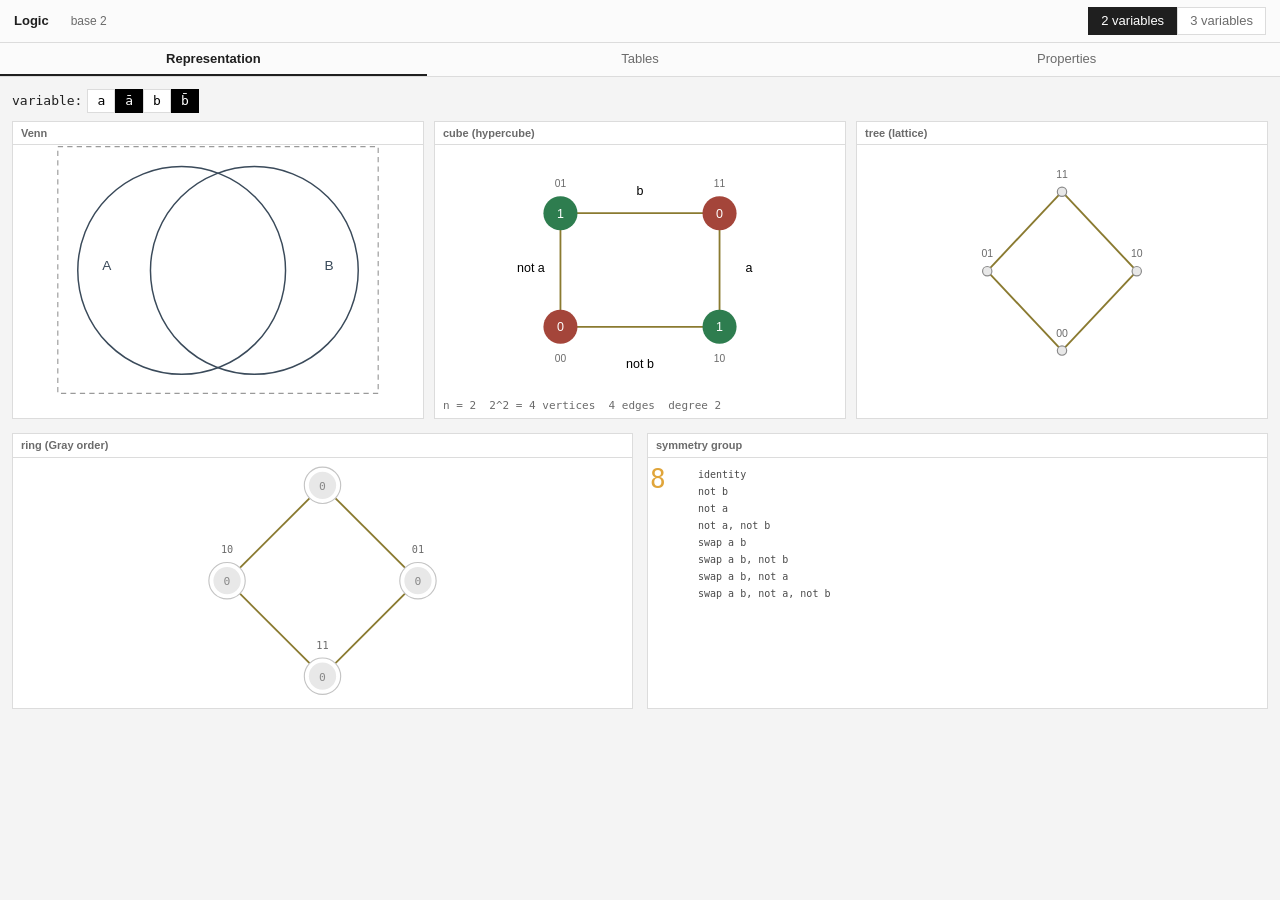
==== commit eb199d3d: "feat(studio): Gray ring and symmetry-group panels in Representation" ====
--- a/studio.html
+++ b/studio.html
@@ -62,6 +62,16 @@
 .vc{fill:none;stroke:#3a4a5a;stroke-width:1.4;pointer-events:none}
 .vl{fill:#3a4a5a;font-size:13px;text-anchor:middle;pointer-events:none}
 .af{fill:transparent}
+.panels2{display:flex;gap:14px;margin-top:14px}
+.panels2 .panel{flex:1;min-width:0}
+.ring2{fill:#fff;stroke:#c4c4c4;stroke-width:1}
+.rball{fill:#e8e8e8;stroke:none}
+.rbit{font:10px monospace;fill:#8a8a8a;text-anchor:middle}
+.rlab{font:9px monospace;fill:#6b6b6b;text-anchor:middle}
+.ring .node,.ring .rnode{cursor:pointer}
+.symbox{display:flex;align-items:flex-start;gap:14px;padding:8px 2px}
+.symnum{font:26px/1 monospace;color:#e0a53a;min-width:34px}
+.symlabs{font:10px/1.7 monospace;color:#4a4a4a}
 .psq{width:46px;height:46px;display:block;margin:auto}
 .psqbox{fill:#fff;stroke:#c4c4c4;stroke-width:1}
 .pball{fill:#e0a53a;stroke:#8a6a20;stroke-width:.8}
@@ -108,7 +118,11 @@
 <div class="vbar"><span>variable:</span>
 <span id="vbar2"><button class="vb" data-k="0" data-lit="1">a</button><button class="vb negb" data-k="0" data-lit="0">ā</button><button class="vb" data-k="1" data-lit="1">b</button><button class="vb negb" data-k="1" data-lit="0">b̄</button></span><span id="vbar3" class="hidden"><button class="vb" data-k="0" data-lit="1">a</button><button class="vb negb" data-k="0" data-lit="0">ā</button><button class="vb" data-k="1" data-lit="1">b</button><button class="vb negb" data-k="1" data-lit="0">b̄</button><button class="vb" data-k="2" data-lit="1">c</button><button class="vb negb" data-k="2" data-lit="0">c̄</button></span></div>
 <div id="pan2" class="panels"><div class="panel"><h3>Venn</h3><svg viewBox='0 0 308 238' class='diag venn' data-geo='{"w": 308, "h": 238, "c": [[119.38461538461539, 119.38461538461542, 98.9010989010989], [188.6153846153846, 119.38461538461542, 98.9010989010989]]}'><defs><clipPath id="v2c0" clipPathUnits="userSpaceOnUse"><path d="M20.48,119.38 a98.90,98.90 0 1,0 197.80,0 a98.90,98.90 0 1,0 -197.80,0 Z"/></clipPath><clipPath id="v2n0" clipPathUnits="userSpaceOnUse"><path clip-rule="evenodd" d="M0,0 H308 V238 H0 Z M20.48,119.38 a98.90,98.90 0 1,0 197.80,0 a98.90,98.90 0 1,0 -197.80,0 Z"/></clipPath><clipPath id="v2c1" clipPathUnits="userSpaceOnUse"><path d="M89.71,119.38 a98.90,98.90 0 1,0 197.80,0 a98.90,98.90 0 1,0 -197.80,0 Z"/></clipPath><clipPath id="v2n1" clipPathUnits="userSpaceOnUse"><path clip-rule="evenodd" d="M0,0 H308 V238 H0 Z M89.71,119.38 a98.90,98.90 0 1,0 197.80,0 a98.90,98.90 0 1,0 -197.80,0 Z"/></clipPath></defs><g class="atom" data-m="0"><g clip-path="url(#v2n0)"><g clip-path="url(#v2n1)"><rect class="af" x="0" y="0" width="308" height="238"/></g></g></g><g class="atom" data-m="1"><g clip-path="url(#v2c0)"><g clip-path="url(#v2n1)"><rect class="af" x="0" y="0" width="308" height="238"/></g></g></g><g class="atom" data-m="2"><g clip-path="url(#v2n0)"><g clip-path="url(#v2c1)"><rect class="af" x="0" y="0" width="308" height="238"/></g></g></g><g class="atom" data-m="3"><g clip-path="url(#v2c0)"><g clip-path="url(#v2c1)"><rect class="af" x="0" y="0" width="308" height="238"/></g></g></g><rect class="uv" x="1.5" y="1.5" width="305" height="235"/><circle cx="119.4" cy="119.4" r="98.9" class="vc"/><circle cx="188.6" cy="119.4" r="98.9" class="vc"/><text x="48.2" y="119.4" class="vl">A</text><text x="259.8" y="119.4" class="vl">B</text></svg></div><div class="panel"><h3>cube (hypercube)</h3><svg viewBox="0 0 260 220" class="diag cube"><line x1="60" y1="160" x2="60" y2="60" class="ce"/><line x1="60" y1="160" x2="200" y2="160" class="ce"/><line x1="60" y1="60" x2="200" y2="60" class="ce"/><line x1="200" y1="160" x2="200" y2="60" class="ce"/><text x="130" y="44" class="fl">b</text><text x="130" y="196" class="fl">not b</text><text x="34" y="112" class="fl">not a</text><text x="226" y="112" class="fl">a</text><g class="node" data-i="0"><circle cx="60" cy="160" r="19" class="ring"/><circle cx="60" cy="160" r="15" class="cv0"/><text x="60" y="164" class="cvt">0</text><text x="60" y="191" class="cbl">00</text></g><g class="node" data-i="1"><circle cx="60" cy="60" r="19" class="ring"/><circle cx="60" cy="60" r="15" class="cv1"/><text x="60" y="64" class="cvt">1</text><text x="60" y="37" class="cbl">01</text></g><g class="node" data-i="2"><circle cx="200" cy="160" r="19" class="ring"/><circle cx="200" cy="160" r="15" class="cv1"/><text x="200" y="164" class="cvt">1</text><text x="200" y="191" class="cbl">10</text></g><g class="node" data-i="3"><circle cx="200" cy="60" r="19" class="ring"/><circle cx="200" cy="60" r="15" class="cv0"/><text x="200" y="64" class="cvt">0</text><text x="200" y="37" class="cbl">11</text></g></svg><div class="facts">n = 2&nbsp;&nbsp;2^2 = 4 vertices&nbsp;&nbsp;4 edges&nbsp;&nbsp;degree 2</div></div><div class="panel"><h3>tree (lattice)</h3><svg viewBox="0 0 260 214" class="diag tree"><line x1="130" y1="40" x2="66" y2="108" class="ce"/><line x1="130" y1="40" x2="194" y2="108" class="ce"/><line x1="66" y1="108" x2="130" y2="176" class="ce"/><line x1="194" y1="108" x2="130" y2="176" class="ce"/><g class="node" data-i="3"><circle cx="130" cy="40" r="9" class="ring"/><circle cx="130" cy="40" r="4" class="tn"/><text x="130" y="28" class="cbl">11</text></g><g class="node" data-i="1"><circle cx="66" cy="108" r="9" class="ring"/><circle cx="66" cy="108" r="4" class="tn"/><text x="66" y="96" class="cbl">01</text></g><g class="node" data-i="2"><circle cx="194" cy="108" r="9" class="ring"/><circle cx="194" cy="108" r="4" class="tn"/><text x="194" y="96" class="cbl">10</text></g><g class="node" data-i="0"><circle cx="130" cy="176" r="9" class="ring"/><circle cx="130" cy="176" r="4" class="tn"/><text x="130" y="164" class="cbl">00</text></g></svg></div></div>
+<div id="pan2b" class="panels2"><div class="panel"><h3>ring (Gray order)</h3><svg viewBox="0 0 220 220" class="diag ring"><line x1="110.0" y1="24.0" x2="194.0" y2="108.0" class="ce"/><line x1="194.0" y1="108.0" x2="110.0" y2="192.0" class="ce"/><line x1="110.0" y1="192.0" x2="26.0" y2="108.0" class="ce"/><line x1="26.0" y1="108.0" x2="110.0" y2="24.0" class="ce"/><g class="rnode" data-i="0"><circle cx="110.0" cy="24.0" r="16" class="ring2"/><circle cx="110.0" cy="24.0" r="12" class="rball"/><text x="110.0" y="28.0" class="rbit">0</text><text x="110.0" y="0.0" class="rlab">00</text></g><g class="rnode" data-i="1"><circle cx="194.0" cy="108.0" r="16" class="ring2"/><circle cx="194.0" cy="108.0" r="12" class="rball"/><text x="194.0" y="112.0" class="rbit">0</text><text x="194.0" y="84.0" class="rlab">01</text></g><g class="rnode" data-i="3"><circle cx="110.0" cy="192.0" r="16" class="ring2"/><circle cx="110.0" cy="192.0" r="12" class="rball"/><text x="110.0" y="196.0" class="rbit">0</text><text x="110.0" y="168.0" class="rlab">11</text></g><g class="rnode" data-i="2"><circle cx="26.0" cy="108.0" r="16" class="ring2"/><circle cx="26.0" cy="108.0" r="12" class="rball"/><text x="26.0" y="112.0" class="rbit">0</text><text x="26.0" y="84.0" class="rlab">10</text></g></svg></div>
+<div class="panel"><h3>symmetry group</h3><div class="symbox"><div class="symnum">8</div><div class="symlabs">identity<br>not b<br>not a<br>not a, not b<br>swap a b<br>swap a b, not b<br>swap a b, not a<br>swap a b, not a, not b</div></div></div></div>
 <div id="pan3" class="panels hidden"><div class="panel"><h3>Venn</h3><svg viewBox='0 0 308 296' class='diag venn' data-geo='{"w": 308, "h": 296, "c": [[154.0, 111.45776000203983, 92.10665143031986], [111.45776000203983, 185.14308114629574, 92.10665143031986], [196.54223999796014, 185.14308114629574, 92.10665143031986]]}'><defs><clipPath id="v3c0" clipPathUnits="userSpaceOnUse"><path d="M61.89,111.46 a92.11,92.11 0 1,0 184.21,0 a92.11,92.11 0 1,0 -184.21,0 Z"/></clipPath><clipPath id="v3n0" clipPathUnits="userSpaceOnUse"><path clip-rule="evenodd" d="M0,0 H308 V296 H0 Z M61.89,111.46 a92.11,92.11 0 1,0 184.21,0 a92.11,92.11 0 1,0 -184.21,0 Z"/></clipPath><clipPath id="v3c1" clipPathUnits="userSpaceOnUse"><path d="M19.35,185.14 a92.11,92.11 0 1,0 184.21,0 a92.11,92.11 0 1,0 -184.21,0 Z"/></clipPath><clipPath id="v3n1" clipPathUnits="userSpaceOnUse"><path clip-rule="evenodd" d="M0,0 H308 V296 H0 Z M19.35,185.14 a92.11,92.11 0 1,0 184.21,0 a92.11,92.11 0 1,0 -184.21,0 Z"/></clipPath><clipPath id="v3c2" clipPathUnits="userSpaceOnUse"><path d="M104.44,185.14 a92.11,92.11 0 1,0 184.21,0 a92.11,92.11 0 1,0 -184.21,0 Z"/></clipPath><clipPath id="v3n2" clipPathUnits="userSpaceOnUse"><path clip-rule="evenodd" d="M0,0 H308 V296 H0 Z M104.44,185.14 a92.11,92.11 0 1,0 184.21,0 a92.11,92.11 0 1,0 -184.21,0 Z"/></clipPath></defs><g class="atom" data-m="0"><g clip-path="url(#v3n0)"><g clip-path="url(#v3n1)"><g clip-path="url(#v3n2)"><rect class="af" x="0" y="0" width="308" height="296"/></g></g></g></g><g class="atom" data-m="1"><g clip-path="url(#v3c0)"><g clip-path="url(#v3n1)"><g clip-path="url(#v3n2)"><rect class="af" x="0" y="0" width="308" height="296"/></g></g></g></g><g class="atom" data-m="2"><g clip-path="url(#v3n0)"><g clip-path="url(#v3c1)"><g clip-path="url(#v3n2)"><rect class="af" x="0" y="0" width="308" height="296"/></g></g></g></g><g class="atom" data-m="3"><g clip-path="url(#v3c0)"><g clip-path="url(#v3c1)"><g clip-path="url(#v3n2)"><rect class="af" x="0" y="0" width="308" height="296"/></g></g></g></g><g class="atom" data-m="4"><g clip-path="url(#v3n0)"><g clip-path="url(#v3n1)"><g clip-path="url(#v3c2)"><rect class="af" x="0" y="0" width="308" height="296"/></g></g></g></g><g class="atom" data-m="5"><g clip-path="url(#v3c0)"><g clip-path="url(#v3n1)"><g clip-path="url(#v3c2)"><rect class="af" x="0" y="0" width="308" height="296"/></g></g></g></g><g class="atom" data-m="6"><g clip-path="url(#v3n0)"><g clip-path="url(#v3c1)"><g clip-path="url(#v3c2)"><rect class="af" x="0" y="0" width="308" height="296"/></g></g></g></g><g class="atom" data-m="7"><g clip-path="url(#v3c0)"><g clip-path="url(#v3c1)"><g clip-path="url(#v3c2)"><rect class="af" x="0" y="0" width="308" height="296"/></g></g></g></g><rect class="uv" x="1.5" y="1.5" width="305" height="293"/><circle cx="154.0" cy="111.5" r="92.1" class="vc"/><circle cx="111.5" cy="185.1" r="92.1" class="vc"/><circle cx="196.5" cy="185.1" r="92.1" class="vc"/><text x="154.0" y="45.1" class="vl">A</text><text x="54.0" y="218.3" class="vl">B</text><text x="254.0" y="218.3" class="vl">C</text></svg></div><div class="panel"><h3>cube (hypercube)</h3><svg viewBox="0 0 290 240" class="diag cube"><line x1="60" y1="178" x2="60" y2="92" class="ce"/><line x1="60" y1="178" x2="172" y2="178" class="ce"/><line x1="60" y1="92" x2="172" y2="92" class="ce"/><line x1="172" y1="178" x2="172" y2="92" class="ce"/><line x1="104" y1="146" x2="104" y2="60" class="ce"/><line x1="104" y1="146" x2="216" y2="146" class="ce"/><line x1="104" y1="60" x2="216" y2="60" class="ce"/><line x1="216" y1="146" x2="216" y2="60" class="ce"/><line x1="60" y1="178" x2="104" y2="146" class="ce"/><line x1="60" y1="92" x2="104" y2="60" class="ce"/><line x1="172" y1="178" x2="216" y2="146" class="ce"/><line x1="172" y1="92" x2="216" y2="60" class="ce"/><text x="262" y="118" class="fl">b</text><text x="22" y="118" class="fl">not b</text><text x="96" y="118" class="fl">a</text><text x="150" y="200" class="fl">not a</text><text x="150" y="92" class="fl">c</text><text x="150" y="140" class="fl">not c</text><g class="node" data-i="0"><circle cx="60" cy="178" r="13" class="ring"/><circle cx="60" cy="178" r="9" class="cv0"/><text x="60" y="182" class="cvt">0</text><text x="60" y="203" class="cbl">000</text></g><g class="node" data-i="1"><circle cx="60" cy="92" r="13" class="ring"/><circle cx="60" cy="92" r="9" class="cv1"/><text x="60" y="96" class="cvt">1</text><text x="60" y="75" class="cbl">001</text></g><g class="node" data-i="2"><circle cx="172" cy="178" r="13" class="ring"/><circle cx="172" cy="178" r="9" class="cv1"/><text x="172" y="182" class="cvt">1</text><text x="172" y="203" class="cbl">010</text></g><g class="node" data-i="3"><circle cx="172" cy="92" r="13" class="ring"/><circle cx="172" cy="92" r="9" class="cv0"/><text x="172" y="96" class="cvt">0</text><text x="172" y="75" class="cbl">011</text></g><g class="node" data-i="4"><circle cx="104" cy="146" r="13" class="ring"/><circle cx="104" cy="146" r="9" class="cv1"/><text x="104" y="150" class="cvt">1</text><text x="104" y="171" class="cbl">100</text></g><g class="node" data-i="5"><circle cx="104" cy="60" r="13" class="ring"/><circle cx="104" cy="60" r="9" class="cv0"/><text x="104" y="64" class="cvt">0</text><text x="104" y="43" class="cbl">101</text></g><g class="node" data-i="6"><circle cx="216" cy="146" r="13" class="ring"/><circle cx="216" cy="146" r="9" class="cv0"/><text x="216" y="150" class="cvt">0</text><text x="216" y="171" class="cbl">110</text></g><g class="node" data-i="7"><circle cx="216" cy="60" r="13" class="ring"/><circle cx="216" cy="60" r="9" class="cv1"/><text x="216" y="64" class="cvt">1</text><text x="216" y="43" class="cbl">111</text></g></svg><div class="facts">n = 3&nbsp;&nbsp;2^3 = 8 vertices&nbsp;&nbsp;12 edges&nbsp;&nbsp;degree 3</div></div><div class="panel"><h3>tree (lattice)</h3><svg viewBox="0 0 300 250" class="diag tree"><line x1="150" y1="34" x2="75" y2="96" class="ce"/><line x1="150" y1="34" x2="150" y2="96" class="ce"/><line x1="150" y1="34" x2="225" y2="96" class="ce"/><line x1="75" y1="96" x2="75" y2="158" class="ce"/><line x1="75" y1="96" x2="150" y2="158" class="ce"/><line x1="150" y1="96" x2="75" y2="158" class="ce"/><line x1="150" y1="96" x2="225" y2="158" class="ce"/><line x1="225" y1="96" x2="150" y2="158" class="ce"/><line x1="225" y1="96" x2="225" y2="158" class="ce"/><line x1="75" y1="158" x2="150" y2="216" class="ce"/><line x1="150" y1="158" x2="150" y2="216" class="ce"/><line x1="225" y1="158" x2="150" y2="216" class="ce"/><g class="node" data-i="7"><circle cx="150" cy="34" r="9" class="ring"/><circle cx="150" cy="34" r="4" class="tn"/><text x="150" y="22" class="cbl">111</text></g><g class="node" data-i="3"><circle cx="75" cy="96" r="9" class="ring"/><circle cx="75" cy="96" r="4" class="tn"/><text x="75" y="84" class="cbl">011</text></g><g class="node" data-i="5"><circle cx="150" cy="96" r="9" class="ring"/><circle cx="150" cy="96" r="4" class="tn"/><text x="150" y="84" class="cbl">101</text></g><g class="node" data-i="6"><circle cx="225" cy="96" r="9" class="ring"/><circle cx="225" cy="96" r="4" class="tn"/><text x="225" y="84" class="cbl">110</text></g><g class="node" data-i="1"><circle cx="75" cy="158" r="9" class="ring"/><circle cx="75" cy="158" r="4" class="tn"/><text x="75" y="146" class="cbl">001</text></g><g class="node" data-i="2"><circle cx="150" cy="158" r="9" class="ring"/><circle cx="150" cy="158" r="4" class="tn"/><text x="150" y="146" class="cbl">010</text></g><g class="node" data-i="4"><circle cx="225" cy="158" r="9" class="ring"/><circle cx="225" cy="158" r="4" class="tn"/><text x="225" y="146" class="cbl">100</text></g><g class="node" data-i="0"><circle cx="150" cy="216" r="9" class="ring"/><circle cx="150" cy="216" r="4" class="tn"/><text x="150" y="204" class="cbl">000</text></g></svg></div></div>
+<div id="pan3b" class="panels2 hidden"><div class="panel"><h3>ring (Gray order)</h3><svg viewBox="0 0 220 220" class="diag ring"><line x1="110.0" y1="24.0" x2="169.4" y2="48.6" class="ce"/><line x1="169.4" y1="48.6" x2="194.0" y2="108.0" class="ce"/><line x1="194.0" y1="108.0" x2="169.4" y2="167.4" class="ce"/><line x1="169.4" y1="167.4" x2="110.0" y2="192.0" class="ce"/><line x1="110.0" y1="192.0" x2="50.6" y2="167.4" class="ce"/><line x1="50.6" y1="167.4" x2="26.0" y2="108.0" class="ce"/><line x1="26.0" y1="108.0" x2="50.6" y2="48.6" class="ce"/><line x1="50.6" y1="48.6" x2="110.0" y2="24.0" class="ce"/><g class="rnode" data-i="0"><circle cx="110.0" cy="24.0" r="16" class="ring2"/><circle cx="110.0" cy="24.0" r="12" class="rball"/><text x="110.0" y="28.0" class="rbit">0</text><text x="110.0" y="0.0" class="rlab">000</text></g><g class="rnode" data-i="1"><circle cx="169.4" cy="48.6" r="16" class="ring2"/><circle cx="169.4" cy="48.6" r="12" class="rball"/><text x="169.4" y="52.6" class="rbit">0</text><text x="169.4" y="24.6" class="rlab">001</text></g><g class="rnode" data-i="3"><circle cx="194.0" cy="108.0" r="16" class="ring2"/><circle cx="194.0" cy="108.0" r="12" class="rball"/><text x="194.0" y="112.0" class="rbit">0</text><text x="194.0" y="84.0" class="rlab">011</text></g><g class="rnode" data-i="2"><circle cx="169.4" cy="167.4" r="16" class="ring2"/><circle cx="169.4" cy="167.4" r="12" class="rball"/><text x="169.4" y="171.4" class="rbit">0</text><text x="169.4" y="143.4" class="rlab">010</text></g><g class="rnode" data-i="6"><circle cx="110.0" cy="192.0" r="16" class="ring2"/><circle cx="110.0" cy="192.0" r="12" class="rball"/><text x="110.0" y="196.0" class="rbit">0</text><text x="110.0" y="168.0" class="rlab">110</text></g><g class="rnode" data-i="7"><circle cx="50.6" cy="167.4" r="16" class="ring2"/><circle cx="50.6" cy="167.4" r="12" class="rball"/><text x="50.6" y="171.4" class="rbit">0</text><text x="50.6" y="143.4" class="rlab">111</text></g><g class="rnode" data-i="5"><circle cx="26.0" cy="108.0" r="16" class="ring2"/><circle cx="26.0" cy="108.0" r="12" class="rball"/><text x="26.0" y="112.0" class="rbit">0</text><text x="26.0" y="84.0" class="rlab">101</text></g><g class="rnode" data-i="4"><circle cx="50.6" cy="48.6" r="16" class="ring2"/><circle cx="50.6" cy="48.6" r="12" class="rball"/><text x="50.6" y="52.6" class="rbit">0</text><text x="50.6" y="24.6" class="rlab">100</text></g></svg></div>
+<div class="panel"><h3>symmetry group</h3><div class="symbox"><div class="symnum">8</div><div class="symlabs">identity<br>not b<br>not a<br>not a, not b<br>swap a b<br>swap a b, not b<br>swap a b, not a<br>swap a b, not a, not b</div></div></div></div>
 </div>
 
 <div class="page wrap hidden" id="p-tables">
@@ -151,6 +165,7 @@
     x.classList.toggle('active', x===b);});
   document.getElementById('pan2').classList.toggle('hidden', N!==2);
   document.getElementById('pan3').classList.toggle('hidden', N!==3);
+  document.getElementById('pan3b').classList.toggle('hidden', N!==3);
   document.getElementById('vbar2').classList.toggle('hidden', N!==2);
   document.getElementById('vbar3').classList.toggle('hidden', N!==3);
   LITS=new Set(); EXTRA=new Set(); apply();};});
@@ -196,6 +211,7 @@
     g.querySelector('.ring').style.stroke = on?'#e0a53a':'transparent';});
   document.querySelectorAll('.vb').forEach(function(b){
     b.classList.toggle('on', LITS.has(b.dataset.k+','+b.dataset.lit));});
+  paintRing();
   document.querySelectorAll('#s-reps tbody tr,#s-matrix tbody tr').forEach(function(r){
     var i={"0":0,"1":8,"2":4,"3":12,"4":2,"5":10,"6":6,"7":14,"8":1,"9":9,"10":5,"11":13,"12":3,"13":11,"14":7,"15":15}[+r.cells[0].textContent];
     r.classList.toggle('hot', m.size>0 && MINSET[i]===sig);});
@@ -210,6 +226,10 @@
   var inner=g.querySelector('.cv0,.cv1');
   if(inner){inner.setAttribute('class', BITS[i]?'cv1':'cv0');}
   var t=g.querySelector('.cvt'); if(t)t.textContent=BITS[i];
+  apply();};});
+document.querySelectorAll('.ring .rnode').forEach(function(g){g.onclick=function(){
+  var i=+g.dataset.i;
+  BITS[i]=BITS[i]?0:1;
   apply();};});
 document.querySelectorAll('.tree .node').forEach(function(g){g.onclick=function(){
   var i=+g.dataset.i;
@@ -253,6 +273,42 @@
     t.querySelectorAll('th').forEach(function(h,i){
       h.style.textDecoration=(i===ci&&st)?'underline':'none';});};});});
 
+/* ---- ring + symmetry group ---- */
+var SYMLAB={"0,0,0":"identity","1,0,0":"swap a b","0,1,0":"not a","0,0,1":"not b",
+ "0,1,1":"not a, not b","1,1,0":"swap a b, not a","1,0,1":"swap a b, not b",
+ "1,1,1":"swap a b, not a, not b"};
+function curFunc(){var v=0;for(var k=0;k<4;k++)if(BITS[k])v|=1<<k;return v;}
+function symGroup(){
+  if(N!==2)return null;
+  var f=curFunc(),hits=[];
+  for(var sw=0;sw<2;sw++)for(var na=0;na<2;na++)for(var nb=0;nb<2;nb++){
+    var out=0;
+    for(var k=0;k<4;k++){
+      var a=(k>>1)&1,b=k&1,A=a^na,B=b^nb;
+      if(sw){var t=A;A=B;B=t;}
+      if((f>>((A<<1)|B))&1)out|=1<<k;
+    }
+    if(out===f)hits.push(SYMLAB[[sw,na,nb].join(",")]);
+  }
+  return hits;
+}
+function paintRing(){
+  document.querySelectorAll('.rnode').forEach(function(g){
+    var i=+g.dataset.i, on=!!BITS[i];
+    g.querySelector('.rball').style.fill=on?'#e0a53a':'#e8e8e8';
+    g.querySelector('.rbit').textContent=on?'1':'0';
+    g.querySelector('.rbit').style.fill=on?'#3a2c08':'#8a8a8a';
+  });
+  var vis=document.querySelector(N===3?'#pan3b':'#pan2b');
+  if(vis){var box=vis.querySelector('.symbox');if(box){
+    var h=symGroup();
+    if(h===null){box.querySelector('.symnum').textContent='—';
+      box.querySelector('.symlabs').textContent='(two variables only)';}
+    else{box.querySelector('.symnum').textContent=h.length;
+      box.querySelector('.symlabs').innerHTML=h.join('<br>');}
+  }}
+}
+
 /* ---- functional completeness ---- */
 function verdict(){
   var ms=[],box=document.querySelectorAll('.conbox input');
@@ -269,6 +325,6 @@
       +blocked.join(', ')+'</b>.';
 }
 document.querySelectorAll('.conbox input').forEach(function(c){c.onchange=verdict;});
-verdict();apply();
+verdict();apply();paintRing();
 </script>
 </body></html>
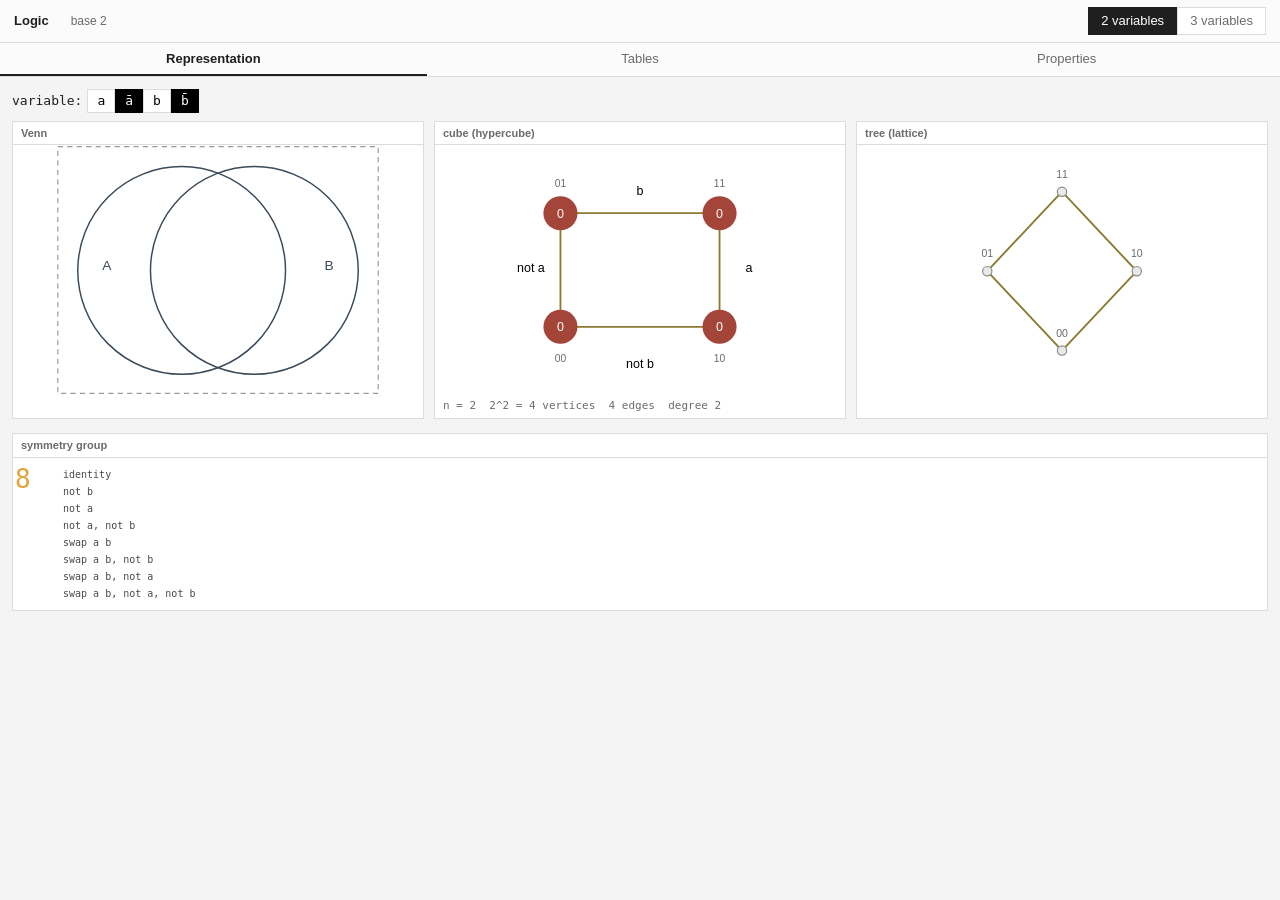
==== commit ed8751ab: "revert(studio): drop the Gray ring - it is the tree's Hasse diagram" ====
--- a/studio.html
+++ b/studio.html
@@ -117,12 +117,10 @@
 <div class="page wrap" id="p-rep">
 <div class="vbar"><span>variable:</span>
 <span id="vbar2"><button class="vb" data-k="0" data-lit="1">a</button><button class="vb negb" data-k="0" data-lit="0">ā</button><button class="vb" data-k="1" data-lit="1">b</button><button class="vb negb" data-k="1" data-lit="0">b̄</button></span><span id="vbar3" class="hidden"><button class="vb" data-k="0" data-lit="1">a</button><button class="vb negb" data-k="0" data-lit="0">ā</button><button class="vb" data-k="1" data-lit="1">b</button><button class="vb negb" data-k="1" data-lit="0">b̄</button><button class="vb" data-k="2" data-lit="1">c</button><button class="vb negb" data-k="2" data-lit="0">c̄</button></span></div>
-<div id="pan2" class="panels"><div class="panel"><h3>Venn</h3><svg viewBox='0 0 308 238' class='diag venn' data-geo='{"w": 308, "h": 238, "c": [[119.38461538461539, 119.38461538461542, 98.9010989010989], [188.6153846153846, 119.38461538461542, 98.9010989010989]]}'><defs><clipPath id="v2c0" clipPathUnits="userSpaceOnUse"><path d="M20.48,119.38 a98.90,98.90 0 1,0 197.80,0 a98.90,98.90 0 1,0 -197.80,0 Z"/></clipPath><clipPath id="v2n0" clipPathUnits="userSpaceOnUse"><path clip-rule="evenodd" d="M0,0 H308 V238 H0 Z M20.48,119.38 a98.90,98.90 0 1,0 197.80,0 a98.90,98.90 0 1,0 -197.80,0 Z"/></clipPath><clipPath id="v2c1" clipPathUnits="userSpaceOnUse"><path d="M89.71,119.38 a98.90,98.90 0 1,0 197.80,0 a98.90,98.90 0 1,0 -197.80,0 Z"/></clipPath><clipPath id="v2n1" clipPathUnits="userSpaceOnUse"><path clip-rule="evenodd" d="M0,0 H308 V238 H0 Z M89.71,119.38 a98.90,98.90 0 1,0 197.80,0 a98.90,98.90 0 1,0 -197.80,0 Z"/></clipPath></defs><g class="atom" data-m="0"><g clip-path="url(#v2n0)"><g clip-path="url(#v2n1)"><rect class="af" x="0" y="0" width="308" height="238"/></g></g></g><g class="atom" data-m="1"><g clip-path="url(#v2c0)"><g clip-path="url(#v2n1)"><rect class="af" x="0" y="0" width="308" height="238"/></g></g></g><g class="atom" data-m="2"><g clip-path="url(#v2n0)"><g clip-path="url(#v2c1)"><rect class="af" x="0" y="0" width="308" height="238"/></g></g></g><g class="atom" data-m="3"><g clip-path="url(#v2c0)"><g clip-path="url(#v2c1)"><rect class="af" x="0" y="0" width="308" height="238"/></g></g></g><rect class="uv" x="1.5" y="1.5" width="305" height="235"/><circle cx="119.4" cy="119.4" r="98.9" class="vc"/><circle cx="188.6" cy="119.4" r="98.9" class="vc"/><text x="48.2" y="119.4" class="vl">A</text><text x="259.8" y="119.4" class="vl">B</text></svg></div><div class="panel"><h3>cube (hypercube)</h3><svg viewBox="0 0 260 220" class="diag cube"><line x1="60" y1="160" x2="60" y2="60" class="ce"/><line x1="60" y1="160" x2="200" y2="160" class="ce"/><line x1="60" y1="60" x2="200" y2="60" class="ce"/><line x1="200" y1="160" x2="200" y2="60" class="ce"/><text x="130" y="44" class="fl">b</text><text x="130" y="196" class="fl">not b</text><text x="34" y="112" class="fl">not a</text><text x="226" y="112" class="fl">a</text><g class="node" data-i="0"><circle cx="60" cy="160" r="19" class="ring"/><circle cx="60" cy="160" r="15" class="cv0"/><text x="60" y="164" class="cvt">0</text><text x="60" y="191" class="cbl">00</text></g><g class="node" data-i="1"><circle cx="60" cy="60" r="19" class="ring"/><circle cx="60" cy="60" r="15" class="cv1"/><text x="60" y="64" class="cvt">1</text><text x="60" y="37" class="cbl">01</text></g><g class="node" data-i="2"><circle cx="200" cy="160" r="19" class="ring"/><circle cx="200" cy="160" r="15" class="cv1"/><text x="200" y="164" class="cvt">1</text><text x="200" y="191" class="cbl">10</text></g><g class="node" data-i="3"><circle cx="200" cy="60" r="19" class="ring"/><circle cx="200" cy="60" r="15" class="cv0"/><text x="200" y="64" class="cvt">0</text><text x="200" y="37" class="cbl">11</text></g></svg><div class="facts">n = 2&nbsp;&nbsp;2^2 = 4 vertices&nbsp;&nbsp;4 edges&nbsp;&nbsp;degree 2</div></div><div class="panel"><h3>tree (lattice)</h3><svg viewBox="0 0 260 214" class="diag tree"><line x1="130" y1="40" x2="66" y2="108" class="ce"/><line x1="130" y1="40" x2="194" y2="108" class="ce"/><line x1="66" y1="108" x2="130" y2="176" class="ce"/><line x1="194" y1="108" x2="130" y2="176" class="ce"/><g class="node" data-i="3"><circle cx="130" cy="40" r="9" class="ring"/><circle cx="130" cy="40" r="4" class="tn"/><text x="130" y="28" class="cbl">11</text></g><g class="node" data-i="1"><circle cx="66" cy="108" r="9" class="ring"/><circle cx="66" cy="108" r="4" class="tn"/><text x="66" y="96" class="cbl">01</text></g><g class="node" data-i="2"><circle cx="194" cy="108" r="9" class="ring"/><circle cx="194" cy="108" r="4" class="tn"/><text x="194" y="96" class="cbl">10</text></g><g class="node" data-i="0"><circle cx="130" cy="176" r="9" class="ring"/><circle cx="130" cy="176" r="4" class="tn"/><text x="130" y="164" class="cbl">00</text></g></svg></div></div>
-<div id="pan2b" class="panels2"><div class="panel"><h3>ring (Gray order)</h3><svg viewBox="0 0 220 220" class="diag ring"><line x1="110.0" y1="24.0" x2="194.0" y2="108.0" class="ce"/><line x1="194.0" y1="108.0" x2="110.0" y2="192.0" class="ce"/><line x1="110.0" y1="192.0" x2="26.0" y2="108.0" class="ce"/><line x1="26.0" y1="108.0" x2="110.0" y2="24.0" class="ce"/><g class="rnode" data-i="0"><circle cx="110.0" cy="24.0" r="16" class="ring2"/><circle cx="110.0" cy="24.0" r="12" class="rball"/><text x="110.0" y="28.0" class="rbit">0</text><text x="110.0" y="0.0" class="rlab">00</text></g><g class="rnode" data-i="1"><circle cx="194.0" cy="108.0" r="16" class="ring2"/><circle cx="194.0" cy="108.0" r="12" class="rball"/><text x="194.0" y="112.0" class="rbit">0</text><text x="194.0" y="84.0" class="rlab">01</text></g><g class="rnode" data-i="3"><circle cx="110.0" cy="192.0" r="16" class="ring2"/><circle cx="110.0" cy="192.0" r="12" class="rball"/><text x="110.0" y="196.0" class="rbit">0</text><text x="110.0" y="168.0" class="rlab">11</text></g><g class="rnode" data-i="2"><circle cx="26.0" cy="108.0" r="16" class="ring2"/><circle cx="26.0" cy="108.0" r="12" class="rball"/><text x="26.0" y="112.0" class="rbit">0</text><text x="26.0" y="84.0" class="rlab">10</text></g></svg></div>
-<div class="panel"><h3>symmetry group</h3><div class="symbox"><div class="symnum">8</div><div class="symlabs">identity<br>not b<br>not a<br>not a, not b<br>swap a b<br>swap a b, not b<br>swap a b, not a<br>swap a b, not a, not b</div></div></div></div>
-<div id="pan3" class="panels hidden"><div class="panel"><h3>Venn</h3><svg viewBox='0 0 308 296' class='diag venn' data-geo='{"w": 308, "h": 296, "c": [[154.0, 111.45776000203983, 92.10665143031986], [111.45776000203983, 185.14308114629574, 92.10665143031986], [196.54223999796014, 185.14308114629574, 92.10665143031986]]}'><defs><clipPath id="v3c0" clipPathUnits="userSpaceOnUse"><path d="M61.89,111.46 a92.11,92.11 0 1,0 184.21,0 a92.11,92.11 0 1,0 -184.21,0 Z"/></clipPath><clipPath id="v3n0" clipPathUnits="userSpaceOnUse"><path clip-rule="evenodd" d="M0,0 H308 V296 H0 Z M61.89,111.46 a92.11,92.11 0 1,0 184.21,0 a92.11,92.11 0 1,0 -184.21,0 Z"/></clipPath><clipPath id="v3c1" clipPathUnits="userSpaceOnUse"><path d="M19.35,185.14 a92.11,92.11 0 1,0 184.21,0 a92.11,92.11 0 1,0 -184.21,0 Z"/></clipPath><clipPath id="v3n1" clipPathUnits="userSpaceOnUse"><path clip-rule="evenodd" d="M0,0 H308 V296 H0 Z M19.35,185.14 a92.11,92.11 0 1,0 184.21,0 a92.11,92.11 0 1,0 -184.21,0 Z"/></clipPath><clipPath id="v3c2" clipPathUnits="userSpaceOnUse"><path d="M104.44,185.14 a92.11,92.11 0 1,0 184.21,0 a92.11,92.11 0 1,0 -184.21,0 Z"/></clipPath><clipPath id="v3n2" clipPathUnits="userSpaceOnUse"><path clip-rule="evenodd" d="M0,0 H308 V296 H0 Z M104.44,185.14 a92.11,92.11 0 1,0 184.21,0 a92.11,92.11 0 1,0 -184.21,0 Z"/></clipPath></defs><g class="atom" data-m="0"><g clip-path="url(#v3n0)"><g clip-path="url(#v3n1)"><g clip-path="url(#v3n2)"><rect class="af" x="0" y="0" width="308" height="296"/></g></g></g></g><g class="atom" data-m="1"><g clip-path="url(#v3c0)"><g clip-path="url(#v3n1)"><g clip-path="url(#v3n2)"><rect class="af" x="0" y="0" width="308" height="296"/></g></g></g></g><g class="atom" data-m="2"><g clip-path="url(#v3n0)"><g clip-path="url(#v3c1)"><g clip-path="url(#v3n2)"><rect class="af" x="0" y="0" width="308" height="296"/></g></g></g></g><g class="atom" data-m="3"><g clip-path="url(#v3c0)"><g clip-path="url(#v3c1)"><g clip-path="url(#v3n2)"><rect class="af" x="0" y="0" width="308" height="296"/></g></g></g></g><g class="atom" data-m="4"><g clip-path="url(#v3n0)"><g clip-path="url(#v3n1)"><g clip-path="url(#v3c2)"><rect class="af" x="0" y="0" width="308" height="296"/></g></g></g></g><g class="atom" data-m="5"><g clip-path="url(#v3c0)"><g clip-path="url(#v3n1)"><g clip-path="url(#v3c2)"><rect class="af" x="0" y="0" width="308" height="296"/></g></g></g></g><g class="atom" data-m="6"><g clip-path="url(#v3n0)"><g clip-path="url(#v3c1)"><g clip-path="url(#v3c2)"><rect class="af" x="0" y="0" width="308" height="296"/></g></g></g></g><g class="atom" data-m="7"><g clip-path="url(#v3c0)"><g clip-path="url(#v3c1)"><g clip-path="url(#v3c2)"><rect class="af" x="0" y="0" width="308" height="296"/></g></g></g></g><rect class="uv" x="1.5" y="1.5" width="305" height="293"/><circle cx="154.0" cy="111.5" r="92.1" class="vc"/><circle cx="111.5" cy="185.1" r="92.1" class="vc"/><circle cx="196.5" cy="185.1" r="92.1" class="vc"/><text x="154.0" y="45.1" class="vl">A</text><text x="54.0" y="218.3" class="vl">B</text><text x="254.0" y="218.3" class="vl">C</text></svg></div><div class="panel"><h3>cube (hypercube)</h3><svg viewBox="0 0 290 240" class="diag cube"><line x1="60" y1="178" x2="60" y2="92" class="ce"/><line x1="60" y1="178" x2="172" y2="178" class="ce"/><line x1="60" y1="92" x2="172" y2="92" class="ce"/><line x1="172" y1="178" x2="172" y2="92" class="ce"/><line x1="104" y1="146" x2="104" y2="60" class="ce"/><line x1="104" y1="146" x2="216" y2="146" class="ce"/><line x1="104" y1="60" x2="216" y2="60" class="ce"/><line x1="216" y1="146" x2="216" y2="60" class="ce"/><line x1="60" y1="178" x2="104" y2="146" class="ce"/><line x1="60" y1="92" x2="104" y2="60" class="ce"/><line x1="172" y1="178" x2="216" y2="146" class="ce"/><line x1="172" y1="92" x2="216" y2="60" class="ce"/><text x="262" y="118" class="fl">b</text><text x="22" y="118" class="fl">not b</text><text x="96" y="118" class="fl">a</text><text x="150" y="200" class="fl">not a</text><text x="150" y="92" class="fl">c</text><text x="150" y="140" class="fl">not c</text><g class="node" data-i="0"><circle cx="60" cy="178" r="13" class="ring"/><circle cx="60" cy="178" r="9" class="cv0"/><text x="60" y="182" class="cvt">0</text><text x="60" y="203" class="cbl">000</text></g><g class="node" data-i="1"><circle cx="60" cy="92" r="13" class="ring"/><circle cx="60" cy="92" r="9" class="cv1"/><text x="60" y="96" class="cvt">1</text><text x="60" y="75" class="cbl">001</text></g><g class="node" data-i="2"><circle cx="172" cy="178" r="13" class="ring"/><circle cx="172" cy="178" r="9" class="cv1"/><text x="172" y="182" class="cvt">1</text><text x="172" y="203" class="cbl">010</text></g><g class="node" data-i="3"><circle cx="172" cy="92" r="13" class="ring"/><circle cx="172" cy="92" r="9" class="cv0"/><text x="172" y="96" class="cvt">0</text><text x="172" y="75" class="cbl">011</text></g><g class="node" data-i="4"><circle cx="104" cy="146" r="13" class="ring"/><circle cx="104" cy="146" r="9" class="cv1"/><text x="104" y="150" class="cvt">1</text><text x="104" y="171" class="cbl">100</text></g><g class="node" data-i="5"><circle cx="104" cy="60" r="13" class="ring"/><circle cx="104" cy="60" r="9" class="cv0"/><text x="104" y="64" class="cvt">0</text><text x="104" y="43" class="cbl">101</text></g><g class="node" data-i="6"><circle cx="216" cy="146" r="13" class="ring"/><circle cx="216" cy="146" r="9" class="cv0"/><text x="216" y="150" class="cvt">0</text><text x="216" y="171" class="cbl">110</text></g><g class="node" data-i="7"><circle cx="216" cy="60" r="13" class="ring"/><circle cx="216" cy="60" r="9" class="cv1"/><text x="216" y="64" class="cvt">1</text><text x="216" y="43" class="cbl">111</text></g></svg><div class="facts">n = 3&nbsp;&nbsp;2^3 = 8 vertices&nbsp;&nbsp;12 edges&nbsp;&nbsp;degree 3</div></div><div class="panel"><h3>tree (lattice)</h3><svg viewBox="0 0 300 250" class="diag tree"><line x1="150" y1="34" x2="75" y2="96" class="ce"/><line x1="150" y1="34" x2="150" y2="96" class="ce"/><line x1="150" y1="34" x2="225" y2="96" class="ce"/><line x1="75" y1="96" x2="75" y2="158" class="ce"/><line x1="75" y1="96" x2="150" y2="158" class="ce"/><line x1="150" y1="96" x2="75" y2="158" class="ce"/><line x1="150" y1="96" x2="225" y2="158" class="ce"/><line x1="225" y1="96" x2="150" y2="158" class="ce"/><line x1="225" y1="96" x2="225" y2="158" class="ce"/><line x1="75" y1="158" x2="150" y2="216" class="ce"/><line x1="150" y1="158" x2="150" y2="216" class="ce"/><line x1="225" y1="158" x2="150" y2="216" class="ce"/><g class="node" data-i="7"><circle cx="150" cy="34" r="9" class="ring"/><circle cx="150" cy="34" r="4" class="tn"/><text x="150" y="22" class="cbl">111</text></g><g class="node" data-i="3"><circle cx="75" cy="96" r="9" class="ring"/><circle cx="75" cy="96" r="4" class="tn"/><text x="75" y="84" class="cbl">011</text></g><g class="node" data-i="5"><circle cx="150" cy="96" r="9" class="ring"/><circle cx="150" cy="96" r="4" class="tn"/><text x="150" y="84" class="cbl">101</text></g><g class="node" data-i="6"><circle cx="225" cy="96" r="9" class="ring"/><circle cx="225" cy="96" r="4" class="tn"/><text x="225" y="84" class="cbl">110</text></g><g class="node" data-i="1"><circle cx="75" cy="158" r="9" class="ring"/><circle cx="75" cy="158" r="4" class="tn"/><text x="75" y="146" class="cbl">001</text></g><g class="node" data-i="2"><circle cx="150" cy="158" r="9" class="ring"/><circle cx="150" cy="158" r="4" class="tn"/><text x="150" y="146" class="cbl">010</text></g><g class="node" data-i="4"><circle cx="225" cy="158" r="9" class="ring"/><circle cx="225" cy="158" r="4" class="tn"/><text x="225" y="146" class="cbl">100</text></g><g class="node" data-i="0"><circle cx="150" cy="216" r="9" class="ring"/><circle cx="150" cy="216" r="4" class="tn"/><text x="150" y="204" class="cbl">000</text></g></svg></div></div>
-<div id="pan3b" class="panels2 hidden"><div class="panel"><h3>ring (Gray order)</h3><svg viewBox="0 0 220 220" class="diag ring"><line x1="110.0" y1="24.0" x2="169.4" y2="48.6" class="ce"/><line x1="169.4" y1="48.6" x2="194.0" y2="108.0" class="ce"/><line x1="194.0" y1="108.0" x2="169.4" y2="167.4" class="ce"/><line x1="169.4" y1="167.4" x2="110.0" y2="192.0" class="ce"/><line x1="110.0" y1="192.0" x2="50.6" y2="167.4" class="ce"/><line x1="50.6" y1="167.4" x2="26.0" y2="108.0" class="ce"/><line x1="26.0" y1="108.0" x2="50.6" y2="48.6" class="ce"/><line x1="50.6" y1="48.6" x2="110.0" y2="24.0" class="ce"/><g class="rnode" data-i="0"><circle cx="110.0" cy="24.0" r="16" class="ring2"/><circle cx="110.0" cy="24.0" r="12" class="rball"/><text x="110.0" y="28.0" class="rbit">0</text><text x="110.0" y="0.0" class="rlab">000</text></g><g class="rnode" data-i="1"><circle cx="169.4" cy="48.6" r="16" class="ring2"/><circle cx="169.4" cy="48.6" r="12" class="rball"/><text x="169.4" y="52.6" class="rbit">0</text><text x="169.4" y="24.6" class="rlab">001</text></g><g class="rnode" data-i="3"><circle cx="194.0" cy="108.0" r="16" class="ring2"/><circle cx="194.0" cy="108.0" r="12" class="rball"/><text x="194.0" y="112.0" class="rbit">0</text><text x="194.0" y="84.0" class="rlab">011</text></g><g class="rnode" data-i="2"><circle cx="169.4" cy="167.4" r="16" class="ring2"/><circle cx="169.4" cy="167.4" r="12" class="rball"/><text x="169.4" y="171.4" class="rbit">0</text><text x="169.4" y="143.4" class="rlab">010</text></g><g class="rnode" data-i="6"><circle cx="110.0" cy="192.0" r="16" class="ring2"/><circle cx="110.0" cy="192.0" r="12" class="rball"/><text x="110.0" y="196.0" class="rbit">0</text><text x="110.0" y="168.0" class="rlab">110</text></g><g class="rnode" data-i="7"><circle cx="50.6" cy="167.4" r="16" class="ring2"/><circle cx="50.6" cy="167.4" r="12" class="rball"/><text x="50.6" y="171.4" class="rbit">0</text><text x="50.6" y="143.4" class="rlab">111</text></g><g class="rnode" data-i="5"><circle cx="26.0" cy="108.0" r="16" class="ring2"/><circle cx="26.0" cy="108.0" r="12" class="rball"/><text x="26.0" y="112.0" class="rbit">0</text><text x="26.0" y="84.0" class="rlab">101</text></g><g class="rnode" data-i="4"><circle cx="50.6" cy="48.6" r="16" class="ring2"/><circle cx="50.6" cy="48.6" r="12" class="rball"/><text x="50.6" y="52.6" class="rbit">0</text><text x="50.6" y="24.6" class="rlab">100</text></g></svg></div>
-<div class="panel"><h3>symmetry group</h3><div class="symbox"><div class="symnum">8</div><div class="symlabs">identity<br>not b<br>not a<br>not a, not b<br>swap a b<br>swap a b, not b<br>swap a b, not a<br>swap a b, not a, not b</div></div></div></div>
+<div id="pan2" class="panels"><div class="panel"><h3>Venn</h3><svg viewBox='0 0 308 238' class='diag venn' data-geo='{"w": 308, "h": 238, "c": [[119.38461538461539, 119.38461538461542, 98.9010989010989], [188.6153846153846, 119.38461538461542, 98.9010989010989]]}'><defs><clipPath id="v2c0" clipPathUnits="userSpaceOnUse"><path d="M20.48,119.38 a98.90,98.90 0 1,0 197.80,0 a98.90,98.90 0 1,0 -197.80,0 Z"/></clipPath><clipPath id="v2n0" clipPathUnits="userSpaceOnUse"><path clip-rule="evenodd" d="M0,0 H308 V238 H0 Z M20.48,119.38 a98.90,98.90 0 1,0 197.80,0 a98.90,98.90 0 1,0 -197.80,0 Z"/></clipPath><clipPath id="v2c1" clipPathUnits="userSpaceOnUse"><path d="M89.71,119.38 a98.90,98.90 0 1,0 197.80,0 a98.90,98.90 0 1,0 -197.80,0 Z"/></clipPath><clipPath id="v2n1" clipPathUnits="userSpaceOnUse"><path clip-rule="evenodd" d="M0,0 H308 V238 H0 Z M89.71,119.38 a98.90,98.90 0 1,0 197.80,0 a98.90,98.90 0 1,0 -197.80,0 Z"/></clipPath></defs><g class="atom" data-m="0"><g clip-path="url(#v2n0)"><g clip-path="url(#v2n1)"><rect class="af" x="0" y="0" width="308" height="238"/></g></g></g><g class="atom" data-m="1"><g clip-path="url(#v2c0)"><g clip-path="url(#v2n1)"><rect class="af" x="0" y="0" width="308" height="238"/></g></g></g><g class="atom" data-m="2"><g clip-path="url(#v2n0)"><g clip-path="url(#v2c1)"><rect class="af" x="0" y="0" width="308" height="238"/></g></g></g><g class="atom" data-m="3"><g clip-path="url(#v2c0)"><g clip-path="url(#v2c1)"><rect class="af" x="0" y="0" width="308" height="238"/></g></g></g><rect class="uv" x="1.5" y="1.5" width="305" height="235"/><circle cx="119.4" cy="119.4" r="98.9" class="vc"/><circle cx="188.6" cy="119.4" r="98.9" class="vc"/><text x="48.2" y="119.4" class="vl">A</text><text x="259.8" y="119.4" class="vl">B</text></svg></div><div class="panel"><h3>cube (hypercube)</h3><svg viewBox="0 0 260 220" class="diag cube"><line x1="60" y1="160" x2="60" y2="60" class="ce"/><line x1="60" y1="160" x2="200" y2="160" class="ce"/><line x1="60" y1="60" x2="200" y2="60" class="ce"/><line x1="200" y1="160" x2="200" y2="60" class="ce"/><text x="130" y="44" class="fl">b</text><text x="130" y="196" class="fl">not b</text><text x="34" y="112" class="fl">not a</text><text x="226" y="112" class="fl">a</text><g class="node" data-i="0"><circle cx="60" cy="160" r="19" class="ring"/><circle cx="60" cy="160" r="15" class="cv0"/><text x="60" y="164" class="cvt">0</text><text x="60" y="191" class="cbl">00</text></g><g class="node" data-i="1"><circle cx="60" cy="60" r="19" class="ring"/><circle cx="60" cy="60" r="15" class="cv0"/><text x="60" y="64" class="cvt">0</text><text x="60" y="37" class="cbl">01</text></g><g class="node" data-i="2"><circle cx="200" cy="160" r="19" class="ring"/><circle cx="200" cy="160" r="15" class="cv0"/><text x="200" y="164" class="cvt">0</text><text x="200" y="191" class="cbl">10</text></g><g class="node" data-i="3"><circle cx="200" cy="60" r="19" class="ring"/><circle cx="200" cy="60" r="15" class="cv0"/><text x="200" y="64" class="cvt">0</text><text x="200" y="37" class="cbl">11</text></g></svg><div class="facts">n = 2&nbsp;&nbsp;2^2 = 4 vertices&nbsp;&nbsp;4 edges&nbsp;&nbsp;degree 2</div></div><div class="panel"><h3>tree (lattice)</h3><svg viewBox="0 0 260 214" class="diag tree"><line x1="130" y1="40" x2="66" y2="108" class="ce"/><line x1="130" y1="40" x2="194" y2="108" class="ce"/><line x1="66" y1="108" x2="130" y2="176" class="ce"/><line x1="194" y1="108" x2="130" y2="176" class="ce"/><g class="node" data-i="3"><circle cx="130" cy="40" r="9" class="ring"/><circle cx="130" cy="40" r="4" class="tn"/><text x="130" y="28" class="cbl">11</text></g><g class="node" data-i="1"><circle cx="66" cy="108" r="9" class="ring"/><circle cx="66" cy="108" r="4" class="tn"/><text x="66" y="96" class="cbl">01</text></g><g class="node" data-i="2"><circle cx="194" cy="108" r="9" class="ring"/><circle cx="194" cy="108" r="4" class="tn"/><text x="194" y="96" class="cbl">10</text></g><g class="node" data-i="0"><circle cx="130" cy="176" r="9" class="ring"/><circle cx="130" cy="176" r="4" class="tn"/><text x="130" y="164" class="cbl">00</text></g></svg></div></div>
+<div id="pan2b" class="panels2"><div class="panel"><h3>symmetry group</h3><div class="symbox"><div class="symnum">8</div><div class="symlabs">identity<br>not b<br>not a<br>not a, not b<br>swap a b<br>swap a b, not b<br>swap a b, not a<br>swap a b, not a, not b</div></div></div></div>
+<div id="pan3" class="panels hidden"><div class="panel"><h3>Venn</h3><svg viewBox='0 0 308 296' class='diag venn' data-geo='{"w": 308, "h": 296, "c": [[154.0, 111.45776000203983, 92.10665143031986], [111.45776000203983, 185.14308114629574, 92.10665143031986], [196.54223999796014, 185.14308114629574, 92.10665143031986]]}'><defs><clipPath id="v3c0" clipPathUnits="userSpaceOnUse"><path d="M61.89,111.46 a92.11,92.11 0 1,0 184.21,0 a92.11,92.11 0 1,0 -184.21,0 Z"/></clipPath><clipPath id="v3n0" clipPathUnits="userSpaceOnUse"><path clip-rule="evenodd" d="M0,0 H308 V296 H0 Z M61.89,111.46 a92.11,92.11 0 1,0 184.21,0 a92.11,92.11 0 1,0 -184.21,0 Z"/></clipPath><clipPath id="v3c1" clipPathUnits="userSpaceOnUse"><path d="M19.35,185.14 a92.11,92.11 0 1,0 184.21,0 a92.11,92.11 0 1,0 -184.21,0 Z"/></clipPath><clipPath id="v3n1" clipPathUnits="userSpaceOnUse"><path clip-rule="evenodd" d="M0,0 H308 V296 H0 Z M19.35,185.14 a92.11,92.11 0 1,0 184.21,0 a92.11,92.11 0 1,0 -184.21,0 Z"/></clipPath><clipPath id="v3c2" clipPathUnits="userSpaceOnUse"><path d="M104.44,185.14 a92.11,92.11 0 1,0 184.21,0 a92.11,92.11 0 1,0 -184.21,0 Z"/></clipPath><clipPath id="v3n2" clipPathUnits="userSpaceOnUse"><path clip-rule="evenodd" d="M0,0 H308 V296 H0 Z M104.44,185.14 a92.11,92.11 0 1,0 184.21,0 a92.11,92.11 0 1,0 -184.21,0 Z"/></clipPath></defs><g class="atom" data-m="0"><g clip-path="url(#v3n0)"><g clip-path="url(#v3n1)"><g clip-path="url(#v3n2)"><rect class="af" x="0" y="0" width="308" height="296"/></g></g></g></g><g class="atom" data-m="1"><g clip-path="url(#v3c0)"><g clip-path="url(#v3n1)"><g clip-path="url(#v3n2)"><rect class="af" x="0" y="0" width="308" height="296"/></g></g></g></g><g class="atom" data-m="2"><g clip-path="url(#v3n0)"><g clip-path="url(#v3c1)"><g clip-path="url(#v3n2)"><rect class="af" x="0" y="0" width="308" height="296"/></g></g></g></g><g class="atom" data-m="3"><g clip-path="url(#v3c0)"><g clip-path="url(#v3c1)"><g clip-path="url(#v3n2)"><rect class="af" x="0" y="0" width="308" height="296"/></g></g></g></g><g class="atom" data-m="4"><g clip-path="url(#v3n0)"><g clip-path="url(#v3n1)"><g clip-path="url(#v3c2)"><rect class="af" x="0" y="0" width="308" height="296"/></g></g></g></g><g class="atom" data-m="5"><g clip-path="url(#v3c0)"><g clip-path="url(#v3n1)"><g clip-path="url(#v3c2)"><rect class="af" x="0" y="0" width="308" height="296"/></g></g></g></g><g class="atom" data-m="6"><g clip-path="url(#v3n0)"><g clip-path="url(#v3c1)"><g clip-path="url(#v3c2)"><rect class="af" x="0" y="0" width="308" height="296"/></g></g></g></g><g class="atom" data-m="7"><g clip-path="url(#v3c0)"><g clip-path="url(#v3c1)"><g clip-path="url(#v3c2)"><rect class="af" x="0" y="0" width="308" height="296"/></g></g></g></g><rect class="uv" x="1.5" y="1.5" width="305" height="293"/><circle cx="154.0" cy="111.5" r="92.1" class="vc"/><circle cx="111.5" cy="185.1" r="92.1" class="vc"/><circle cx="196.5" cy="185.1" r="92.1" class="vc"/><text x="154.0" y="45.1" class="vl">A</text><text x="54.0" y="218.3" class="vl">B</text><text x="254.0" y="218.3" class="vl">C</text></svg></div><div class="panel"><h3>cube (hypercube)</h3><svg viewBox="0 0 290 240" class="diag cube"><line x1="60" y1="178" x2="60" y2="92" class="ce"/><line x1="60" y1="178" x2="172" y2="178" class="ce"/><line x1="60" y1="92" x2="172" y2="92" class="ce"/><line x1="172" y1="178" x2="172" y2="92" class="ce"/><line x1="104" y1="146" x2="104" y2="60" class="ce"/><line x1="104" y1="146" x2="216" y2="146" class="ce"/><line x1="104" y1="60" x2="216" y2="60" class="ce"/><line x1="216" y1="146" x2="216" y2="60" class="ce"/><line x1="60" y1="178" x2="104" y2="146" class="ce"/><line x1="60" y1="92" x2="104" y2="60" class="ce"/><line x1="172" y1="178" x2="216" y2="146" class="ce"/><line x1="172" y1="92" x2="216" y2="60" class="ce"/><text x="262" y="118" class="fl">b</text><text x="22" y="118" class="fl">not b</text><text x="96" y="118" class="fl">a</text><text x="150" y="200" class="fl">not a</text><text x="150" y="92" class="fl">c</text><text x="150" y="140" class="fl">not c</text><g class="node" data-i="0"><circle cx="60" cy="178" r="13" class="ring"/><circle cx="60" cy="178" r="9" class="cv0"/><text x="60" y="182" class="cvt">0</text><text x="60" y="203" class="cbl">000</text></g><g class="node" data-i="1"><circle cx="60" cy="92" r="13" class="ring"/><circle cx="60" cy="92" r="9" class="cv0"/><text x="60" y="96" class="cvt">0</text><text x="60" y="75" class="cbl">001</text></g><g class="node" data-i="2"><circle cx="172" cy="178" r="13" class="ring"/><circle cx="172" cy="178" r="9" class="cv0"/><text x="172" y="182" class="cvt">0</text><text x="172" y="203" class="cbl">010</text></g><g class="node" data-i="3"><circle cx="172" cy="92" r="13" class="ring"/><circle cx="172" cy="92" r="9" class="cv0"/><text x="172" y="96" class="cvt">0</text><text x="172" y="75" class="cbl">011</text></g><g class="node" data-i="4"><circle cx="104" cy="146" r="13" class="ring"/><circle cx="104" cy="146" r="9" class="cv0"/><text x="104" y="150" class="cvt">0</text><text x="104" y="171" class="cbl">100</text></g><g class="node" data-i="5"><circle cx="104" cy="60" r="13" class="ring"/><circle cx="104" cy="60" r="9" class="cv0"/><text x="104" y="64" class="cvt">0</text><text x="104" y="43" class="cbl">101</text></g><g class="node" data-i="6"><circle cx="216" cy="146" r="13" class="ring"/><circle cx="216" cy="146" r="9" class="cv0"/><text x="216" y="150" class="cvt">0</text><text x="216" y="171" class="cbl">110</text></g><g class="node" data-i="7"><circle cx="216" cy="60" r="13" class="ring"/><circle cx="216" cy="60" r="9" class="cv0"/><text x="216" y="64" class="cvt">0</text><text x="216" y="43" class="cbl">111</text></g></svg><div class="facts">n = 3&nbsp;&nbsp;2^3 = 8 vertices&nbsp;&nbsp;12 edges&nbsp;&nbsp;degree 3</div></div><div class="panel"><h3>tree (lattice)</h3><svg viewBox="0 0 300 250" class="diag tree"><line x1="150" y1="34" x2="75" y2="96" class="ce"/><line x1="150" y1="34" x2="150" y2="96" class="ce"/><line x1="150" y1="34" x2="225" y2="96" class="ce"/><line x1="75" y1="96" x2="75" y2="158" class="ce"/><line x1="75" y1="96" x2="150" y2="158" class="ce"/><line x1="150" y1="96" x2="75" y2="158" class="ce"/><line x1="150" y1="96" x2="225" y2="158" class="ce"/><line x1="225" y1="96" x2="150" y2="158" class="ce"/><line x1="225" y1="96" x2="225" y2="158" class="ce"/><line x1="75" y1="158" x2="150" y2="216" class="ce"/><line x1="150" y1="158" x2="150" y2="216" class="ce"/><line x1="225" y1="158" x2="150" y2="216" class="ce"/><g class="node" data-i="7"><circle cx="150" cy="34" r="9" class="ring"/><circle cx="150" cy="34" r="4" class="tn"/><text x="150" y="22" class="cbl">111</text></g><g class="node" data-i="3"><circle cx="75" cy="96" r="9" class="ring"/><circle cx="75" cy="96" r="4" class="tn"/><text x="75" y="84" class="cbl">011</text></g><g class="node" data-i="5"><circle cx="150" cy="96" r="9" class="ring"/><circle cx="150" cy="96" r="4" class="tn"/><text x="150" y="84" class="cbl">101</text></g><g class="node" data-i="6"><circle cx="225" cy="96" r="9" class="ring"/><circle cx="225" cy="96" r="4" class="tn"/><text x="225" y="84" class="cbl">110</text></g><g class="node" data-i="1"><circle cx="75" cy="158" r="9" class="ring"/><circle cx="75" cy="158" r="4" class="tn"/><text x="75" y="146" class="cbl">001</text></g><g class="node" data-i="2"><circle cx="150" cy="158" r="9" class="ring"/><circle cx="150" cy="158" r="4" class="tn"/><text x="150" y="146" class="cbl">010</text></g><g class="node" data-i="4"><circle cx="225" cy="158" r="9" class="ring"/><circle cx="225" cy="158" r="4" class="tn"/><text x="225" y="146" class="cbl">100</text></g><g class="node" data-i="0"><circle cx="150" cy="216" r="9" class="ring"/><circle cx="150" cy="216" r="4" class="tn"/><text x="150" y="204" class="cbl">000</text></g></svg></div></div>
+<div id="pan3b" class="panels2 hidden"><div class="panel"><h3>symmetry group</h3><div class="symbox"><div class="symnum">8</div><div class="symlabs">identity<br>not b<br>not a<br>not a, not b<br>swap a b<br>swap a b, not b<br>swap a b, not a<br>swap a b, not a, not b</div></div></div></div>
 </div>
 
 <div class="page wrap hidden" id="p-tables">
@@ -226,10 +224,6 @@
   var inner=g.querySelector('.cv0,.cv1');
   if(inner){inner.setAttribute('class', BITS[i]?'cv1':'cv0');}
   var t=g.querySelector('.cvt'); if(t)t.textContent=BITS[i];
-  apply();};});
-document.querySelectorAll('.ring .rnode').forEach(function(g){g.onclick=function(){
-  var i=+g.dataset.i;
-  BITS[i]=BITS[i]?0:1;
   apply();};});
 document.querySelectorAll('.tree .node').forEach(function(g){g.onclick=function(){
   var i=+g.dataset.i;
@@ -293,12 +287,6 @@
   return hits;
 }
 function paintRing(){
-  document.querySelectorAll('.rnode').forEach(function(g){
-    var i=+g.dataset.i, on=!!BITS[i];
-    g.querySelector('.rball').style.fill=on?'#e0a53a':'#e8e8e8';
-    g.querySelector('.rbit').textContent=on?'1':'0';
-    g.querySelector('.rbit').style.fill=on?'#3a2c08':'#8a8a8a';
-  });
   var vis=document.querySelector(N===3?'#pan3b':'#pan2b');
   if(vis){var box=vis.querySelector('.symbox');if(box){
     var h=symGroup();
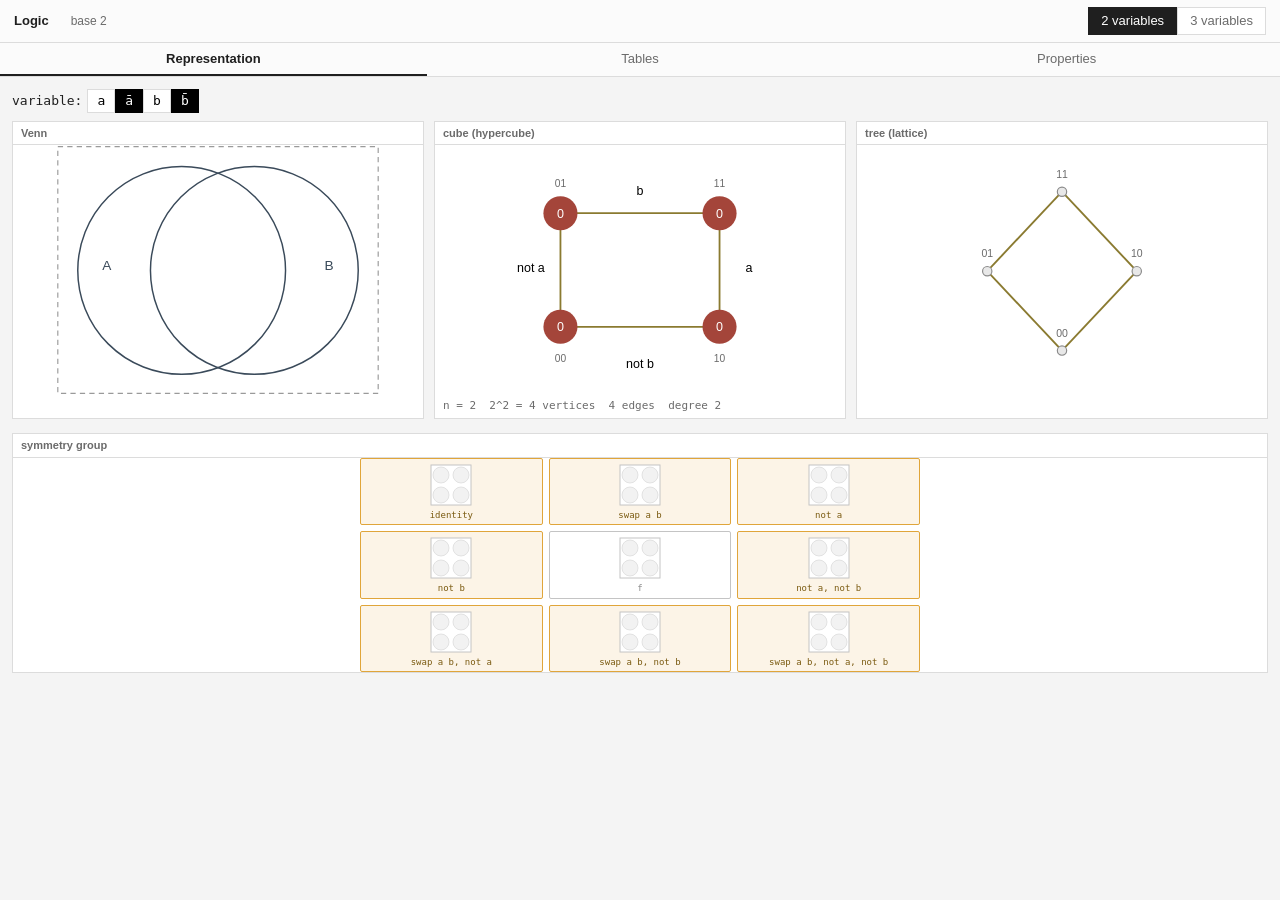
==== commit b9a52ce0: "feat(studio): symmetry group drawn as a 3x3 grid of the function under each symmetry" ====
--- a/studio.html
+++ b/studio.html
@@ -69,12 +69,23 @@
 .rbit{font:10px monospace;fill:#8a8a8a;text-anchor:middle}
 .rlab{font:9px monospace;fill:#6b6b6b;text-anchor:middle}
 .ring .node,.ring .rnode{cursor:pointer}
+.symgrid{display:grid;grid-template-columns:repeat(3,1fr);gap:6px;
+max-width:560px;margin:auto}
+.scell{display:flex;flex-direction:column;align-items:center;gap:2px;
+padding:3px;border:1px solid transparent;border-radius:2px}
+.scell span{font:9px/1.25 monospace;color:#8a8a8a;text-align:center}
+.scell.fixed{border-color:#e0a53a;background:rgba(224,165,58,.12)}
+.scell.fixed span{color:#7a5a10}
+.scell.centre{border-color:#c4c4c4}
+.msq{width:46px;height:46px;display:block}
 .symbox{display:flex;align-items:flex-start;gap:14px;padding:8px 2px}
 .symnum{font:26px/1 monospace;color:#e0a53a;min-width:34px}
 .symlabs{font:10px/1.7 monospace;color:#4a4a4a}
 .psq{width:46px;height:46px;display:block;margin:auto}
 .psqbox{fill:#fff;stroke:#c4c4c4;stroke-width:1}
-.pball{fill:#e0a53a;stroke:#8a6a20;stroke-width:.8}
+.pball{stroke:#8a6a20;stroke-width:.8}
+.pball.on{fill:#e0a53a}
+.pball.off{fill:#f2f2f2;stroke:#dcdcdc}
 .pcom{fill:#c0392b}
 .fn{display:block;font-size:9px;color:#6b6b6b;margin-top:1px}
 .uv{fill:none;stroke:#9a9a9a;stroke-width:1.1;stroke-dasharray:5 4}
@@ -118,9 +129,9 @@
 <div class="vbar"><span>variable:</span>
 <span id="vbar2"><button class="vb" data-k="0" data-lit="1">a</button><button class="vb negb" data-k="0" data-lit="0">ā</button><button class="vb" data-k="1" data-lit="1">b</button><button class="vb negb" data-k="1" data-lit="0">b̄</button></span><span id="vbar3" class="hidden"><button class="vb" data-k="0" data-lit="1">a</button><button class="vb negb" data-k="0" data-lit="0">ā</button><button class="vb" data-k="1" data-lit="1">b</button><button class="vb negb" data-k="1" data-lit="0">b̄</button><button class="vb" data-k="2" data-lit="1">c</button><button class="vb negb" data-k="2" data-lit="0">c̄</button></span></div>
 <div id="pan2" class="panels"><div class="panel"><h3>Venn</h3><svg viewBox='0 0 308 238' class='diag venn' data-geo='{"w": 308, "h": 238, "c": [[119.38461538461539, 119.38461538461542, 98.9010989010989], [188.6153846153846, 119.38461538461542, 98.9010989010989]]}'><defs><clipPath id="v2c0" clipPathUnits="userSpaceOnUse"><path d="M20.48,119.38 a98.90,98.90 0 1,0 197.80,0 a98.90,98.90 0 1,0 -197.80,0 Z"/></clipPath><clipPath id="v2n0" clipPathUnits="userSpaceOnUse"><path clip-rule="evenodd" d="M0,0 H308 V238 H0 Z M20.48,119.38 a98.90,98.90 0 1,0 197.80,0 a98.90,98.90 0 1,0 -197.80,0 Z"/></clipPath><clipPath id="v2c1" clipPathUnits="userSpaceOnUse"><path d="M89.71,119.38 a98.90,98.90 0 1,0 197.80,0 a98.90,98.90 0 1,0 -197.80,0 Z"/></clipPath><clipPath id="v2n1" clipPathUnits="userSpaceOnUse"><path clip-rule="evenodd" d="M0,0 H308 V238 H0 Z M89.71,119.38 a98.90,98.90 0 1,0 197.80,0 a98.90,98.90 0 1,0 -197.80,0 Z"/></clipPath></defs><g class="atom" data-m="0"><g clip-path="url(#v2n0)"><g clip-path="url(#v2n1)"><rect class="af" x="0" y="0" width="308" height="238"/></g></g></g><g class="atom" data-m="1"><g clip-path="url(#v2c0)"><g clip-path="url(#v2n1)"><rect class="af" x="0" y="0" width="308" height="238"/></g></g></g><g class="atom" data-m="2"><g clip-path="url(#v2n0)"><g clip-path="url(#v2c1)"><rect class="af" x="0" y="0" width="308" height="238"/></g></g></g><g class="atom" data-m="3"><g clip-path="url(#v2c0)"><g clip-path="url(#v2c1)"><rect class="af" x="0" y="0" width="308" height="238"/></g></g></g><rect class="uv" x="1.5" y="1.5" width="305" height="235"/><circle cx="119.4" cy="119.4" r="98.9" class="vc"/><circle cx="188.6" cy="119.4" r="98.9" class="vc"/><text x="48.2" y="119.4" class="vl">A</text><text x="259.8" y="119.4" class="vl">B</text></svg></div><div class="panel"><h3>cube (hypercube)</h3><svg viewBox="0 0 260 220" class="diag cube"><line x1="60" y1="160" x2="60" y2="60" class="ce"/><line x1="60" y1="160" x2="200" y2="160" class="ce"/><line x1="60" y1="60" x2="200" y2="60" class="ce"/><line x1="200" y1="160" x2="200" y2="60" class="ce"/><text x="130" y="44" class="fl">b</text><text x="130" y="196" class="fl">not b</text><text x="34" y="112" class="fl">not a</text><text x="226" y="112" class="fl">a</text><g class="node" data-i="0"><circle cx="60" cy="160" r="19" class="ring"/><circle cx="60" cy="160" r="15" class="cv0"/><text x="60" y="164" class="cvt">0</text><text x="60" y="191" class="cbl">00</text></g><g class="node" data-i="1"><circle cx="60" cy="60" r="19" class="ring"/><circle cx="60" cy="60" r="15" class="cv0"/><text x="60" y="64" class="cvt">0</text><text x="60" y="37" class="cbl">01</text></g><g class="node" data-i="2"><circle cx="200" cy="160" r="19" class="ring"/><circle cx="200" cy="160" r="15" class="cv0"/><text x="200" y="164" class="cvt">0</text><text x="200" y="191" class="cbl">10</text></g><g class="node" data-i="3"><circle cx="200" cy="60" r="19" class="ring"/><circle cx="200" cy="60" r="15" class="cv0"/><text x="200" y="64" class="cvt">0</text><text x="200" y="37" class="cbl">11</text></g></svg><div class="facts">n = 2&nbsp;&nbsp;2^2 = 4 vertices&nbsp;&nbsp;4 edges&nbsp;&nbsp;degree 2</div></div><div class="panel"><h3>tree (lattice)</h3><svg viewBox="0 0 260 214" class="diag tree"><line x1="130" y1="40" x2="66" y2="108" class="ce"/><line x1="130" y1="40" x2="194" y2="108" class="ce"/><line x1="66" y1="108" x2="130" y2="176" class="ce"/><line x1="194" y1="108" x2="130" y2="176" class="ce"/><g class="node" data-i="3"><circle cx="130" cy="40" r="9" class="ring"/><circle cx="130" cy="40" r="4" class="tn"/><text x="130" y="28" class="cbl">11</text></g><g class="node" data-i="1"><circle cx="66" cy="108" r="9" class="ring"/><circle cx="66" cy="108" r="4" class="tn"/><text x="66" y="96" class="cbl">01</text></g><g class="node" data-i="2"><circle cx="194" cy="108" r="9" class="ring"/><circle cx="194" cy="108" r="4" class="tn"/><text x="194" y="96" class="cbl">10</text></g><g class="node" data-i="0"><circle cx="130" cy="176" r="9" class="ring"/><circle cx="130" cy="176" r="4" class="tn"/><text x="130" y="164" class="cbl">00</text></g></svg></div></div>
-<div id="pan2b" class="panels2"><div class="panel"><h3>symmetry group</h3><div class="symbox"><div class="symnum">8</div><div class="symlabs">identity<br>not b<br>not a<br>not a, not b<br>swap a b<br>swap a b, not b<br>swap a b, not a<br>swap a b, not a, not b</div></div></div></div>
+<div id="pan2b" class="panels2"><div class="panel"><h3>symmetry group</h3><div class="symgrid" data-f="0"><div class="scell fixed" data-sw="0" data-na="0" data-nb="0"><svg viewBox="0 0 46 46" class="msq"><rect x="3.0" y="3.0" width="40.0" height="40.0" class="psqbox"/><circle cx="13.0" cy="33.0" r="8.0" data-m="0" class="pball off"/><circle cx="13.0" cy="13.0" r="8.0" data-m="1" class="pball off"/><circle cx="33.0" cy="13.0" r="8.0" data-m="3" class="pball off"/><circle cx="33.0" cy="33.0" r="8.0" data-m="2" class="pball off"/></svg><span>identity</span></div><div class="scell fixed" data-sw="1" data-na="0" data-nb="0"><svg viewBox="0 0 46 46" class="msq"><rect x="3.0" y="3.0" width="40.0" height="40.0" class="psqbox"/><circle cx="13.0" cy="33.0" r="8.0" data-m="0" class="pball off"/><circle cx="13.0" cy="13.0" r="8.0" data-m="1" class="pball off"/><circle cx="33.0" cy="13.0" r="8.0" data-m="3" class="pball off"/><circle cx="33.0" cy="33.0" r="8.0" data-m="2" class="pball off"/></svg><span>swap a b</span></div><div class="scell fixed" data-sw="0" data-na="1" data-nb="0"><svg viewBox="0 0 46 46" class="msq"><rect x="3.0" y="3.0" width="40.0" height="40.0" class="psqbox"/><circle cx="13.0" cy="33.0" r="8.0" data-m="0" class="pball off"/><circle cx="13.0" cy="13.0" r="8.0" data-m="1" class="pball off"/><circle cx="33.0" cy="13.0" r="8.0" data-m="3" class="pball off"/><circle cx="33.0" cy="33.0" r="8.0" data-m="2" class="pball off"/></svg><span>not a</span></div><div class="scell fixed" data-sw="0" data-na="0" data-nb="1"><svg viewBox="0 0 46 46" class="msq"><rect x="3.0" y="3.0" width="40.0" height="40.0" class="psqbox"/><circle cx="13.0" cy="33.0" r="8.0" data-m="0" class="pball off"/><circle cx="13.0" cy="13.0" r="8.0" data-m="1" class="pball off"/><circle cx="33.0" cy="13.0" r="8.0" data-m="3" class="pball off"/><circle cx="33.0" cy="33.0" r="8.0" data-m="2" class="pball off"/></svg><span>not b</span></div><div class="scell centre"><svg viewBox="0 0 46 46" class="msq"><rect x="3.0" y="3.0" width="40.0" height="40.0" class="psqbox"/><circle cx="13.0" cy="33.0" r="8.0" data-m="0" class="pball off"/><circle cx="13.0" cy="13.0" r="8.0" data-m="1" class="pball off"/><circle cx="33.0" cy="13.0" r="8.0" data-m="3" class="pball off"/><circle cx="33.0" cy="33.0" r="8.0" data-m="2" class="pball off"/></svg><span>f</span></div><div class="scell fixed" data-sw="0" data-na="1" data-nb="1"><svg viewBox="0 0 46 46" class="msq"><rect x="3.0" y="3.0" width="40.0" height="40.0" class="psqbox"/><circle cx="13.0" cy="33.0" r="8.0" data-m="0" class="pball off"/><circle cx="13.0" cy="13.0" r="8.0" data-m="1" class="pball off"/><circle cx="33.0" cy="13.0" r="8.0" data-m="3" class="pball off"/><circle cx="33.0" cy="33.0" r="8.0" data-m="2" class="pball off"/></svg><span>not a, not b</span></div><div class="scell fixed" data-sw="1" data-na="1" data-nb="0"><svg viewBox="0 0 46 46" class="msq"><rect x="3.0" y="3.0" width="40.0" height="40.0" class="psqbox"/><circle cx="13.0" cy="33.0" r="8.0" data-m="0" class="pball off"/><circle cx="13.0" cy="13.0" r="8.0" data-m="1" class="pball off"/><circle cx="33.0" cy="13.0" r="8.0" data-m="3" class="pball off"/><circle cx="33.0" cy="33.0" r="8.0" data-m="2" class="pball off"/></svg><span>swap a b, not a</span></div><div class="scell fixed" data-sw="1" data-na="0" data-nb="1"><svg viewBox="0 0 46 46" class="msq"><rect x="3.0" y="3.0" width="40.0" height="40.0" class="psqbox"/><circle cx="13.0" cy="33.0" r="8.0" data-m="0" class="pball off"/><circle cx="13.0" cy="13.0" r="8.0" data-m="1" class="pball off"/><circle cx="33.0" cy="13.0" r="8.0" data-m="3" class="pball off"/><circle cx="33.0" cy="33.0" r="8.0" data-m="2" class="pball off"/></svg><span>swap a b, not b</span></div><div class="scell fixed" data-sw="1" data-na="1" data-nb="1"><svg viewBox="0 0 46 46" class="msq"><rect x="3.0" y="3.0" width="40.0" height="40.0" class="psqbox"/><circle cx="13.0" cy="33.0" r="8.0" data-m="0" class="pball off"/><circle cx="13.0" cy="13.0" r="8.0" data-m="1" class="pball off"/><circle cx="33.0" cy="13.0" r="8.0" data-m="3" class="pball off"/><circle cx="33.0" cy="33.0" r="8.0" data-m="2" class="pball off"/></svg><span>swap a b, not a, not b</span></div></div></div></div>
 <div id="pan3" class="panels hidden"><div class="panel"><h3>Venn</h3><svg viewBox='0 0 308 296' class='diag venn' data-geo='{"w": 308, "h": 296, "c": [[154.0, 111.45776000203983, 92.10665143031986], [111.45776000203983, 185.14308114629574, 92.10665143031986], [196.54223999796014, 185.14308114629574, 92.10665143031986]]}'><defs><clipPath id="v3c0" clipPathUnits="userSpaceOnUse"><path d="M61.89,111.46 a92.11,92.11 0 1,0 184.21,0 a92.11,92.11 0 1,0 -184.21,0 Z"/></clipPath><clipPath id="v3n0" clipPathUnits="userSpaceOnUse"><path clip-rule="evenodd" d="M0,0 H308 V296 H0 Z M61.89,111.46 a92.11,92.11 0 1,0 184.21,0 a92.11,92.11 0 1,0 -184.21,0 Z"/></clipPath><clipPath id="v3c1" clipPathUnits="userSpaceOnUse"><path d="M19.35,185.14 a92.11,92.11 0 1,0 184.21,0 a92.11,92.11 0 1,0 -184.21,0 Z"/></clipPath><clipPath id="v3n1" clipPathUnits="userSpaceOnUse"><path clip-rule="evenodd" d="M0,0 H308 V296 H0 Z M19.35,185.14 a92.11,92.11 0 1,0 184.21,0 a92.11,92.11 0 1,0 -184.21,0 Z"/></clipPath><clipPath id="v3c2" clipPathUnits="userSpaceOnUse"><path d="M104.44,185.14 a92.11,92.11 0 1,0 184.21,0 a92.11,92.11 0 1,0 -184.21,0 Z"/></clipPath><clipPath id="v3n2" clipPathUnits="userSpaceOnUse"><path clip-rule="evenodd" d="M0,0 H308 V296 H0 Z M104.44,185.14 a92.11,92.11 0 1,0 184.21,0 a92.11,92.11 0 1,0 -184.21,0 Z"/></clipPath></defs><g class="atom" data-m="0"><g clip-path="url(#v3n0)"><g clip-path="url(#v3n1)"><g clip-path="url(#v3n2)"><rect class="af" x="0" y="0" width="308" height="296"/></g></g></g></g><g class="atom" data-m="1"><g clip-path="url(#v3c0)"><g clip-path="url(#v3n1)"><g clip-path="url(#v3n2)"><rect class="af" x="0" y="0" width="308" height="296"/></g></g></g></g><g class="atom" data-m="2"><g clip-path="url(#v3n0)"><g clip-path="url(#v3c1)"><g clip-path="url(#v3n2)"><rect class="af" x="0" y="0" width="308" height="296"/></g></g></g></g><g class="atom" data-m="3"><g clip-path="url(#v3c0)"><g clip-path="url(#v3c1)"><g clip-path="url(#v3n2)"><rect class="af" x="0" y="0" width="308" height="296"/></g></g></g></g><g class="atom" data-m="4"><g clip-path="url(#v3n0)"><g clip-path="url(#v3n1)"><g clip-path="url(#v3c2)"><rect class="af" x="0" y="0" width="308" height="296"/></g></g></g></g><g class="atom" data-m="5"><g clip-path="url(#v3c0)"><g clip-path="url(#v3n1)"><g clip-path="url(#v3c2)"><rect class="af" x="0" y="0" width="308" height="296"/></g></g></g></g><g class="atom" data-m="6"><g clip-path="url(#v3n0)"><g clip-path="url(#v3c1)"><g clip-path="url(#v3c2)"><rect class="af" x="0" y="0" width="308" height="296"/></g></g></g></g><g class="atom" data-m="7"><g clip-path="url(#v3c0)"><g clip-path="url(#v3c1)"><g clip-path="url(#v3c2)"><rect class="af" x="0" y="0" width="308" height="296"/></g></g></g></g><rect class="uv" x="1.5" y="1.5" width="305" height="293"/><circle cx="154.0" cy="111.5" r="92.1" class="vc"/><circle cx="111.5" cy="185.1" r="92.1" class="vc"/><circle cx="196.5" cy="185.1" r="92.1" class="vc"/><text x="154.0" y="45.1" class="vl">A</text><text x="54.0" y="218.3" class="vl">B</text><text x="254.0" y="218.3" class="vl">C</text></svg></div><div class="panel"><h3>cube (hypercube)</h3><svg viewBox="0 0 290 240" class="diag cube"><line x1="60" y1="178" x2="60" y2="92" class="ce"/><line x1="60" y1="178" x2="172" y2="178" class="ce"/><line x1="60" y1="92" x2="172" y2="92" class="ce"/><line x1="172" y1="178" x2="172" y2="92" class="ce"/><line x1="104" y1="146" x2="104" y2="60" class="ce"/><line x1="104" y1="146" x2="216" y2="146" class="ce"/><line x1="104" y1="60" x2="216" y2="60" class="ce"/><line x1="216" y1="146" x2="216" y2="60" class="ce"/><line x1="60" y1="178" x2="104" y2="146" class="ce"/><line x1="60" y1="92" x2="104" y2="60" class="ce"/><line x1="172" y1="178" x2="216" y2="146" class="ce"/><line x1="172" y1="92" x2="216" y2="60" class="ce"/><text x="262" y="118" class="fl">b</text><text x="22" y="118" class="fl">not b</text><text x="96" y="118" class="fl">a</text><text x="150" y="200" class="fl">not a</text><text x="150" y="92" class="fl">c</text><text x="150" y="140" class="fl">not c</text><g class="node" data-i="0"><circle cx="60" cy="178" r="13" class="ring"/><circle cx="60" cy="178" r="9" class="cv0"/><text x="60" y="182" class="cvt">0</text><text x="60" y="203" class="cbl">000</text></g><g class="node" data-i="1"><circle cx="60" cy="92" r="13" class="ring"/><circle cx="60" cy="92" r="9" class="cv0"/><text x="60" y="96" class="cvt">0</text><text x="60" y="75" class="cbl">001</text></g><g class="node" data-i="2"><circle cx="172" cy="178" r="13" class="ring"/><circle cx="172" cy="178" r="9" class="cv0"/><text x="172" y="182" class="cvt">0</text><text x="172" y="203" class="cbl">010</text></g><g class="node" data-i="3"><circle cx="172" cy="92" r="13" class="ring"/><circle cx="172" cy="92" r="9" class="cv0"/><text x="172" y="96" class="cvt">0</text><text x="172" y="75" class="cbl">011</text></g><g class="node" data-i="4"><circle cx="104" cy="146" r="13" class="ring"/><circle cx="104" cy="146" r="9" class="cv0"/><text x="104" y="150" class="cvt">0</text><text x="104" y="171" class="cbl">100</text></g><g class="node" data-i="5"><circle cx="104" cy="60" r="13" class="ring"/><circle cx="104" cy="60" r="9" class="cv0"/><text x="104" y="64" class="cvt">0</text><text x="104" y="43" class="cbl">101</text></g><g class="node" data-i="6"><circle cx="216" cy="146" r="13" class="ring"/><circle cx="216" cy="146" r="9" class="cv0"/><text x="216" y="150" class="cvt">0</text><text x="216" y="171" class="cbl">110</text></g><g class="node" data-i="7"><circle cx="216" cy="60" r="13" class="ring"/><circle cx="216" cy="60" r="9" class="cv0"/><text x="216" y="64" class="cvt">0</text><text x="216" y="43" class="cbl">111</text></g></svg><div class="facts">n = 3&nbsp;&nbsp;2^3 = 8 vertices&nbsp;&nbsp;12 edges&nbsp;&nbsp;degree 3</div></div><div class="panel"><h3>tree (lattice)</h3><svg viewBox="0 0 300 250" class="diag tree"><line x1="150" y1="34" x2="75" y2="96" class="ce"/><line x1="150" y1="34" x2="150" y2="96" class="ce"/><line x1="150" y1="34" x2="225" y2="96" class="ce"/><line x1="75" y1="96" x2="75" y2="158" class="ce"/><line x1="75" y1="96" x2="150" y2="158" class="ce"/><line x1="150" y1="96" x2="75" y2="158" class="ce"/><line x1="150" y1="96" x2="225" y2="158" class="ce"/><line x1="225" y1="96" x2="150" y2="158" class="ce"/><line x1="225" y1="96" x2="225" y2="158" class="ce"/><line x1="75" y1="158" x2="150" y2="216" class="ce"/><line x1="150" y1="158" x2="150" y2="216" class="ce"/><line x1="225" y1="158" x2="150" y2="216" class="ce"/><g class="node" data-i="7"><circle cx="150" cy="34" r="9" class="ring"/><circle cx="150" cy="34" r="4" class="tn"/><text x="150" y="22" class="cbl">111</text></g><g class="node" data-i="3"><circle cx="75" cy="96" r="9" class="ring"/><circle cx="75" cy="96" r="4" class="tn"/><text x="75" y="84" class="cbl">011</text></g><g class="node" data-i="5"><circle cx="150" cy="96" r="9" class="ring"/><circle cx="150" cy="96" r="4" class="tn"/><text x="150" y="84" class="cbl">101</text></g><g class="node" data-i="6"><circle cx="225" cy="96" r="9" class="ring"/><circle cx="225" cy="96" r="4" class="tn"/><text x="225" y="84" class="cbl">110</text></g><g class="node" data-i="1"><circle cx="75" cy="158" r="9" class="ring"/><circle cx="75" cy="158" r="4" class="tn"/><text x="75" y="146" class="cbl">001</text></g><g class="node" data-i="2"><circle cx="150" cy="158" r="9" class="ring"/><circle cx="150" cy="158" r="4" class="tn"/><text x="150" y="146" class="cbl">010</text></g><g class="node" data-i="4"><circle cx="225" cy="158" r="9" class="ring"/><circle cx="225" cy="158" r="4" class="tn"/><text x="225" y="146" class="cbl">100</text></g><g class="node" data-i="0"><circle cx="150" cy="216" r="9" class="ring"/><circle cx="150" cy="216" r="4" class="tn"/><text x="150" y="204" class="cbl">000</text></g></svg></div></div>
-<div id="pan3b" class="panels2 hidden"><div class="panel"><h3>symmetry group</h3><div class="symbox"><div class="symnum">8</div><div class="symlabs">identity<br>not b<br>not a<br>not a, not b<br>swap a b<br>swap a b, not b<br>swap a b, not a<br>swap a b, not a, not b</div></div></div></div>
+<div id="pan3b" class="panels2 hidden"><div class="panel"><h3>symmetry group</h3><div class="symgrid" data-f="0"><div class="scell fixed" data-sw="0" data-na="0" data-nb="0"><svg viewBox="0 0 46 46" class="msq"><rect x="3.0" y="3.0" width="40.0" height="40.0" class="psqbox"/><circle cx="13.0" cy="33.0" r="8.0" data-m="0" class="pball off"/><circle cx="13.0" cy="13.0" r="8.0" data-m="1" class="pball off"/><circle cx="33.0" cy="13.0" r="8.0" data-m="3" class="pball off"/><circle cx="33.0" cy="33.0" r="8.0" data-m="2" class="pball off"/></svg><span>identity</span></div><div class="scell fixed" data-sw="1" data-na="0" data-nb="0"><svg viewBox="0 0 46 46" class="msq"><rect x="3.0" y="3.0" width="40.0" height="40.0" class="psqbox"/><circle cx="13.0" cy="33.0" r="8.0" data-m="0" class="pball off"/><circle cx="13.0" cy="13.0" r="8.0" data-m="1" class="pball off"/><circle cx="33.0" cy="13.0" r="8.0" data-m="3" class="pball off"/><circle cx="33.0" cy="33.0" r="8.0" data-m="2" class="pball off"/></svg><span>swap a b</span></div><div class="scell fixed" data-sw="0" data-na="1" data-nb="0"><svg viewBox="0 0 46 46" class="msq"><rect x="3.0" y="3.0" width="40.0" height="40.0" class="psqbox"/><circle cx="13.0" cy="33.0" r="8.0" data-m="0" class="pball off"/><circle cx="13.0" cy="13.0" r="8.0" data-m="1" class="pball off"/><circle cx="33.0" cy="13.0" r="8.0" data-m="3" class="pball off"/><circle cx="33.0" cy="33.0" r="8.0" data-m="2" class="pball off"/></svg><span>not a</span></div><div class="scell fixed" data-sw="0" data-na="0" data-nb="1"><svg viewBox="0 0 46 46" class="msq"><rect x="3.0" y="3.0" width="40.0" height="40.0" class="psqbox"/><circle cx="13.0" cy="33.0" r="8.0" data-m="0" class="pball off"/><circle cx="13.0" cy="13.0" r="8.0" data-m="1" class="pball off"/><circle cx="33.0" cy="13.0" r="8.0" data-m="3" class="pball off"/><circle cx="33.0" cy="33.0" r="8.0" data-m="2" class="pball off"/></svg><span>not b</span></div><div class="scell centre"><svg viewBox="0 0 46 46" class="msq"><rect x="3.0" y="3.0" width="40.0" height="40.0" class="psqbox"/><circle cx="13.0" cy="33.0" r="8.0" data-m="0" class="pball off"/><circle cx="13.0" cy="13.0" r="8.0" data-m="1" class="pball off"/><circle cx="33.0" cy="13.0" r="8.0" data-m="3" class="pball off"/><circle cx="33.0" cy="33.0" r="8.0" data-m="2" class="pball off"/></svg><span>f</span></div><div class="scell fixed" data-sw="0" data-na="1" data-nb="1"><svg viewBox="0 0 46 46" class="msq"><rect x="3.0" y="3.0" width="40.0" height="40.0" class="psqbox"/><circle cx="13.0" cy="33.0" r="8.0" data-m="0" class="pball off"/><circle cx="13.0" cy="13.0" r="8.0" data-m="1" class="pball off"/><circle cx="33.0" cy="13.0" r="8.0" data-m="3" class="pball off"/><circle cx="33.0" cy="33.0" r="8.0" data-m="2" class="pball off"/></svg><span>not a, not b</span></div><div class="scell fixed" data-sw="1" data-na="1" data-nb="0"><svg viewBox="0 0 46 46" class="msq"><rect x="3.0" y="3.0" width="40.0" height="40.0" class="psqbox"/><circle cx="13.0" cy="33.0" r="8.0" data-m="0" class="pball off"/><circle cx="13.0" cy="13.0" r="8.0" data-m="1" class="pball off"/><circle cx="33.0" cy="13.0" r="8.0" data-m="3" class="pball off"/><circle cx="33.0" cy="33.0" r="8.0" data-m="2" class="pball off"/></svg><span>swap a b, not a</span></div><div class="scell fixed" data-sw="1" data-na="0" data-nb="1"><svg viewBox="0 0 46 46" class="msq"><rect x="3.0" y="3.0" width="40.0" height="40.0" class="psqbox"/><circle cx="13.0" cy="33.0" r="8.0" data-m="0" class="pball off"/><circle cx="13.0" cy="13.0" r="8.0" data-m="1" class="pball off"/><circle cx="33.0" cy="13.0" r="8.0" data-m="3" class="pball off"/><circle cx="33.0" cy="33.0" r="8.0" data-m="2" class="pball off"/></svg><span>swap a b, not b</span></div><div class="scell fixed" data-sw="1" data-na="1" data-nb="1"><svg viewBox="0 0 46 46" class="msq"><rect x="3.0" y="3.0" width="40.0" height="40.0" class="psqbox"/><circle cx="13.0" cy="33.0" r="8.0" data-m="0" class="pball off"/><circle cx="13.0" cy="13.0" r="8.0" data-m="1" class="pball off"/><circle cx="33.0" cy="13.0" r="8.0" data-m="3" class="pball off"/><circle cx="33.0" cy="33.0" r="8.0" data-m="2" class="pball off"/></svg><span>swap a b, not a, not b</span></div></div></div></div>
 </div>
 
 <div class="page wrap hidden" id="p-tables">
@@ -288,13 +299,29 @@
 }
 function paintRing(){
   var vis=document.querySelector(N===3?'#pan3b':'#pan2b');
-  if(vis){var box=vis.querySelector('.symbox');if(box){
-    var h=symGroup();
-    if(h===null){box.querySelector('.symnum').textContent='—';
-      box.querySelector('.symlabs').textContent='(two variables only)';}
-    else{box.querySelector('.symnum').textContent=h.length;
-      box.querySelector('.symlabs').innerHTML=h.join('<br>');}
-  }}
+  if(!vis)return;
+  var grid=vis.querySelector('.symgrid');
+  if(!grid)return;
+  var f=curFunc(), two=(N===2);
+  var ctr=grid.querySelector('.scell.centre');
+  if(ctr){ctr.querySelectorAll('.pball').forEach(function(bb){
+    var m=+bb.dataset.m, on=!!((f>>m)&1);
+    bb.classList.toggle('on', on); bb.classList.toggle('off', !on);});}
+  grid.querySelectorAll('.scell[data-sw]').forEach(function(c){
+    if(!two){c.classList.remove('fixed');
+      c.querySelectorAll('.pball').forEach(function(b){b.classList.add('off');
+        b.classList.remove('on');});return;}
+    var sw=+c.dataset.sw, na=+c.dataset.na, nb=+c.dataset.nb, out=0;
+    for(var k=0;k<4;k++){
+      var a=(k>>1)&1,b=k&1,A=a^na,B=b^nb;
+      if(sw){var t=A;A=B;B=t;}
+      if((f>>((A<<1)|B))&1)out|=1<<k;
+    }
+    c.classList.toggle('fixed', out===f);
+    c.querySelectorAll('.pball').forEach(function(bb){
+      var m=+bb.dataset.m, on=!!((out>>m)&1);
+      bb.classList.toggle('on', on); bb.classList.toggle('off', !on);});
+  });
 }
 
 /* ---- functional completeness ---- */
